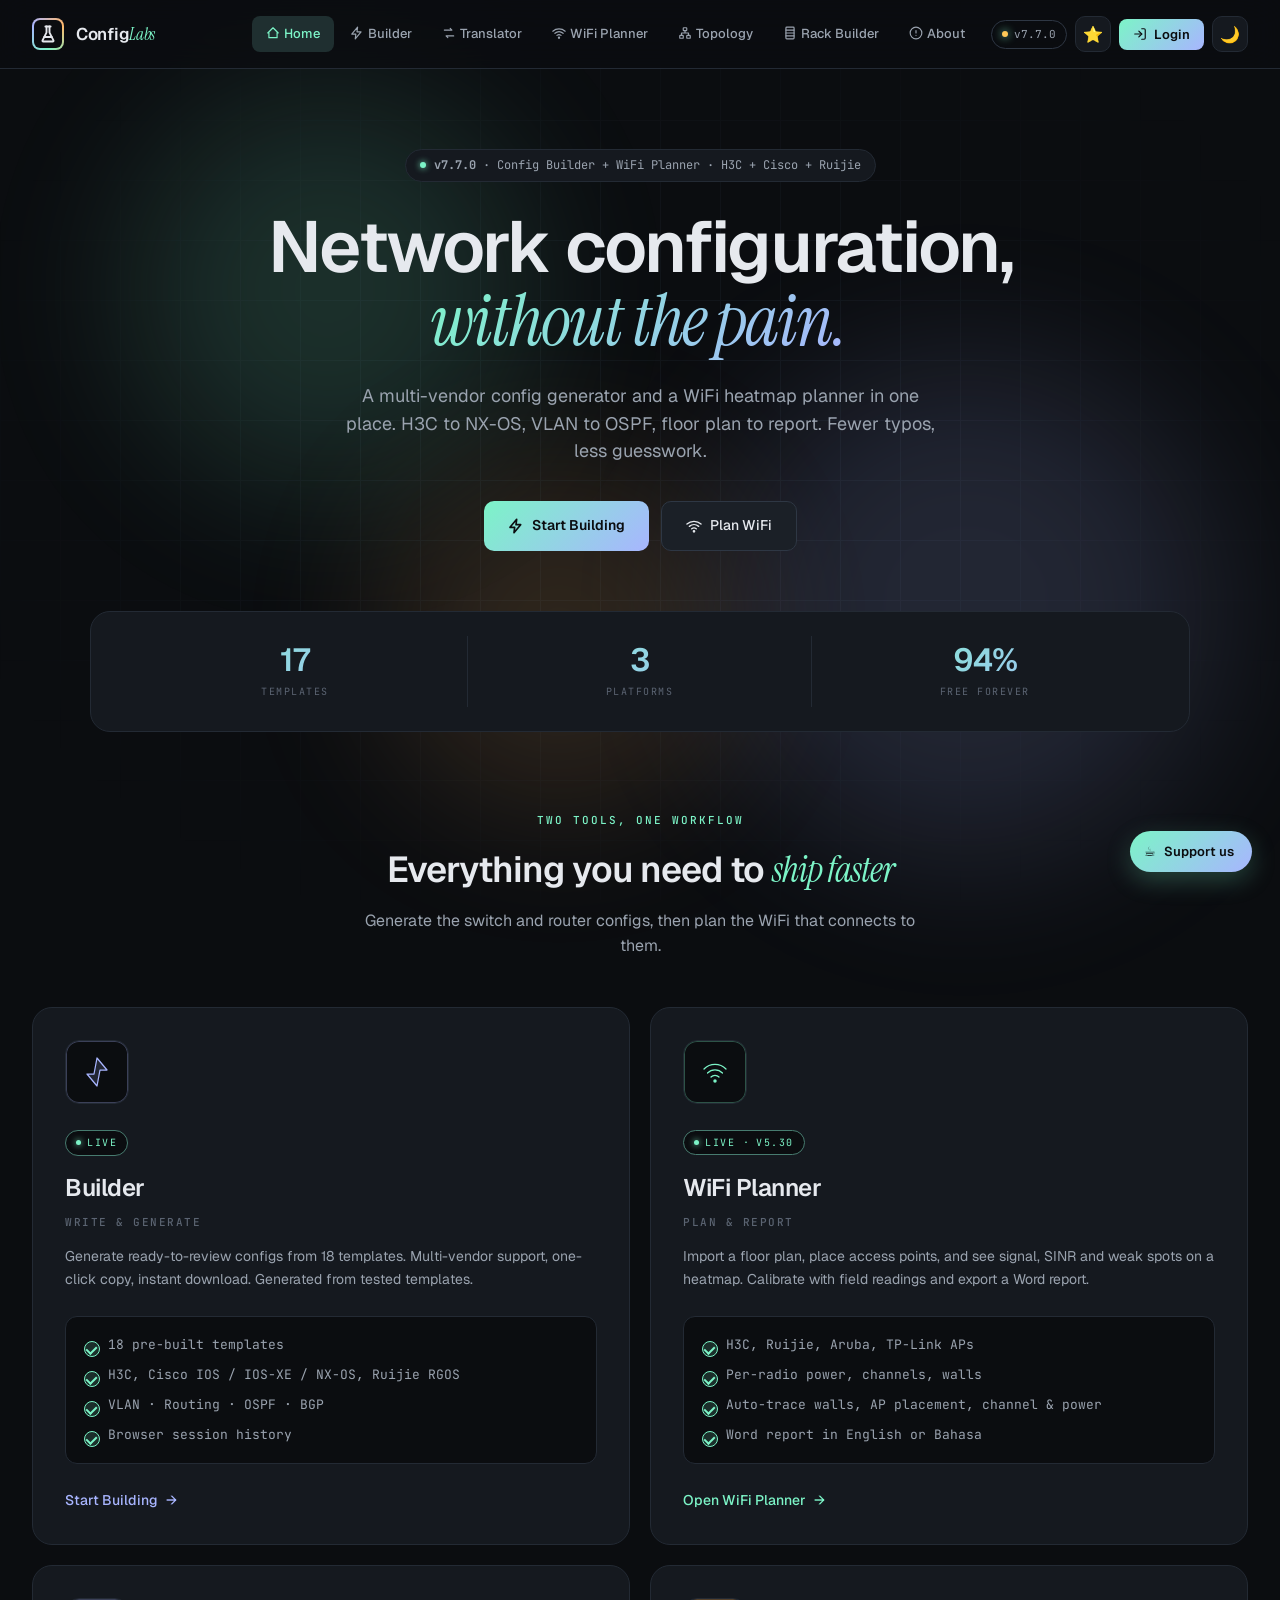
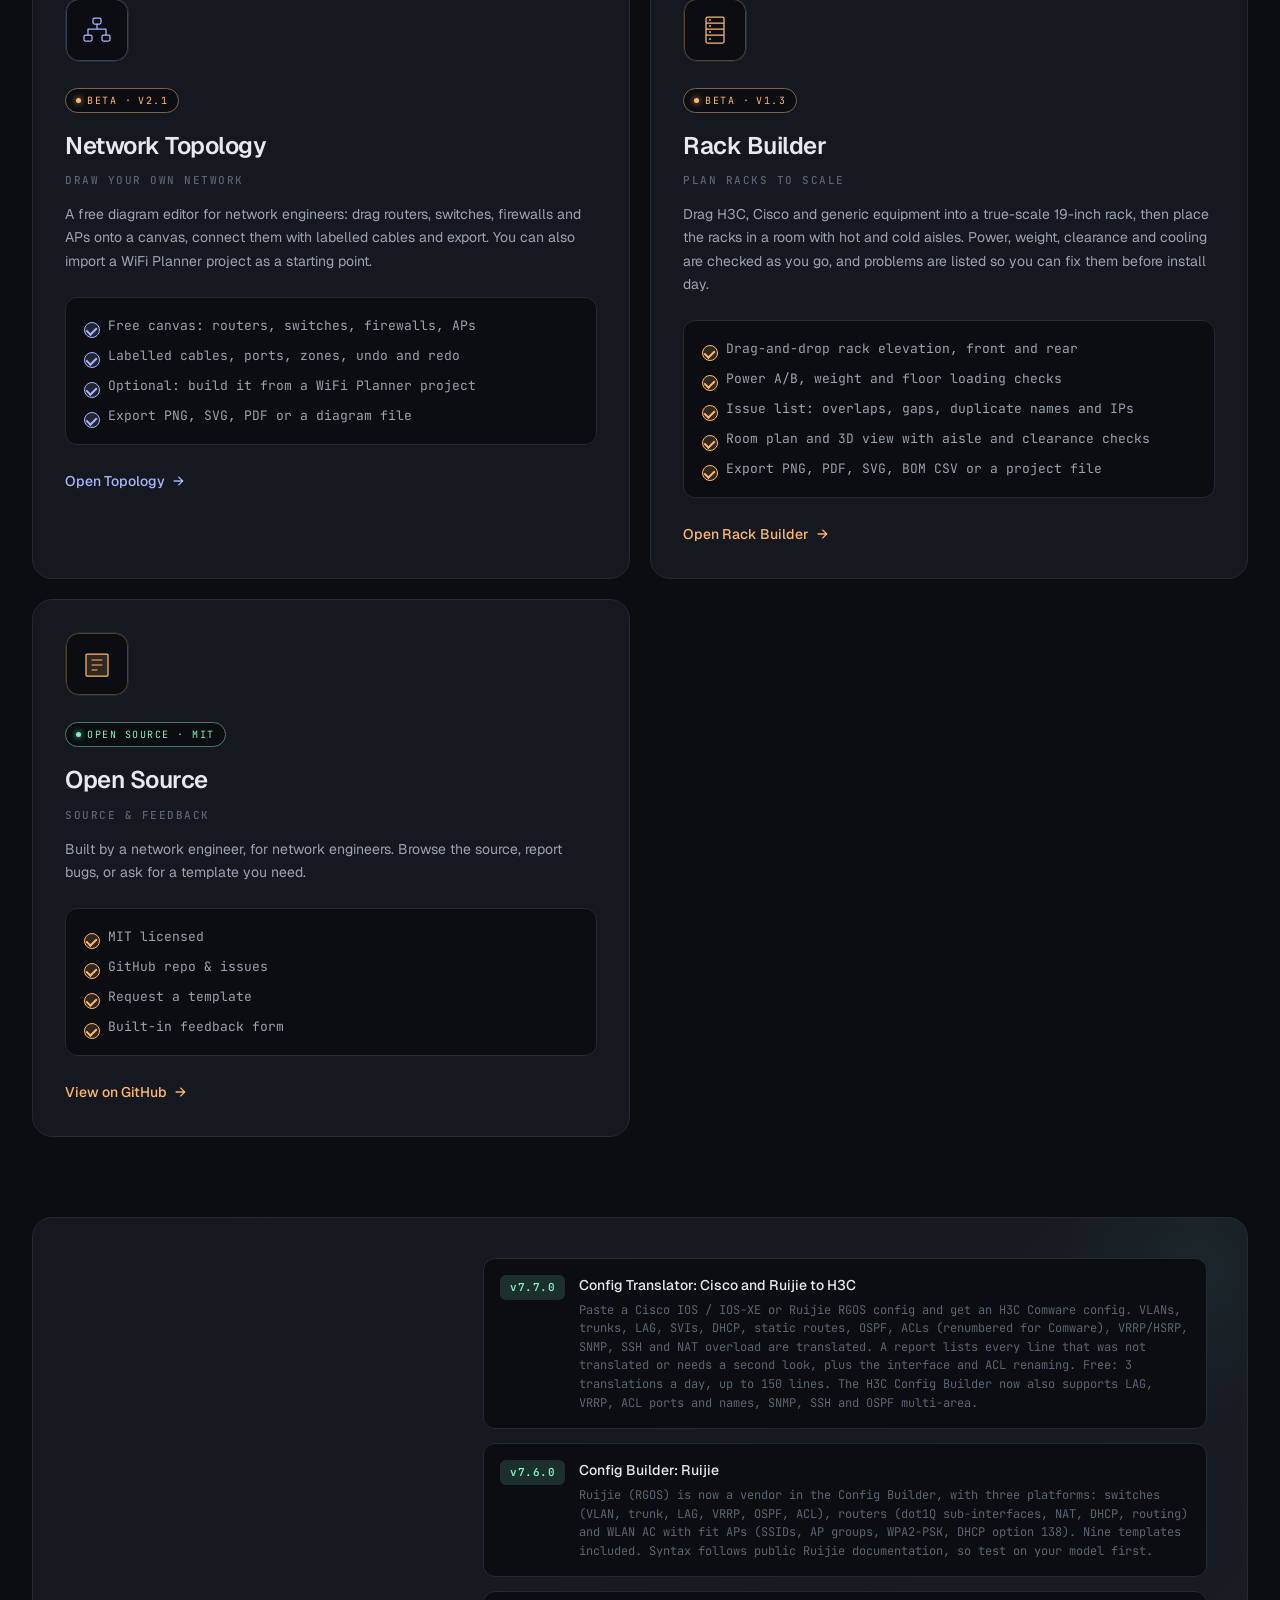
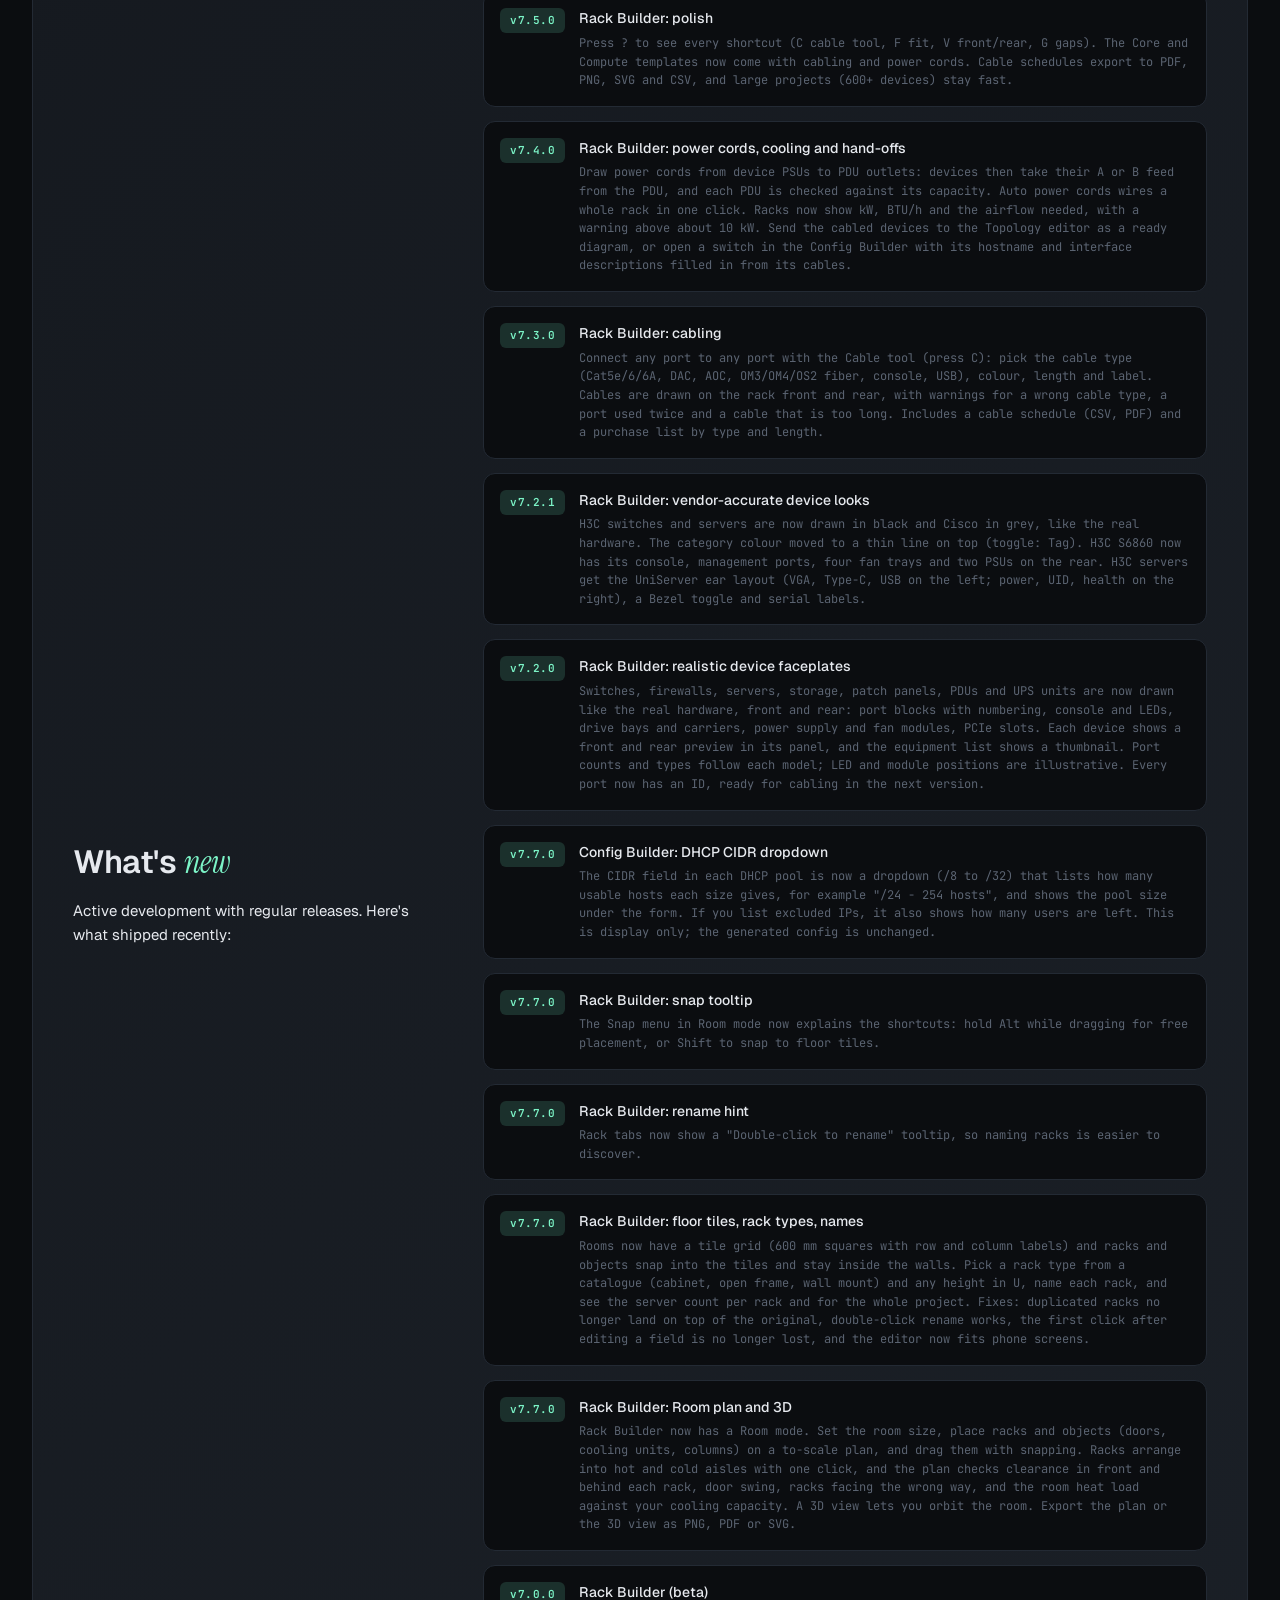
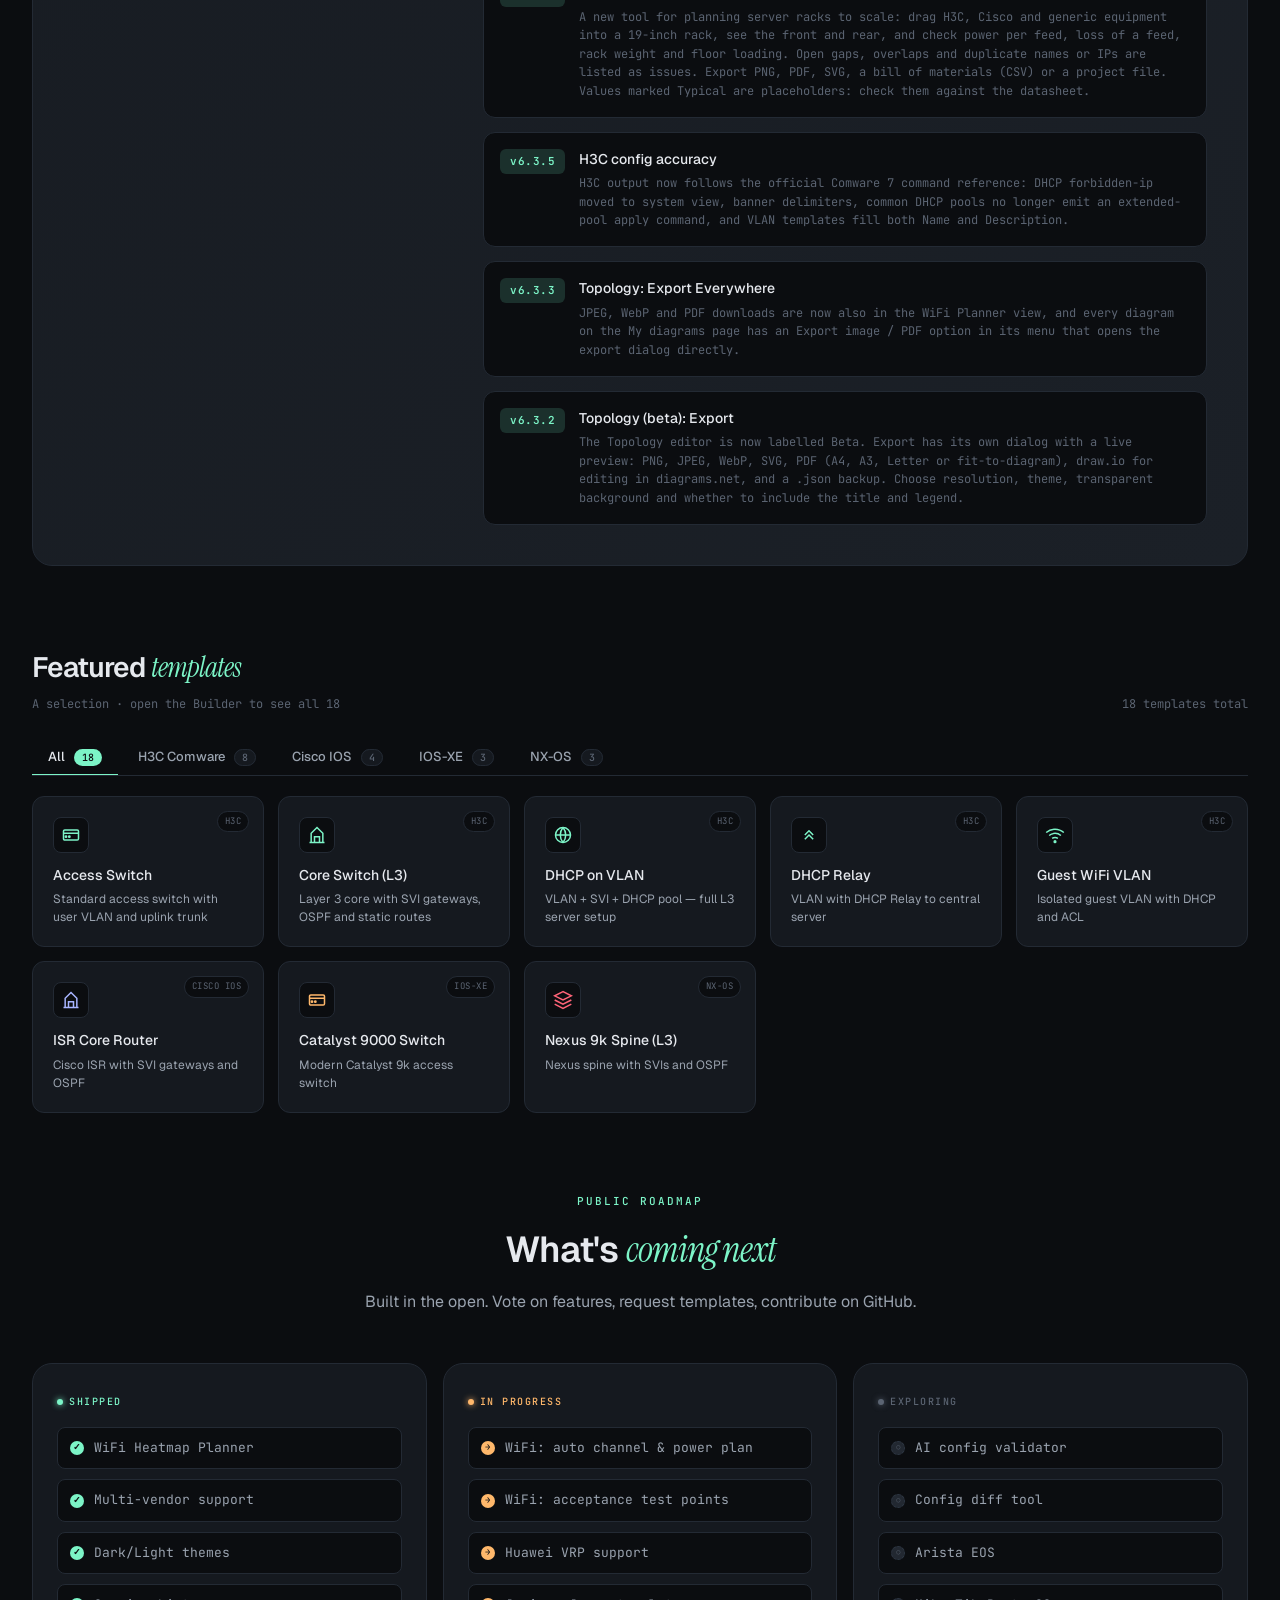
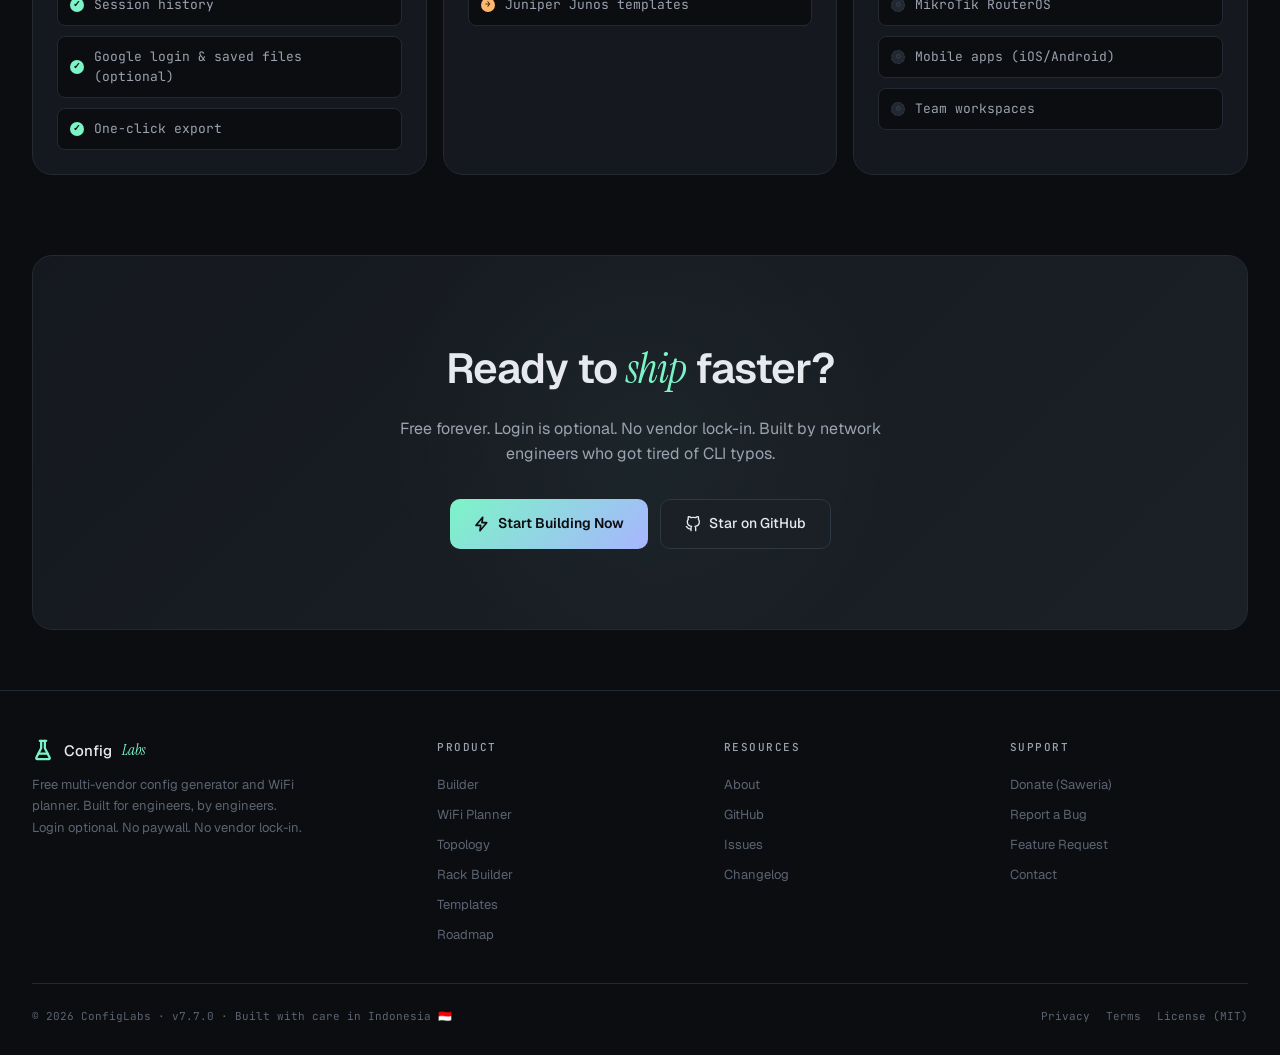
==== index.html @ 2a178cf5 "v7.7.0: Config Translator (Cisco/Ruijie to H3C), free limits, Pro waitlist Co-Authored-By: Claude Op" ====
<!DOCTYPE html>
<html lang="en" data-theme="dark">
<head>
<meta charset="UTF-8"/>
<meta name="viewport" content="width=device-width, initial-scale=1.0"/>
<title>ConfigLabs — Network Config Generator &amp; WiFi Planner</title>
<meta name="description" content="Free network config generator for H3C Comware, Cisco IOS, IOS-XE, NX-OS and Ruijie RGOS, plus a WiFi heatmap planner with Word reports. No login needed."/>
<meta name="keywords" content="H3C config generator, Cisco IOS config, NX-OS config, Comware CLI, VLAN generator, OSPF config, WiFi heatmap planner, WiFi site survey, H3C access point"/>
<meta name="author" content="ConfigLabs"/>
<meta property="og:title" content="ConfigLabs — Network Config Generator &amp; WiFi Planner"/>
<meta property="og:description" content="Generate H3C and Cisco configs in seconds, and plan WiFi coverage with heatmaps and ready-to-send reports. Free."/>
<meta property="og:type" content="website"/>
<link rel="canonical" href="https://configlabs.online/"/>
<meta property="og:url" content="https://configlabs.online/"/>
<meta name="theme-color" content="#0b0d10"/>
<link rel="icon" type="image/x-icon" href="/favicon.ico"/>
<link rel="icon" type="image/png" sizes="32x32" href="/favicon-32.png"/>
<link rel="icon" type="image/png" sizes="16x16" href="/favicon-16.png"/>
<link rel="apple-touch-icon" sizes="180x180" href="/apple-touch-icon.png"/>
<link rel="icon" type="image/png" sizes="192x192" href="/android-chrome-192x192.png"/>
<link rel="manifest" href="/site.webmanifest"/>
<meta property="og:image" content="https://configlabs.online/og-image.png"/>
<meta property="og:image:width" content="1200"/><meta property="og:image:height" content="630"/>
<meta name="twitter:card" content="summary_large_image"/>
<meta name="twitter:image" content="https://configlabs.online/og-image.png"/>
<script type="application/ld+json">{"@context":"https://schema.org","@type":"WebApplication","name":"ConfigLabs","url":"https://configlabs.online","logo":"https://configlabs.online/favicon-512.png","description":"Free network configuration generator (H3C, Cisco) and WiFi heatmap planner.","applicationCategory":"DeveloperApplication","operatingSystem":"Web","offers":{"@type":"Offer","price":"0","priceCurrency":"USD"},"license":"https://opensource.org/licenses/MIT"}</script>
<script src="/site.js" defer></script>
<link rel="preconnect" href="https://fonts.googleapis.com">
<link rel="preconnect" href="https://fonts.gstatic.com" crossorigin>
<link href="https://fonts.googleapis.com/css2?family=JetBrains+Mono:wght@400;500;700&family=Instrument+Serif:ital@0;1&family=Geist:wght@300;400;500;600;700&display=swap" rel="stylesheet">
<style>
:root{
  --bg:#0b0d10;--bg-2:#111418;--surface:#15191f;--surface-2:#1b2027;
  --surface-hover:#222831;--border:#232a34;--border-strong:#2e3744;
  --text:#e6e9ee;--text-dim:#9aa3af;--text-muted:#5b6472;
  --accent:#7cf4c7;--accent-2:#a8b5ff;--accent-3:#ffb86b;
  --accent-cisco:#a8b5ff;--accent-h3c:#7cf4c7;
  --danger:#ff6478;--success:#7cf4c7;--warning:#ffc857;
  --glow:0 0 40px rgba(124,244,199,.15);
  --sans:'Geist',system-ui,sans-serif;
  --serif:'Instrument Serif',Georgia,serif;
  --mono:'JetBrains Mono',monospace;
  --radius:12px;--radius-lg:20px;
  --ease:cubic-bezier(.22,1,.36,1)
}
[data-theme="light"]{
  --bg:#f8f6f1;--bg-2:#fff;--surface:#fff;--surface-2:#f1ede3;
  --surface-hover:#ebe6d8;--border:#e4dfd0;--border-strong:#d0c9b5;
  --text:#1a1a1a;--text-dim:#5a5a5a;--text-muted:#8a8a8a;
  --accent:#0f766e;--accent-2:#4f46e5;--accent-3:#ea580c;
  --accent-cisco:#4f46e5;--accent-h3c:#0f766e;
  --glow:0 4px 20px rgba(15,118,110,.08)
}

*{box-sizing:border-box;margin:0;padding:0}
html,body{background:var(--bg);color:var(--text);font-family:var(--sans);font-size:15px;line-height:1.55;-webkit-font-smoothing:antialiased;overflow-x:hidden;transition:background .3s var(--ease),color .3s var(--ease)}
body::before{content:'';position:fixed;inset:0;background-image:linear-gradient(var(--border) 1px,transparent 1px),linear-gradient(90deg,var(--border) 1px,transparent 1px);background-size:60px 60px;mask-image:radial-gradient(ellipse at center,black 30%,transparent 80%);opacity:.3;pointer-events:none;z-index:0}

/* Floating glow orbs */
.orb{position:fixed;border-radius:50%;filter:blur(80px);opacity:.15;pointer-events:none;z-index:0;animation:float 20s var(--ease) infinite}
.orb-1{top:10%;left:10%;width:400px;height:400px;background:var(--accent)}
.orb-2{top:40%;right:5%;width:500px;height:500px;background:var(--accent-2);animation-delay:-7s}
.orb-3{bottom:10%;left:30%;width:350px;height:350px;background:var(--accent-3);animation-delay:-14s}
@keyframes float{0%,100%{transform:translate(0,0) scale(1)}33%{transform:translate(30px,-30px) scale(1.1)}66%{transform:translate(-20px,20px) scale(.95)}}
[data-theme="light"] .orb{opacity:.08}

/* NAV — matches existing site exactly */
nav{position:sticky;top:0;z-index:50;padding:16px 32px;background:color-mix(in srgb,var(--bg) 75%,transparent);backdrop-filter:blur(20px);border-bottom:1px solid var(--border);display:flex;align-items:center;justify-content:space-between}
.brand{display:flex;align-items:center;gap:12px;font-weight:600;font-size:17px;letter-spacing:-.3px;text-decoration:none;color:var(--text)}
.brand-logo{width:32px;height:32px;border-radius:8px;background:conic-gradient(from 180deg,var(--accent),var(--accent-2),var(--accent-3),var(--accent));display:grid;place-items:center;position:relative}
.brand-logo::after{content:'';position:absolute;inset:2px;border-radius:6px;background:var(--bg)}
.brand-logo svg{position:relative;z-index:1;width:18px;height:18px;color:var(--text)}
.brand em{font-family:var(--serif);font-style:italic;color:var(--accent);font-weight:400}
.nav-actions{display:flex;gap:8px;align-items:center}
.nav-link{padding:8px 14px;color:var(--text-dim);text-decoration:none;font-size:13px;font-weight:500;border-radius:8px;transition:all .2s}
.nav-link:hover{color:var(--text);background:var(--surface)}
.nav-link.active{color:var(--accent);background:color-mix(in srgb,var(--accent) 10%,var(--surface))}
.chip{font-family:var(--mono);font-size:11px;padding:5px 10px;border-radius:999px;border:1px solid var(--border-strong);color:var(--text-dim);display:inline-flex;align-items:center;gap:6px}
.chip .dot{width:6px;height:6px;border-radius:50%;background:var(--success);box-shadow:0 0 8px var(--success);animation:pulse 2s infinite}
@keyframes pulse{0%,100%{opacity:1}50%{opacity:.4}}
.icon-btn{background:var(--surface);border:1px solid var(--border);color:var(--text-dim);width:36px;height:36px;border-radius:10px;cursor:pointer;display:grid;place-items:center;transition:all .2s var(--ease);font-size:16px}
.icon-btn:hover{background:var(--surface-hover);color:var(--text);border-color:var(--border-strong)}

/* HERO */
.hero{text-align:center;padding:80px 32px 60px;position:relative;z-index:1}
.hero-tag{display:inline-flex;align-items:center;gap:8px;padding:6px 14px;border-radius:999px;background:var(--surface);border:1px solid var(--border);font-size:12px;color:var(--text-dim);font-family:var(--mono);margin-bottom:28px;animation:fadeUp .6s var(--ease) both}
.hero-tag .live{width:6px;height:6px;border-radius:50%;background:var(--accent);box-shadow:0 0 6px var(--accent);animation:pulse 2s infinite}
.hero h1{font-size:clamp(40px,6vw,72px);line-height:1.02;letter-spacing:-2px;font-weight:600;margin-bottom:24px;animation:fadeUp .7s var(--ease) .1s both}
.hero h1 .serif{font-family:var(--serif);font-style:italic;font-weight:400;background:linear-gradient(135deg,var(--accent),var(--accent-2));-webkit-background-clip:text;background-clip:text;-webkit-text-fill-color:transparent;padding-right:4px}
.hero p{color:var(--text-dim);font-size:18px;max-width:600px;margin:0 auto 36px;animation:fadeUp .7s var(--ease) .2s both}
.hero-cta-row{display:flex;gap:12px;justify-content:center;flex-wrap:wrap;animation:fadeUp .7s var(--ease) .3s both}
.btn-primary{padding:13px 24px;background:linear-gradient(135deg,var(--accent),var(--accent-2));color:var(--bg);border:none;border-radius:10px;font-weight:600;font-size:14px;cursor:pointer;text-decoration:none;display:inline-flex;align-items:center;gap:8px;transition:transform .2s var(--ease),filter .2s;font-family:var(--sans)}
.btn-primary:hover{transform:translateY(-2px);filter:brightness(1.1)}
.btn-secondary{padding:13px 24px;background:var(--surface);color:var(--text);border:1px solid var(--border-strong);border-radius:10px;font-weight:500;font-size:14px;cursor:pointer;text-decoration:none;display:inline-flex;align-items:center;gap:8px;transition:all .2s var(--ease);font-family:var(--sans)}
.btn-secondary:hover{background:var(--surface-hover);border-color:var(--accent)}
@keyframes fadeUp{from{opacity:0;transform:translateY(16px)}to{opacity:1;transform:translateY(0)}}

/* STATS */
.stats-bar{max-width:1100px;margin:0 auto 80px;padding:24px 32px;background:var(--surface);border:1px solid var(--border);border-radius:var(--radius-lg);display:grid;grid-template-columns:repeat(3,1fr);gap:0;position:relative;z-index:1;animation:fadeUp .7s var(--ease) .4s both}
.stat-item{text-align:center;padding:8px 16px;border-right:1px solid var(--border)}
.stat-item:last-child{border-right:none}
.stat-num{font-size:32px;font-weight:600;letter-spacing:-1px;background:linear-gradient(135deg,var(--accent),var(--accent-2));-webkit-background-clip:text;background-clip:text;-webkit-text-fill-color:transparent;line-height:1}
.stat-label{font-family:var(--mono);font-size:10px;color:var(--text-muted);text-transform:uppercase;letter-spacing:1.5px;margin-top:8px}
@media(max-width:768px){.stats-bar{grid-template-columns:repeat(2,1fr);gap:16px}.stat-item{border-right:none;border-bottom:1px solid var(--border);padding-bottom:16px}.stat-item:nth-child(3),.stat-item:nth-child(4){border-bottom:none}}

/* FEATURES */
.container{position:relative;z-index:1;max-width:1280px;margin:0 auto;padding:0 32px}
.section-head-center{text-align:center;margin-bottom:48px}
.section-head-center .eyebrow{font-family:var(--mono);font-size:11px;color:var(--accent);text-transform:uppercase;letter-spacing:2px;margin-bottom:12px;font-weight:500}
.section-head-center h2{font-size:36px;font-weight:600;letter-spacing:-1px;margin-bottom:12px}
.section-head-center h2 em{font-family:var(--serif);font-style:italic;color:var(--accent);font-weight:400}
.section-head-center p{color:var(--text-dim);font-size:16px;max-width:560px;margin:0 auto}

.features-grid{display:grid;grid-template-columns:repeat(2,1fr);gap:20px;margin-bottom:80px}
@media(max-width:640px){.features-grid{grid-template-columns:1fr}}

.feature-card{background:var(--surface);border:1px solid var(--border);border-radius:var(--radius-lg);padding:32px;transition:all .4s var(--ease);position:relative;overflow:hidden;opacity:0;transform:translateY(20px);animation:fadeCard .8s var(--ease) forwards;text-decoration:none;color:inherit;display:block}
.feature-card:nth-child(1){animation-delay:.5s}
.feature-card:nth-child(2){animation-delay:.6s}
.feature-card:nth-child(3){animation-delay:.7s}
@keyframes fadeCard{to{opacity:1;transform:translateY(0)}}

.feature-card:hover{transform:translateY(-6px);background:var(--surface-2);box-shadow:0 20px 60px rgba(0,0,0,.4)}
.feature-card.builder:hover{border-color:var(--accent-2)}
.feature-card.wifi:hover{border-color:var(--accent)}
.feature-card.rack:hover{border-color:var(--accent-3)}
.feature-card.rack .feature-icon{box-shadow:inset 0 0 0 1px color-mix(in srgb,var(--accent-3) 30%,transparent)}
.feature-card.rack .feature-cta{color:var(--accent-3)}
.feature-card.rack .feature-benefits li::before{background:color-mix(in srgb,var(--accent-3) 15%,transparent);border-color:var(--accent-3)}
.feature-card.rack .feature-benefits li::after{border-color:var(--accent-3)}
.feature-card.topo:hover{border-color:var(--accent-2)}
.feature-card.topo .feature-icon{box-shadow:inset 0 0 0 1px color-mix(in srgb,var(--accent-2) 30%,transparent)}
.feature-card.topo .feature-cta{color:var(--accent-2)}
.feature-card.topo .feature-benefits li::before{background:color-mix(in srgb,var(--accent-2) 15%,transparent);border-color:var(--accent-2)}
.feature-card.topo .feature-benefits li::after{border-color:var(--accent-2)}
.feature-card.about:hover{border-color:var(--accent-3)}
.feature-card:hover .feature-icon{transform:scale(1.1) rotate(-5deg)}
.feature-card:hover .feature-cta::after{transform:translateX(4px)}

.feature-icon{width:64px;height:64px;border-radius:14px;background:var(--bg);border:1px solid var(--border);display:flex;align-items:center;justify-content:center;margin-bottom:24px;transition:transform .4s var(--ease);position:relative}
.feature-card.builder .feature-icon{box-shadow:inset 0 0 0 1px color-mix(in srgb,var(--accent-2) 30%,transparent)}
.feature-card.wifi .feature-icon{box-shadow:inset 0 0 0 1px color-mix(in srgb,var(--accent) 30%,transparent)}
.feature-card.about .feature-icon{box-shadow:inset 0 0 0 1px color-mix(in srgb,var(--accent-3) 30%,transparent)}
.feature-icon svg{width:32px;height:32px}

.feature-status{display:inline-flex;align-items:center;gap:6px;font-family:var(--mono);font-size:10px;text-transform:uppercase;letter-spacing:1.5px;padding:4px 10px;border-radius:99px;background:var(--bg);border:1px solid var(--border);margin-bottom:14px}
.feature-status.live{color:var(--accent);border-color:color-mix(in srgb,var(--accent) 40%,var(--border))}
.feature-status.beta{color:var(--accent-3);border-color:color-mix(in srgb,var(--accent-3) 40%,var(--border))}
.feature-status .dot{width:5px;height:5px;border-radius:50%;background:currentColor;box-shadow:0 0 6px currentColor}

.feature-card h2{font-size:24px;font-weight:600;letter-spacing:-.5px;margin-bottom:8px}
.feature-card .subtitle{color:var(--text-muted);font-size:11px;font-family:var(--mono);font-weight:500;margin-bottom:14px;text-transform:uppercase;letter-spacing:1.5px}
.feature-card>p{color:var(--text-dim);font-size:14px;margin-bottom:24px;line-height:1.65}

.feature-benefits{list-style:none;margin:0 0 24px;padding:18px;background:var(--bg);border:1px solid var(--border);border-radius:12px}
.feature-benefits li{font-size:13px;color:var(--text-dim);margin-bottom:10px;padding-left:24px;position:relative;font-family:var(--mono)}
.feature-benefits li:last-child{margin-bottom:0}
.feature-benefits li::before{content:'';position:absolute;left:0;top:6px;width:14px;height:14px;border-radius:50%;background:color-mix(in srgb,var(--accent) 15%,transparent);border:1px solid var(--accent)}
.feature-benefits li::after{content:'';position:absolute;left:4px;top:9px;width:5px;height:8px;border:solid var(--accent);border-width:0 2px 2px 0;transform:rotate(45deg)}
.feature-card.about .feature-benefits li::before{background:color-mix(in srgb,var(--accent-3) 15%,transparent);border-color:var(--accent-3)}
.feature-card.about .feature-benefits li::after{border-color:var(--accent-3)}

.feature-cta{display:inline-flex;align-items:center;gap:8px;color:var(--accent-2);font-weight:500;font-size:14px;text-decoration:none;transition:transform .3s var(--ease)}
.feature-card.wifi .feature-cta{color:var(--accent)}
.feature-card.about .feature-cta{color:var(--accent-3)}
.feature-cta::after{content:'→';transition:transform .3s var(--ease)}

/* WHAT'S NEW */
.whats-new{background:linear-gradient(135deg,var(--surface),var(--surface-2));border:1px solid var(--border);border-radius:var(--radius-lg);padding:40px;margin-bottom:80px;position:relative;overflow:hidden}
.whats-new::before{content:'';position:absolute;top:-100px;right:-100px;width:300px;height:300px;background:radial-gradient(circle,var(--accent) 0%,transparent 70%);opacity:.05}
.whats-new-grid{display:grid;grid-template-columns:1fr 2fr;gap:48px;align-items:center;position:relative;z-index:1}
@media(max-width:768px){.whats-new-grid{grid-template-columns:1fr;gap:24px}}
.whats-new h3{font-size:32px;font-weight:600;letter-spacing:-.5px;margin-bottom:12px}
.whats-new h3 em{font-family:var(--serif);font-style:italic;color:var(--accent);font-weight:400}
.whats-new>div>p{color:var(--text-dim);font-size:14px;line-height:1.7}
.changelog{display:flex;flex-direction:column;gap:14px}
.cl-item{display:flex;gap:14px;align-items:flex-start;padding:16px;background:var(--bg);border:1px solid var(--border);border-radius:12px;transition:all .2s var(--ease)}
.cl-item:hover{border-color:var(--border-strong);transform:translateX(4px)}
.cl-version{font-family:var(--mono);font-size:11px;font-weight:600;padding:4px 10px;border-radius:6px;background:color-mix(in srgb,var(--accent) 15%,transparent);color:var(--accent);flex-shrink:0;letter-spacing:.5px}
.cl-content h4{font-size:14px;font-weight:500;margin-bottom:4px}
.cl-content p{font-size:12px;color:var(--text-muted);font-family:var(--mono)}

/* TEMPLATES */
.templates-section{margin-bottom:80px}
.section-head{display:flex;align-items:flex-end;justify-content:space-between;margin-bottom:24px;flex-wrap:wrap;gap:16px}
.section-head h2{font-size:28px;font-weight:600;letter-spacing:-1px}
.section-head h2 em{font-family:var(--serif);font-style:italic;color:var(--accent);font-weight:400}
.section-head .meta{font-family:var(--mono);font-size:12px;color:var(--text-muted)}
.tpl-tabs{display:flex;gap:4px;margin-bottom:20px;border-bottom:1px solid var(--border);overflow-x:auto;scrollbar-width:none}
.tpl-tabs::-webkit-scrollbar{display:none}
.tpl-tab{padding:10px 16px;background:transparent;border:none;color:var(--text-dim);font-family:var(--sans);font-size:13px;font-weight:500;cursor:pointer;border-radius:8px 8px 0 0;transition:all .2s;white-space:nowrap;position:relative}
.tpl-tab:hover{color:var(--text)}
.tpl-tab.active{color:var(--text)}
.tpl-tab.active::after{content:'';position:absolute;bottom:-1px;left:0;right:0;height:2px;background:var(--accent)}
.tpl-tab .count{font-family:var(--mono);font-size:10px;padding:1px 7px;border-radius:99px;background:var(--surface);color:var(--text-muted);margin-left:6px;border:1px solid var(--border)}
.tpl-tab.active .count{background:var(--accent);color:var(--bg);border-color:transparent}

.templates-grid{display:grid;grid-template-columns:repeat(auto-fill,minmax(220px,1fr));gap:14px}
.tpl{background:var(--surface);border:1px solid var(--border);border-radius:var(--radius);padding:20px;cursor:pointer;transition:all .2s var(--ease);position:relative;overflow:hidden;text-decoration:none;color:inherit;display:block}
.tpl:hover{border-color:var(--accent);transform:translateY(-3px);background:var(--surface-2)}
.tpl-icon{width:36px;height:36px;border-radius:8px;background:var(--bg);border:1px solid var(--border);display:flex;align-items:center;justify-content:center;margin-bottom:12px}
.tpl-icon svg{width:20px;height:20px}
.tpl-name{font-weight:500;font-size:14px;margin-bottom:4px}
.tpl-desc{font-size:12px;color:var(--text-dim);line-height:1.5}
.tpl-vendor-tag{position:absolute;top:14px;right:14px;font-family:var(--mono);font-size:9px;padding:3px 7px;border-radius:99px;background:var(--bg);color:var(--text-muted);letter-spacing:.5px;text-transform:uppercase;border:1px solid var(--border)}

/* ROADMAP */
.roadmap{margin-bottom:80px}
.roadmap-grid{display:grid;grid-template-columns:repeat(3,1fr);gap:16px}
@media(max-width:768px){.roadmap-grid{grid-template-columns:1fr}}
.rm-col{background:var(--surface);border:1px solid var(--border);border-radius:var(--radius-lg);padding:24px}
.rm-status{display:inline-flex;align-items:center;gap:6px;font-family:var(--mono);font-size:10px;text-transform:uppercase;letter-spacing:1.5px;margin-bottom:18px;font-weight:500}
.rm-status.shipped{color:var(--accent)}
.rm-status.progress{color:var(--accent-3)}
.rm-status.exploring{color:var(--text-muted)}
.rm-status .dot{width:6px;height:6px;border-radius:50%;background:currentColor;box-shadow:0 0 6px currentColor}
.rm-list{display:flex;flex-direction:column;gap:10px}
.rm-item{font-size:13px;color:var(--text-dim);padding:10px 12px;background:var(--bg);border:1px solid var(--border);border-radius:8px;display:flex;align-items:center;gap:10px;font-family:var(--mono)}
.rm-item .check{width:14px;height:14px;border-radius:50%;flex-shrink:0;display:flex;align-items:center;justify-content:center;font-size:9px;font-weight:700}
.rm-col.shipped .rm-item .check{background:var(--accent);color:var(--bg)}
.rm-col.progress .rm-item .check{background:var(--accent-3);color:var(--bg)}
.rm-col.exploring .rm-item .check{background:var(--surface-hover);color:var(--text-muted);border:1px dashed var(--border-strong)}

/* FINAL CTA */
.final-cta{text-align:center;padding:80px 32px;background:linear-gradient(135deg,var(--surface),var(--surface-2));border:1px solid var(--border);border-radius:var(--radius-lg);margin-bottom:60px;position:relative;overflow:hidden}
.final-cta::before{content:'';position:absolute;top:50%;left:50%;transform:translate(-50%,-50%);width:600px;height:600px;background:radial-gradient(circle,var(--accent) 0%,transparent 60%);opacity:.04;pointer-events:none}
.final-cta h2{font-size:42px;font-weight:600;letter-spacing:-1px;margin-bottom:16px;position:relative}
.final-cta h2 em{font-family:var(--serif);font-style:italic;color:var(--accent);font-weight:400}
.final-cta p{color:var(--text-dim);font-size:16px;margin-bottom:32px;max-width:520px;margin-left:auto;margin-right:auto;position:relative}
.final-cta .hero-cta-row{position:relative}

/* FOOTER */
footer{padding:48px 32px 30px;border-top:1px solid var(--border);position:relative;z-index:1}
.footer-grid{max-width:1280px;margin:0 auto;display:grid;grid-template-columns:1.5fr 1fr 1fr 1fr;gap:48px;margin-bottom:32px}
@media(max-width:768px){.footer-grid{grid-template-columns:1fr 1fr}}
.footer-col h4{font-family:var(--mono);font-size:11px;color:var(--text-dim);text-transform:uppercase;letter-spacing:1.5px;margin-bottom:14px;font-weight:500}
.footer-col a{display:block;color:var(--text-muted);text-decoration:none;font-size:13px;padding:5px 0;transition:color .15s;cursor:pointer}
.footer-col a:hover{color:var(--accent)}
.footer-brand-block{font-size:15px;color:var(--text);margin-bottom:12px;font-weight:500;display:flex;align-items:center;gap:10px}
.footer-brand-block em{font-family:var(--serif);font-style:italic;color:var(--accent);font-weight:400}
.footer-tagline{color:var(--text-muted);font-size:13px;line-height:1.65;margin-bottom:14px;max-width:280px}
.legal{max-width:1280px;margin:0 auto;border-top:1px solid var(--border);padding-top:24px;display:flex;justify-content:space-between;align-items:center;flex-wrap:wrap;gap:16px;font-size:11px;color:var(--text-muted);font-family:var(--mono)}
.legal-links{display:flex;gap:16px}
.legal-links a{color:var(--text-muted);text-decoration:none;transition:color .15s}
.legal-links a:hover{color:var(--accent)}

/* MODAL */
.modal-overlay{position:fixed;inset:0;background:rgba(0,0,0,.55);backdrop-filter:blur(8px);z-index:150;opacity:0;pointer-events:none;transition:opacity .25s;display:grid;place-items:center;padding:20px}
.modal-overlay.show{opacity:1;pointer-events:auto}
.modal{background:var(--surface);border:1px solid var(--border-strong);border-radius:var(--radius-lg);padding:28px;max-width:500px;width:100%;transform:translateY(20px);transition:transform .25s var(--ease);max-height:90vh;overflow-y:auto}
.modal-overlay.show .modal{transform:translateY(0)}
.modal h2{font-size:24px;font-weight:600;letter-spacing:-.5px;margin-bottom:8px}
.modal h2 em{font-family:var(--serif);font-style:italic;color:var(--accent);font-weight:400}
.modal p{color:var(--text-dim);font-size:14px;line-height:1.6}
.modal-actions{display:flex;gap:10px;justify-content:flex-end;margin-top:20px;flex-wrap:wrap}
.btn{padding:10px 18px;border-radius:8px;font-size:13px;font-weight:500;cursor:pointer;border:none;font-family:var(--sans);text-decoration:none;display:inline-flex;align-items:center;gap:8px;transition:all .2s var(--ease)}
.btn-primary{background:linear-gradient(135deg,var(--accent),var(--accent-2));color:var(--bg)}
.btn-primary:hover{filter:brightness(1.1);transform:translateY(-1px)}
.btn-secondary{background:var(--surface-2);color:var(--text);border:1px solid var(--border-strong)}
.btn-secondary:hover{background:var(--surface-hover)}
.support-hero{font-size:56px;text-align:center;margin-bottom:12px;line-height:1}
.support-reasons{background:var(--bg);border:1px solid var(--border);border-radius:10px;padding:16px 18px;margin:16px 0 24px}
.support-reasons h4{font-family:var(--mono);font-size:11px;color:var(--text-dim);margin-bottom:12px;letter-spacing:1.5px;text-transform:uppercase;font-weight:500}
.support-reasons li{color:var(--text-dim);font-size:13px;padding:4px 0;list-style:none;display:flex;align-items:center;gap:10px}
.support-reasons li::before{content:'✓';color:var(--accent);font-weight:700;font-size:12px}
.btn-saweria{width:100%;padding:14px;background:linear-gradient(135deg,var(--accent),var(--accent-2));color:var(--bg);border:none;border-radius:12px;font-size:15px;font-weight:600;cursor:pointer;display:flex;align-items:center;justify-content:center;gap:10px;text-decoration:none;transition:filter .15s}
.btn-saweria:hover{filter:brightness(1.05)}
.saweria-pill{background:var(--bg);color:var(--accent);padding:2px 8px;border-radius:5px;font-size:10px;font-weight:800;font-family:var(--mono);letter-spacing:1px}

/* Support FAB */
.support-fab{position:fixed;bottom:28px;right:28px;z-index:90;padding:12px 18px 12px 14px;border-radius:999px;background:linear-gradient(135deg,var(--accent),var(--accent-2));color:var(--bg);font-family:var(--sans);font-size:13px;font-weight:600;border:none;cursor:pointer;display:inline-flex;align-items:center;gap:8px;box-shadow:0 8px 24px rgba(124,244,199,.25),0 2px 8px rgba(0,0,0,.3);transition:transform .2s var(--ease),box-shadow .2s;animation:fabIn .6s var(--ease) 1s both;text-decoration:none}
.support-fab:hover{transform:translateY(-2px) scale(1.03);box-shadow:0 12px 32px rgba(124,244,199,.4)}
@keyframes fabIn{from{opacity:0;transform:translateY(20px) scale(.8)}to{opacity:1;transform:translateY(0) scale(1)}}

::-webkit-scrollbar{width:8px;height:8px}
::-webkit-scrollbar-track{background:transparent}
::-webkit-scrollbar-thumb{background:var(--border-strong);border-radius:4px}
::-webkit-scrollbar-thumb:hover{background:var(--text-muted)}
/* ── AUTH NAV BUTTON ─────────────────────────────────────── */
.auth-login-btn{display:inline-flex;align-items:center;gap:7px;padding:7px 14px;background:linear-gradient(135deg,var(--accent),var(--accent-2));color:var(--bg);border:none;border-radius:8px;font-size:13px;font-weight:600;cursor:pointer;font-family:var(--sans);transition:all .15s var(--ease)}
.auth-login-btn:hover{filter:brightness(1.1);transform:translateY(-1px)}
.auth-user-wrap{position:relative;display:inline-flex;align-items:center}
.auth-avatar{width:34px;height:34px;border-radius:50%;border:2px solid var(--border);cursor:pointer;transition:border-color .15s;object-fit:cover;display:block;vertical-align:middle}
.auth-avatar:hover{border-color:var(--accent)}
.auth-dropdown{position:absolute;top:calc(100% + 10px);right:0;background:var(--surface);border:1px solid var(--border-strong);border-radius:12px;min-width:210px;box-shadow:0 16px 48px rgba(0,0,0,.4);z-index:9999;opacity:0;pointer-events:none;transform:translateY(-6px);transition:all .18s var(--ease)}
.auth-dropdown.open{opacity:1;pointer-events:auto;transform:translateY(0)}
.auth-dropdown-header{padding:14px 16px;border-bottom:1px solid var(--border)}
.auth-dropdown-name{font-weight:600;color:var(--text);font-size:14px;margin-bottom:2px}
.auth-dropdown-email{font-size:11px;color:var(--text-dim)}
.auth-dropdown-provider{font-size:10px;font-family:var(--mono);color:var(--text-muted);margin-top:3px;text-transform:uppercase;letter-spacing:.5px}
.auth-dropdown-item{display:flex;align-items:center;gap:10px;width:100%;padding:10px 16px;background:none;border:none;color:var(--text);text-decoration:none;font-size:13px;font-family:var(--sans);cursor:pointer;transition:background .1s}
.auth-dropdown-item:hover{background:var(--surface-hover);color:var(--accent)}
.auth-dropdown-item.danger{color:var(--danger)}
.auth-dropdown-item.danger:hover{background:rgba(255,100,120,.08)}
.auth-dropdown-sep{height:1px;background:var(--border);margin:4px 0}
/* ── LOGIN MODAL ─────────────────────────────────────────── */
.auth-modal-overlay{position:fixed;inset:0;background:rgba(0,0,0,.6);backdrop-filter:blur(8px);z-index:200;display:none;place-items:center;padding:20px}
.auth-modal-overlay.open{display:grid}
.auth-modal{background:var(--surface);border:1px solid var(--border-strong);border-radius:20px;padding:32px;max-width:400px;width:100%;position:relative}
.auth-modal-title{font-size:26px;font-weight:600;letter-spacing:-.5px;margin-bottom:4px}
.auth-modal-title em{font-family:var(--serif);color:var(--accent);font-style:italic;font-weight:400}
.auth-modal-sub{font-size:13px;color:var(--text-dim);margin-bottom:24px}
.auth-modal-close{position:absolute;top:20px;right:20px;background:var(--surface-2);border:1px solid var(--border);border-radius:8px;width:32px;height:32px;display:flex;align-items:center;justify-content:center;cursor:pointer;color:var(--text-dim);font-size:14px;transition:all .15s}
.auth-modal-close:hover{background:var(--surface-hover);color:var(--text)}
.oauth-btn{display:flex;align-items:center;justify-content:center;gap:10px;width:100%;padding:13px;background:var(--surface-2);border:1px solid var(--border-strong);color:var(--text);border-radius:12px;font-size:14px;font-weight:500;cursor:pointer;font-family:var(--sans);transition:all .15s var(--ease);margin-bottom:10px}
.oauth-btn:hover{background:var(--surface-hover);transform:translateY(-1px);box-shadow:0 4px 16px rgba(0,0,0,.15)}
.oauth-btn.google:hover{border-color:#4285f4;color:#4285f4}
.auth-terms{text-align:center;font-size:11px;color:var(--text-muted);margin-top:20px;line-height:1.6}
.auth-terms a{color:var(--accent);text-decoration:none}

/* ---- v6 nav & mobile ---- */
.nav-links{display:flex;gap:2px;margin-left:auto;margin-right:12px}
.nav-link{white-space:nowrap}
@media(max-width:900px){
  nav{flex-wrap:wrap;padding:10px 16px!important;row-gap:8px}
  nav .brand{order:1}
  nav .nav-actions{order:2;margin-left:auto}
  .nav-links{order:3;flex:0 0 100%;margin:0;overflow-x:auto;scrollbar-width:none}
  .nav-links::-webkit-scrollbar{display:none}
  .nav-link{padding:7px 12px}
  nav .chip{display:none}
}
@media(max-width:640px){
  .support-fab{bottom:14px!important;right:14px!important;padding:12px!important}
  .support-fab span{display:none}
}
@media(max-width:640px){
  .nav-link svg{display:none}
  .nav-link{padding:7px 10px;font-size:13px}
  .hero-tag{border-radius:14px;text-align:center;line-height:1.5}
}
.desk-only{display:none;margin-top:8px;font-family:var(--mono);font-size:11px;color:var(--text-muted)}
@media(max-width:767px){.desk-only{display:block}}
</style>
</head>
<body data-theme="dark">

<!-- Background orbs -->
<div class="orb orb-1"></div>
<div class="orb orb-2"></div>
<div class="orb orb-3"></div>

<!-- ============================================================
     NAV — matches existing site (real beaker logo, real links)
     ============================================================ -->
<nav>
  <a href="/" class="brand">
    <div class="brand-logo">
      <svg viewBox="0 0 24 24" fill="none" stroke="currentColor" stroke-width="2.5" stroke-linecap="round" stroke-linejoin="round">
        <path d="M10 2v7.527a2 2 0 0 1-.211.896L4.72 20.55a1 1 0 0 0 .9 1.45h12.76a1 1 0 0 0 .9-1.45l-5.069-10.127A2 2 0 0 1 14 9.527V2"/>
        <path d="M8.5 2h7"/><path d="M7 16h10"/>
      </svg>
    </div>
    <div>Config<em>Labs</em></div>
  </a>
  <div class="nav-links">
    <a href="/" class="nav-link active"><svg width="14" height="14" viewBox="0 0 24 24" fill="none" stroke="currentColor" stroke-width="2" stroke-linecap="round" stroke-linejoin="round" style="vertical-align:-2px;margin-right:4px"><path d="M3 12L12 3l9 9M5 10v10h14V10"/></svg>Home</a>
    <a href="/builder.html" class="nav-link"><svg width="14" height="14" viewBox="0 0 24 24" fill="none" stroke="currentColor" stroke-width="2" stroke-linecap="round" stroke-linejoin="round" style="vertical-align:-2px;margin-right:4px"><path d="M13 2L3 14h7l-1 8 10-12h-7l1-8z"/></svg>Builder</a>
    <a href="/translate.html" class="nav-link"><svg width="14" height="14" viewBox="0 0 24 24" fill="none" stroke="currentColor" stroke-width="2" stroke-linecap="round" stroke-linejoin="round" style="vertical-align:-2px;margin-right:4px"><path d="M4 7h13l-3-3M20 17H7l3 3"/></svg>Translator</a>
    <a href="/wifi.html" class="nav-link"><svg width="14" height="14" viewBox="0 0 24 24" fill="none" stroke="currentColor" stroke-width="2" stroke-linecap="round" stroke-linejoin="round" style="vertical-align:-2px;margin-right:4px"><path d="M5 12.55a11 11 0 0 1 14.08 0"/><path d="M1.42 9a16 16 0 0 1 21.16 0"/><path d="M8.53 16.11a6 6 0 0 1 6.95 0"/><circle cx="12" cy="20" r="1"/></svg>WiFi Planner </a>
    <a href="/topology.html" class="nav-link"><svg width="14" height="14" viewBox="0 0 24 24" fill="none" stroke="currentColor" stroke-width="2" stroke-linecap="round" stroke-linejoin="round" style="vertical-align:-2px;margin-right:4px"><rect x="9" y="3" width="6" height="5" rx="1"/><rect x="3" y="16" width="6" height="5" rx="1"/><rect x="15" y="16" width="6" height="5" rx="1"/><path d="M12 8v4M6 16v-4h12v4"/></svg>Topology</a>
    <a href="/rack.html" class="nav-link"><svg width="14" height="14" viewBox="0 0 24 24" fill="none" stroke="currentColor" stroke-width="2" stroke-linecap="round" stroke-linejoin="round" style="vertical-align:-2px;margin-right:4px"><rect x="5" y="2" width="14" height="20" rx="1.5"/><path d="M5 7h14M5 12h14M5 17h14"/></svg>Rack Builder</a>
    <a href="/about.html" class="nav-link"><svg width="14" height="14" viewBox="0 0 24 24" fill="none" stroke="currentColor" stroke-width="2" stroke-linecap="round" stroke-linejoin="round" style="vertical-align:-2px;margin-right:4px"><circle cx="12" cy="12" r="10"/><line x1="12" y1="8" x2="12" y2="12"/><line x1="12" y1="16" x2="12.01" y2="16"/></svg>About</a>
  </div>
  <div class="nav-actions">
    <div class="chip"><span class="dot"></span><span id="backend-status" data-cl-version>v6.0.0</span></div>
    <button class="icon-btn" onclick="window.open('https://github.com/NaufalBudiman/ConfigLabs','_blank')" title="GitHub">⭐</button>
    <!-- AUTH SECTION -->
    <div id="auth-nav" style="display:flex;align-items:center"></div>
    <button class="icon-btn" onclick="toggleTheme()" title="Theme" id="theme-btn">🌙</button>
  </div>
</nav>

<!-- ============================================================
     LOGIN MODAL
     ============================================================ -->
<div class="auth-modal-overlay" id="auth-modal" onclick="if(event.target===this)authCloseModal()">
  <div class="auth-modal">
    <button class="auth-modal-close" onclick="authCloseModal()">✕</button>
    <h2 class="auth-modal-title">Sign in to <em>ConfigLabs</em></h2>
    <p class="auth-modal-sub">Save your configs · It's free</p>

    <!-- Google OAuth Button -->
    <button class="oauth-btn google" onclick="window.location.href='/auth/google'">
      <svg width="18" height="18" viewBox="0 0 24 24" fill="none" xmlns="http://www.w3.org/2000/svg">
        <path d="M22.56 12.25c0-.78-.07-1.53-.2-2.25H12v4.26h5.92c-.26 1.37-1.04 2.53-2.21 3.31v2.77h3.57c2.08-1.92 3.28-4.74 3.28-8.09z" fill="#4285F4"/>
        <path d="M12 23c2.97 0 5.46-.98 7.28-2.66l-3.57-2.77c-.98.66-2.23 1.06-3.71 1.06-2.86 0-5.29-1.93-6.16-4.53H2.18v2.84C3.99 20.53 7.7 23 12 23z" fill="#34A853"/>
        <path d="M5.84 14.09c-.22-.66-.35-1.36-.35-2.09s.13-1.43.35-2.09V7.07H2.18C1.43 8.55 1 10.22 1 12s.43 3.45 1.18 4.93l2.85-2.22.81-.62z" fill="#FBBC05"/>
        <path d="M12 5.38c1.62 0 3.06.56 4.21 1.64l3.15-3.15C17.45 2.09 14.97 1 12 1 7.7 1 3.99 3.47 2.18 7.07l3.66 2.84c.87-2.6 3.3-4.53 6.16-4.53z" fill="#EA4335"/>
      </svg>
      Continue with Google
    </button>

    <p class="auth-terms">
      By signing in you agree to our <a href="/about.html#terms">Terms</a>.<br>
      We never share your data. No spam, ever.
    </p>
  </div>
</div>

<!-- ============================================================
     HERO
     ============================================================ -->
<section class="hero">
  <div class="hero-tag">
    <span class="live"></span>
    <span><b data-cl-version>v6.0.0</b> · Config Builder + WiFi Planner · H3C + Cisco + Ruijie</span>
  </div>
  <h1>Network configuration,<br><span class="serif">without the pain.</span></h1>
  <p>A multi-vendor config generator and a WiFi heatmap planner in one place. H3C to NX-OS, VLAN to OSPF, floor plan to report. Fewer typos, less guesswork.</p>
  <div class="hero-cta-row">
    <a href="/builder.html" class="btn-primary">
      <svg width="16" height="16" viewBox="0 0 24 24" fill="none" stroke="currentColor" stroke-width="2.5" stroke-linecap="round" stroke-linejoin="round"><path d="M13 2L3 14h7l-1 8 10-12h-7l1-8z"/></svg>
      Start Building
    </a>
    <a href="/wifi.html" class="btn-secondary">
      <svg width="16" height="16" viewBox="0 0 24 24" fill="none" stroke="currentColor" stroke-width="2" stroke-linecap="round" stroke-linejoin="round"><path d="M5 12.55a11 11 0 0 1 14.08 0"/><path d="M1.42 9a16 16 0 0 1 21.16 0"/><path d="M8.53 16.11a6 6 0 0 1 6.95 0"/><circle cx="12" cy="20" r="1"/></svg>
      Plan WiFi
    </a>
  </div>
</section>

<!-- STATS -->
<div class="stats-bar">
  <div class="stat-item"><div class="stat-num">18</div><div class="stat-label">Templates</div></div>
  <div class="stat-item"><div class="stat-num">4</div><div class="stat-label">Platforms</div></div>
  <div class="stat-item"><div class="stat-num">100%</div><div class="stat-label">Free Forever</div></div>
</div>

<div class="container">

  <div class="section-head-center">
    <div class="eyebrow">Two tools, one workflow</div>
    <h2>Everything you need to <em>ship faster</em></h2>
    <p>Generate the switch and router configs, then plan the WiFi that connects to them.</p>
  </div>

  <div class="features-grid">

    <!-- BUILDER -->
    <a href="/builder.html" class="feature-card builder">
      <div class="feature-icon">
        <svg viewBox="0 0 64 64" fill="none">
          <path d="M32 4L52 28H38L32 60L12 36H26L32 4Z" stroke="#a8b5ff" stroke-width="2.5" stroke-linejoin="round" stroke-linecap="round"/>
          <path d="M32 4L52 28H38L32 60L12 36H26L32 4Z" fill="#a8b5ff" opacity="0.15"/>
        </svg>
      </div>
      <div class="feature-status live"><span class="dot"></span>Live</div>
      <h2>Builder</h2>
      <div class="subtitle">Write & Generate</div>
      <p>Generate ready-to-review configs from 18 templates. Multi-vendor support, one-click copy, instant download. Generated from tested templates.</p>
      <ul class="feature-benefits">
        <li>18 pre-built templates</li>
        <li>H3C, Cisco IOS / IOS-XE / NX-OS, Ruijie RGOS</li>
        <li>VLAN · Routing · OSPF · BGP</li>
        <li>Browser session history</li>
      </ul>
      <span class="feature-cta">Start Building</span>
    </a>

    <!-- WIFI -->
    <a href="/wifi.html" class="feature-card wifi">
      <div class="feature-icon">
        <svg viewBox="0 0 64 64" fill="none">
          <path d="M10 26a31 31 0 0 1 44 0" stroke="#7cf4c7" stroke-width="2.5" stroke-linecap="round"/>
          <path d="M17 34a21 21 0 0 1 30 0" stroke="#7cf4c7" stroke-width="2.5" stroke-linecap="round"/>
          <path d="M24 42a11 11 0 0 1 16 0" stroke="#7cf4c7" stroke-width="2.5" stroke-linecap="round"/>
          <circle cx="32" cy="50" r="3.5" fill="#7cf4c7"/>
        </svg>
      </div>
      <div class="feature-status live"><span class="dot"></span>Live · <span data-cl-wifi>v5.17</span></div>
      <h2>WiFi Planner</h2>
      <div class="subtitle">Plan & Report</div>
      <p>Import a floor plan, place access points, and see signal, SINR and weak spots on a heatmap. Calibrate with field readings and export a Word report.</p>
      <ul class="feature-benefits">
        <li>H3C, Ruijie, Aruba, TP-Link APs</li>
        <li>Per-radio power, channels, walls</li>
        <li>Auto-trace walls, AP placement, channel &amp; power</li>
        <li>Word report in English or Bahasa</li>
      </ul>
      <span class="feature-cta">Open WiFi Planner</span>
      <span class="desk-only">Laptop / tablet only</span>
    </a>

    <!-- TOPOLOGY -->
    <a href="/topology.html" class="feature-card topo">
      <div class="feature-icon">
        <svg viewBox="0 0 64 64" fill="none">
          <rect x="24" y="8" width="16" height="12" rx="3" stroke="#a8b5ff" stroke-width="2.5"/>
          <rect x="6" y="42" width="16" height="12" rx="3" stroke="#a8b5ff" stroke-width="2.5"/>
          <rect x="42" y="42" width="16" height="12" rx="3" stroke="#a8b5ff" stroke-width="2.5"/>
          <path d="M32 20v10M14 42V30h36v12" stroke="#a8b5ff" stroke-width="2.5" stroke-linecap="round" stroke-linejoin="round"/>
        </svg>
      </div>
      <div class="feature-status beta"><span class="dot"></span>Beta · <span data-cl-topo>v2.1</span></div>
      <h2>Network Topology</h2>
      <div class="subtitle">Draw your own network</div>
      <p>A free diagram editor for network engineers: drag routers, switches, firewalls and APs onto a canvas, connect them with labelled cables and export. You can also import a WiFi Planner project as a starting point.</p>
      <ul class="feature-benefits">
        <li>Free canvas: routers, switches, firewalls, APs</li>
        <li>Labelled cables, ports, zones, undo and redo</li>
        <li>Optional: build it from a WiFi Planner project</li>
        <li>Export PNG, SVG, PDF or a diagram file</li>
      </ul>
      <span class="feature-cta">Open Topology</span>
      <span class="desk-only">Laptop / tablet only</span>
    </a>

    <!-- RACK BUILDER -->
    <a href="/rack.html" class="feature-card rack">
      <div class="feature-icon">
        <svg viewBox="0 0 64 64" fill="none">
          <rect x="14" y="6" width="36" height="52" rx="3" stroke="#ffb86b" stroke-width="2.5"/>
          <path d="M14 18h36M14 30h36M14 42h36" stroke="#ffb86b" stroke-width="2.5"/>
          <circle cx="22" cy="12" r="1.8" fill="#ffb86b"/><circle cx="22" cy="24" r="1.8" fill="#ffb86b"/><circle cx="22" cy="36" r="1.8" fill="#ffb86b"/><circle cx="22" cy="50" r="1.8" fill="#ffb86b"/>
        </svg>
      </div>
      <div class="feature-status beta"><span class="dot"></span>Beta · <span data-cl-rack>v1.1</span></div>
      <h2>Rack Builder</h2>
      <div class="subtitle">Plan racks to scale</div>
      <p>Drag H3C, Cisco and generic equipment into a true-scale 19-inch rack, then place the racks in a room with hot and cold aisles. Power, weight, clearance and cooling are checked as you go, and problems are listed so you can fix them before install day.</p>
      <ul class="feature-benefits">
        <li>Drag-and-drop rack elevation, front and rear</li>
        <li>Power A/B, weight and floor loading checks</li>
        <li>Issue list: overlaps, gaps, duplicate names and IPs</li>
        <li>Room plan and 3D view with aisle and clearance checks</li>
        <li>Export PNG, PDF, SVG, BOM CSV or a project file</li>
      </ul>
      <span class="feature-cta">Open Rack Builder</span>
      <span class="desk-only">Laptop / tablet only</span>
    </a>

    <!-- ABOUT - Opens GitHub -->
    <a href="https://github.com/NaufalBudiman/ConfigLabs" target="_blank" rel="noopener noreferrer" class="feature-card about">
      <div class="feature-icon">
        <svg viewBox="0 0 64 64" fill="none">
          <path d="M12 12C10.9 12 10 12.9 10 14V54C10 55.1 10.9 56 12 56H52C53.1 56 54 55.1 54 54V14C54 12.9 53.1 12 52 12H12Z" stroke="#ffb86b" stroke-width="2.5" stroke-linejoin="round"/>
          <path d="M12 12C10.9 12 10 12.9 10 14V54C10 55.1 10.9 56 12 56H52C53.1 56 54 55.1 54 54V14C54 12.9 53.1 12 52 12H12Z" fill="#ffb86b" opacity="0.15"/>
          <line x1="22" y1="24" x2="42" y2="24" stroke="#ffb86b" stroke-width="2" stroke-linecap="round"/>
          <line x1="22" y1="34" x2="42" y2="34" stroke="#ffb86b" stroke-width="2" stroke-linecap="round"/>
          <line x1="22" y1="44" x2="32" y2="44" stroke="#ffb86b" stroke-width="2" stroke-linecap="round"/>
        </svg>
      </div>
      <div class="feature-status live"><span class="dot"></span>Open Source · MIT</div>
      <h2>Open Source</h2>
      <div class="subtitle">Source & Feedback</div>
      <p>Built by a network engineer, for network engineers. Browse the source, report bugs, or ask for a template you need.</p>
      <ul class="feature-benefits">
        <li>MIT licensed</li>
        <li>GitHub repo &amp; issues</li>
        <li>Request a template</li>
        <li>Built-in feedback form</li>
      </ul>
      <span class="feature-cta">View on GitHub</span>
    </a>

  </div>

  <!-- WHAT'S NEW -->
  <section class="whats-new">
    <div class="whats-new-grid">
      <div>
        <h3>What's <em>new</em></h3>
        <p>Active development with regular releases. Here's what shipped recently:</p>
      </div>
      <div class="changelog">
        <div class="cl-item"><span class="cl-version"><span data-cl-version>v7.7.0</span></span><div class="cl-content"><h4>Config Translator: Cisco and Ruijie to H3C</h4><p>Paste a Cisco IOS / IOS-XE or Ruijie RGOS config and get an H3C Comware config. VLANs, trunks, LAG, SVIs, DHCP, static routes, OSPF, ACLs (renumbered for Comware), VRRP/HSRP, SNMP, SSH and NAT overload are translated. A report lists every line that was not translated or needs a second look, plus the interface and ACL renaming. Free: 3 translations a day, up to 150 lines. The H3C Config Builder now also supports LAG, VRRP, ACL ports and names, SNMP, SSH and OSPF multi-area.</p></div></div>
        <div class="cl-item"><span class="cl-version">v7.6.0</span><div class="cl-content"><h4>Config Builder: Ruijie</h4><p>Ruijie (RGOS) is now a vendor in the Config Builder, with three platforms: switches (VLAN, trunk, LAG, VRRP, OSPF, ACL), routers (dot1Q sub-interfaces, NAT, DHCP, routing) and WLAN AC with fit APs (SSIDs, AP groups, WPA2-PSK, DHCP option 138). Nine templates included. Syntax follows public Ruijie documentation, so test on your model first.</p></div></div>
        <div class="cl-item"><span class="cl-version">v7.5.0</span><div class="cl-content"><h4>Rack Builder: polish</h4><p>Press ? to see every shortcut (C cable tool, F fit, V front/rear, G gaps). The Core and Compute templates now come with cabling and power cords. Cable schedules export to PDF, PNG, SVG and CSV, and large projects (600+ devices) stay fast.</p></div></div>
        <div class="cl-item"><span class="cl-version"><span>v7.4.0</span></span><div class="cl-content"><h4>Rack Builder: power cords, cooling and hand-offs</h4><p>Draw power cords from device PSUs to PDU outlets: devices then take their A or B feed from the PDU, and each PDU is checked against its capacity. Auto power cords wires a whole rack in one click. Racks now show kW, BTU/h and the airflow needed, with a warning above about 10 kW. Send the cabled devices to the Topology editor as a ready diagram, or open a switch in the Config Builder with its hostname and interface descriptions filled in from its cables.</p></div></div>
        <div class="cl-item"><span class="cl-version"><span>v7.3.0</span></span><div class="cl-content"><h4>Rack Builder: cabling</h4><p>Connect any port to any port with the Cable tool (press C): pick the cable type (Cat5e/6/6A, DAC, AOC, OM3/OM4/OS2 fiber, console, USB), colour, length and label. Cables are drawn on the rack front and rear, with warnings for a wrong cable type, a port used twice and a cable that is too long. Includes a cable schedule (CSV, PDF) and a purchase list by type and length.</p></div></div>
        <div class="cl-item"><span class="cl-version"><span>v7.2.1</span></span><div class="cl-content"><h4>Rack Builder: vendor-accurate device looks</h4><p>H3C switches and servers are now drawn in black and Cisco in grey, like the real hardware. The category colour moved to a thin line on top (toggle: Tag). H3C S6860 now has its console, management ports, four fan trays and two PSUs on the rear. H3C servers get the UniServer ear layout (VGA, Type-C, USB on the left; power, UID, health on the right), a Bezel toggle and serial labels.</p></div></div>
        <div class="cl-item"><span class="cl-version"><span>v7.2.0</span></span><div class="cl-content"><h4>Rack Builder: realistic device faceplates</h4><p>Switches, firewalls, servers, storage, patch panels, PDUs and UPS units are now drawn like the real hardware, front and rear: port blocks with numbering, console and LEDs, drive bays and carriers, power supply and fan modules, PCIe slots. Each device shows a front and rear preview in its panel, and the equipment list shows a thumbnail. Port counts and types follow each model; LED and module positions are illustrative. Every port now has an ID, ready for cabling in the next version.</p></div></div>
        <div class="cl-item"><span class="cl-version"><span data-cl-version>v7.1.5</span></span><div class="cl-content"><h4>Config Builder: DHCP CIDR dropdown</h4><p>The CIDR field in each DHCP pool is now a dropdown (/8 to /32) that lists how many usable hosts each size gives, for example "/24 - 254 hosts", and shows the pool size under the form. If you list excluded IPs, it also shows how many users are left. This is display only; the generated config is unchanged.</p></div></div>
        <div class="cl-item"><span class="cl-version"><span data-cl-version>v7.1.3</span></span><div class="cl-content"><h4>Rack Builder: snap tooltip</h4><p>The Snap menu in Room mode now explains the shortcuts: hold Alt while dragging for free placement, or Shift to snap to floor tiles.</p></div></div>
        <div class="cl-item"><span class="cl-version"><span data-cl-version>v7.1.2</span></span><div class="cl-content"><h4>Rack Builder: rename hint</h4><p>Rack tabs now show a "Double-click to rename" tooltip, so naming racks is easier to discover.</p></div></div>
        <div class="cl-item"><span class="cl-version"><span data-cl-version>v7.1.1</span></span><div class="cl-content"><h4>Rack Builder: floor tiles, rack types, names</h4><p>Rooms now have a tile grid (600 mm squares with row and column labels) and racks and objects snap into the tiles and stay inside the walls. Pick a rack type from a catalogue (cabinet, open frame, wall mount) and any height in U, name each rack, and see the server count per rack and for the whole project. Fixes: duplicated racks no longer land on top of the original, double-click rename works, the first click after editing a field is no longer lost, and the editor now fits phone screens.</p></div></div>
        <div class="cl-item"><span class="cl-version"><span data-cl-version>v7.1.0</span></span><div class="cl-content"><h4>Rack Builder: Room plan and 3D</h4><p>Rack Builder now has a Room mode. Set the room size, place racks and objects (doors, cooling units, columns) on a to-scale plan, and drag them with snapping. Racks arrange into hot and cold aisles with one click, and the plan checks clearance in front and behind each rack, door swing, racks facing the wrong way, and the room heat load against your cooling capacity. A 3D view lets you orbit the room. Export the plan or the 3D view as PNG, PDF or SVG.</p></div></div>
        <div class="cl-item"><span class="cl-version">v7.0.0</span><div class="cl-content"><h4>Rack Builder (beta)</h4><p>A new tool for planning server racks to scale: drag H3C, Cisco and generic equipment into a 19-inch rack, see the front and rear, and check power per feed, loss of a feed, rack weight and floor loading. Open gaps, overlaps and duplicate names or IPs are listed as issues. Export PNG, PDF, SVG, a bill of materials (CSV) or a project file. Values marked Typical are placeholders: check them against the datasheet.</p></div></div>
        <div class="cl-item"><span class="cl-version">v6.3.5</span><div class="cl-content"><h4>H3C config accuracy</h4><p>H3C output now follows the official Comware 7 command reference: DHCP forbidden-ip moved to system view, banner delimiters, common DHCP pools no longer emit an extended-pool apply command, and VLAN templates fill both Name and Description.</p></div></div>
        <div class="cl-item"><span class="cl-version">v6.3.3</span><div class="cl-content"><h4>Topology: Export Everywhere</h4><p>JPEG, WebP and PDF downloads are now also in the WiFi Planner view, and every diagram on the My diagrams page has an Export image / PDF option in its menu that opens the export dialog directly.</p></div></div>
        <div class="cl-item"><span class="cl-version">v6.3.2</span><div class="cl-content"><h4>Topology (beta): Export</h4><p>The Topology editor is now labelled Beta. Export has its own dialog with a live preview: PNG, JPEG, WebP, SVG, PDF (A4, A3, Letter or fit-to-diagram), draw.io for editing in diagrams.net, and a .json backup. Choose resolution, theme, transparent background and whether to include the title and legend.</p></div></div>
      </div>
    </div>
  </section>

  <!-- TEMPLATES -->
  <section class="templates-section">
    <div class="section-head">
      <div>
        <h2>Featured <em>templates</em></h2>
        <div class="meta" style="margin-top:6px">A selection · open the Builder to see all 18</div>
      </div>
      <span class="meta">18 templates total</span>
    </div>

    <div class="tpl-tabs">
      <button class="tpl-tab active" data-f="all">All <span class="count">18</span></button>
      <button class="tpl-tab" data-f="h3c">H3C Comware <span class="count">8</span></button>
      <button class="tpl-tab" data-f="ios">Cisco IOS <span class="count">4</span></button>
      <button class="tpl-tab" data-f="iosxe">IOS-XE <span class="count">3</span></button>
      <button class="tpl-tab" data-f="nxos">NX-OS <span class="count">3</span></button>
    </div>

    <div class="templates-grid">
      <a href="/builder.html" class="tpl" data-os="h3c"><span class="tpl-vendor-tag">H3C</span><div class="tpl-icon"><svg viewBox="0 0 24 24" fill="none" stroke="#7cf4c7" stroke-width="1.8"><rect x="3" y="6" width="18" height="12" rx="1.5"/><line x1="3" y1="10" x2="21" y2="10"/><circle cx="6" cy="14" r="0.8" fill="currentColor"/><circle cx="10" cy="14" r="0.8" fill="currentColor"/></svg></div><div class="tpl-name">Access Switch</div><div class="tpl-desc">Standard access switch with user VLAN and uplink trunk</div></a>
      <a href="/builder.html" class="tpl" data-os="h3c"><span class="tpl-vendor-tag">H3C</span><div class="tpl-icon"><svg viewBox="0 0 24 24" fill="none" stroke="#7cf4c7" stroke-width="1.8"><path d="M3 21h18M5 21V10l7-7 7 7v11M9 21V14h6v7"/></svg></div><div class="tpl-name">Core Switch (L3)</div><div class="tpl-desc">Layer 3 core with SVI gateways, OSPF and static routes</div></a>
      <a href="/builder.html" class="tpl" data-os="h3c"><span class="tpl-vendor-tag">H3C</span><div class="tpl-icon"><svg viewBox="0 0 24 24" fill="none" stroke="#7cf4c7" stroke-width="1.8"><circle cx="12" cy="12" r="9"/><path d="M3 12h18M12 3a14 14 0 010 18M12 3a14 14 0 000 18"/></svg></div><div class="tpl-name">DHCP on VLAN</div><div class="tpl-desc">VLAN + SVI + DHCP pool — full L3 server setup</div></a>
      <a href="/builder.html" class="tpl" data-os="h3c"><span class="tpl-vendor-tag">H3C</span><div class="tpl-icon"><svg viewBox="0 0 24 24" fill="none" stroke="#7cf4c7" stroke-width="1.8"><path d="M7 17l5-5 5 5M7 12l5-5 5 5"/></svg></div><div class="tpl-name">DHCP Relay</div><div class="tpl-desc">VLAN with DHCP Relay to central server</div></a>
      <a href="/builder.html" class="tpl" data-os="h3c"><span class="tpl-vendor-tag">H3C</span><div class="tpl-icon"><svg viewBox="0 0 24 24" fill="none" stroke="#7cf4c7" stroke-width="1.8"><path d="M5 12.55a11 11 0 0114.08 0M1.42 9a16 16 0 0121.16 0M8.53 16.11a6 6 0 016.95 0"/><circle cx="12" cy="20" r="1"/></svg></div><div class="tpl-name">Guest WiFi VLAN</div><div class="tpl-desc">Isolated guest VLAN with DHCP and ACL</div></a>
      <a href="/builder.html" class="tpl" data-os="ios"><span class="tpl-vendor-tag">CISCO IOS</span><div class="tpl-icon"><svg viewBox="0 0 24 24" fill="none" stroke="#a8b5ff" stroke-width="1.8"><path d="M3 21h18M5 21V10l7-7 7 7v11M9 21V14h6v7"/></svg></div><div class="tpl-name">ISR Core Router</div><div class="tpl-desc">Cisco ISR with SVI gateways and OSPF</div></a>
      <a href="/builder.html" class="tpl" data-os="iosxe"><span class="tpl-vendor-tag">IOS-XE</span><div class="tpl-icon"><svg viewBox="0 0 24 24" fill="none" stroke="#ffb86b" stroke-width="1.8"><rect x="3" y="6" width="18" height="12" rx="1.5"/><line x1="3" y1="10" x2="21" y2="10"/><circle cx="6" cy="14" r="0.8" fill="currentColor"/><circle cx="10" cy="14" r="0.8" fill="currentColor"/></svg></div><div class="tpl-name">Catalyst 9000 Switch</div><div class="tpl-desc">Modern Catalyst 9k access switch</div></a>
      <a href="/builder.html" class="tpl" data-os="nxos"><span class="tpl-vendor-tag">NX-OS</span><div class="tpl-icon"><svg viewBox="0 0 24 24" fill="none" stroke="#ff6478" stroke-width="1.8"><path d="M12 2L2 7l10 5 10-5-10-5zM2 17l10 5 10-5M2 12l10 5 10-5"/></svg></div><div class="tpl-name">Nexus 9k Spine (L3)</div><div class="tpl-desc">Nexus spine with SVIs and OSPF</div></a>
    </div>
  </section>

  <!-- ROADMAP -->
  <section class="roadmap" id="roadmap">
    <div class="section-head-center">
      <div class="eyebrow">Public roadmap</div>
      <h2>What's <em>coming next</em></h2>
      <p>Built in the open. Vote on features, request templates, contribute on GitHub.</p>
    </div>

    <div class="roadmap-grid">
      <div class="rm-col shipped">
        <div class="rm-status shipped"><span class="dot"></span>Shipped</div>
        <div class="rm-list">
          <div class="rm-item"><span class="check">✓</span>WiFi Heatmap Planner</div>
          <div class="rm-item"><span class="check">✓</span>Multi-vendor support</div>
          <div class="rm-item"><span class="check">✓</span>Dark/Light themes</div>
          <div class="rm-item"><span class="check">✓</span>Session history</div>
          <div class="rm-item"><span class="check">✓</span>Google login &amp; saved files (optional)</div>
          <div class="rm-item"><span class="check">✓</span>One-click export</div>
        </div>
      </div>
      <div class="rm-col progress">
        <div class="rm-status progress"><span class="dot"></span>In Progress</div>
        <div class="rm-list">
          <div class="rm-item"><span class="check">→</span>WiFi: auto channel &amp; power plan</div>
          <div class="rm-item"><span class="check">→</span>WiFi: acceptance test points</div>
          <div class="rm-item"><span class="check">→</span>Huawei VRP support</div>
          <div class="rm-item"><span class="check">→</span>Juniper Junos templates</div>
        </div>
      </div>
      <div class="rm-col exploring">
        <div class="rm-status exploring"><span class="dot"></span>Exploring</div>
        <div class="rm-list">
          <div class="rm-item"><span class="check">○</span>AI config validator</div>
          <div class="rm-item"><span class="check">○</span>Config diff tool</div>
          <div class="rm-item"><span class="check">○</span>Arista EOS</div>
          <div class="rm-item"><span class="check">○</span>MikroTik RouterOS</div>
          <div class="rm-item"><span class="check">○</span>Mobile apps (iOS/Android)</div>
          <div class="rm-item"><span class="check">○</span>Team workspaces</div>
        </div>
      </div>
    </div>
  </section>

  <!-- FINAL CTA -->
  <section class="final-cta">
    <h2>Ready to <em>ship</em> faster?</h2>
    <p>Free forever. Login is optional. No vendor lock-in. Built by network engineers who got tired of CLI typos.</p>
    <div class="hero-cta-row">
      <a href="/builder.html" class="btn-primary">
        <svg width="16" height="16" viewBox="0 0 24 24" fill="none" stroke="currentColor" stroke-width="2.5" stroke-linecap="round" stroke-linejoin="round"><path d="M13 2L3 14h7l-1 8 10-12h-7l1-8z"/></svg>
        Start Building Now
      </a>
      <a href="https://github.com/NaufalBudiman/ConfigLabs" target="_blank" rel="noopener noreferrer" class="btn-secondary">
        <svg width="16" height="16" viewBox="0 0 24 24" fill="none" stroke="currentColor" stroke-width="2" stroke-linecap="round" stroke-linejoin="round"><path d="M9 19c-5 1.5-5-2.5-7-3m14 6v-3.87a3.37 3.37 0 0 0-.94-2.61c3.14-.35 6.44-1.54 6.44-7A5.44 5.44 0 0 0 20 4.77 5.07 5.07 0 0 0 19.91 1S18.73.65 16 2.48a13.38 13.38 0 0 0-7 0C6.27.65 5.09 1 5.09 1A5.07 5.07 0 0 0 5 4.77a5.44 5.44 0 0 0-1.5 3.78c0 5.42 3.3 6.61 6.44 7A3.37 3.37 0 0 0 9 18.13V22"/></svg>
        Star on GitHub
      </a>
    </div>
  </section>

</div>

<!-- FOOTER -->
<footer>
  <div class="footer-grid">
    <div>
      <div class="footer-brand-block">
        <svg width="22" height="22" viewBox="0 0 24 24" fill="none" stroke="currentColor" stroke-width="2.5" stroke-linecap="round" stroke-linejoin="round" style="color:var(--accent);flex-shrink:0"><path d="M10 2v7.527a2 2 0 0 1-.211.896L4.72 20.55a1 1 0 0 0 .9 1.45h12.76a1 1 0 0 0 .9-1.45l-5.069-10.127A2 2 0 0 1 14 9.527V2"/><path d="M8.5 2h7"/><path d="M7 16h10"/></svg>
        Config<em>Labs</em>
      </div>
      <p class="footer-tagline">Free multi-vendor config generator and WiFi planner. Built for engineers, by engineers. Login optional. No paywall. No vendor lock-in.</p>
    </div>
    <div class="footer-col">
      <h4>Product</h4>
      <a href="/builder.html">Builder</a>
      <a href="/wifi.html">WiFi Planner</a>
      <a href="/topology.html">Topology</a>
      <a href="/rack.html">Rack Builder</a>
      <a href="/builder.html">Templates</a>
      <a href="#roadmap">Roadmap</a>
    </div>
    <div class="footer-col">
      <h4>Resources</h4>
      <a href="/about.html">About</a>
      <a href="https://github.com/NaufalBudiman/ConfigLabs" target="_blank" rel="noopener noreferrer">GitHub</a>
      <a href="https://github.com/NaufalBudiman/ConfigLabs/issues" target="_blank" rel="noopener noreferrer">Issues</a>
      <a href="https://github.com/NaufalBudiman/ConfigLabs/releases" target="_blank" rel="noopener noreferrer">Changelog</a>
    </div>
    <div class="footer-col">
      <h4>Support</h4>
      <a href="https://saweria.co/configlabs" target="_blank" rel="noopener noreferrer">Donate (Saweria)</a>
      <a href="https://github.com/NaufalBudiman/ConfigLabs/issues/new" target="_blank" rel="noopener noreferrer">Report a Bug</a>
      <a href="https://github.com/NaufalBudiman/ConfigLabs/issues/new" target="_blank" rel="noopener noreferrer">Feature Request</a>
      <a href="/about.html#contact">Contact</a>
    </div>
  </div>
  <div class="legal">
    <span>© 2026 ConfigLabs · <span data-cl-version>v6.0.0</span> · Built with care in Indonesia 🇮🇩</span>
    <div class="legal-links">
      <a href="/about.html#privacy">Privacy</a>
      <a href="/about.html#terms">Terms</a>
      <a href="https://github.com/NaufalBudiman/ConfigLabs/blob/main/LICENSE" target="_blank" rel="noopener noreferrer">License (MIT)</a>
    </div>
  </div>
</footer>

<!-- Support FAB -->
<button class="support-fab" onclick="openSupport()" title="Support ConfigLabs">
  ☕ <span>Support us</span>
</button>

<!-- Support Modal -->
<div class="modal-overlay" id="support-modal" onclick="if(event.target===this)closeSupport()">
  <div class="modal">
    <div class="support-hero">☕</div>
    <h2 style="text-align:center">Support <em>ConfigLabs</em></h2>
    <p style="text-align:center;margin:8px 0 0">ConfigLabs is free and will stay free. No ads, no tracking.</p>
    <div class="support-reasons">
      <h4>Your support helps:</h4>
      <ul>
        <li>Cover server &amp; database hosting</li>
        <li>Keep the domain alive</li>
        <li>Stay completely ad-free</li>
        <li>Add more vendors &amp; features</li>
      </ul>
    </div>
    <a href="https://saweria.co/configlabs" target="_blank" rel="noopener noreferrer" class="btn-saweria">💚 Support via <span class="saweria-pill">SAWERIA</span></a>
    <p style="text-align:center;font-family:var(--mono);font-size:12px;color:var(--text-muted);margin-top:14px">Terima kasih banyak! 🙏</p>
    <div class="modal-actions" style="justify-content:center"><button class="btn btn-secondary" onclick="closeSupport()">Maybe later</button></div>
  </div>
</div>

<script>
// Theme toggle (matches existing site)
function toggleTheme(){
  const html = document.documentElement;
  const body = document.body;
  const cur = body.dataset.theme || 'dark';
  const next = cur === 'dark' ? 'light' : 'dark';
  body.dataset.theme = next;
  html.dataset.theme = next;
  document.getElementById('theme-btn').textContent = next === 'dark' ? '🌙' : '☀️';
  try{ localStorage.setItem('configlabs-theme', next); }catch(e){}
}

// Support modal
function openSupport()  { document.getElementById('support-modal').classList.add('show'); }
function closeSupport() { document.getElementById('support-modal').classList.remove('show'); }
// ESC key closes modals
document.addEventListener('keydown', e => {
  if (e.key === 'Escape') {
    document.querySelectorAll('.modal-overlay.show').forEach(m => m.classList.remove('show'));
  }
});
// Restore theme from localStorage
try{
  const saved = localStorage.getItem('configlabs-theme');
  if(saved){
    document.body.dataset.theme = saved;
    document.documentElement.dataset.theme = saved;
    document.getElementById('theme-btn').textContent = saved === 'dark' ? '🌙' : '☀️';
  }
}catch(e){}

// Animate stats on scroll
const stats = document.querySelectorAll('.stat-num');
const observer = new IntersectionObserver(entries => {
  entries.forEach(entry => {
    if (entry.isIntersecting) {
      const el = entry.target;
      const target = el.textContent;
      const isPercent = target.includes('%');
      const isPlus = target.includes('+');
      const num = parseInt(target);
      if (isNaN(num)) return;
      let current = 0;
      const duration = 1500;
      const step = num / (duration / 16);
      const animate = () => {
        current += step;
        if (current >= num) {
          el.textContent = num + (isPlus ? '+' : '') + (isPercent ? '%' : '');
          return;
        }
        el.textContent = Math.floor(current) + (isPlus ? '+' : '') + (isPercent ? '%' : '');
        requestAnimationFrame(animate);
      };
      animate();
      observer.unobserve(el);
    }
  });
}, { threshold: 0.5 });
stats.forEach(s => observer.observe(s));

// Tab switching for templates
document.querySelectorAll('.tpl-tab').forEach(tab => {
  tab.addEventListener('click', () => {
    document.querySelectorAll('.tpl-tab').forEach(t => t.classList.remove('active'));
    tab.classList.add('active');
    const f=tab.dataset.f;
    document.querySelectorAll('.templates-grid .tpl').forEach(c=>{c.style.display=(f==='all'||c.dataset.os===f)?'':'none'});
  });
});

// Backend status check (matches existing pattern)
const statusEl = document.getElementById('backend-status');
if(statusEl){
  fetch('/api/health').then(r=>{ if(!r.ok){ const d=document.querySelector('.chip .dot'); if(d) d.style.background='var(--warning)'; } }).catch(()=>{ const d=document.querySelector('.chip .dot'); if(d) d.style.background='var(--warning)'; });
}
</script>

<!-- ============================================================
     AUTH MANAGER
     ============================================================ -->
<script>
(function() {
  // ── State ────────────────────────────────────────────────
  let _user  = null;
  let _token = localStorage.getItem('clab_token') || '';

  // ── Open / Close Modal ───────────────────────────────────
  window.authOpenModal  = () => document.getElementById('auth-modal').classList.add('open');
  window.authCloseModal = () => document.getElementById('auth-modal').classList.remove('open');
  document.addEventListener('keydown', e => { if (e.key === 'Escape') authCloseModal(); });

  // ── Toggle dropdown ──────────────────────────────────────
  window.authToggleDropdown = () => {
    const dd = document.getElementById('auth-dd');
    if (dd) dd.classList.toggle('open');
  };
  document.addEventListener('click', e => {
    const wrap = document.getElementById('auth-nav');
    if (wrap && !wrap.contains(e.target)) {
      const dd = document.getElementById('auth-dd');
      if (dd) dd.classList.remove('open');
    }
  });

  // ── Logout ───────────────────────────────────────────────
  window.authLogout = () => {
    localStorage.removeItem('clab_token');
    _user  = null;
    _token = '';
    renderAuthNav();
    if (typeof toast === 'function') toast('Logged out');
  };

  // ── Render nav UI ────────────────────────────────────────
  function renderAuthNav() {
    const el = document.getElementById('auth-nav');
    if (!el) return;

    if (_user) {
      const _X=v=>String(v==null?"":v).replace(/&/g,"&amp;").replace(/</g,"&lt;").replace(/>/g,"&gt;").replace(/"/g,"&quot;").replace(/'/g,"&#39;");
      const avatar = _user.avatar_url
        ? `<img class="auth-avatar" src="${/^https:\/\//.test(_user.avatar_url)?_X(_user.avatar_url):''}" alt="avatar" onclick="authToggleDropdown()">`
        : `<button class="auth-avatar" onclick="authToggleDropdown()" style="background:var(--accent);color:var(--bg);font-weight:700;font-size:14px;display:flex;align-items:center;justify-content:center">${_X((_user.name||"?")[0].toUpperCase())}</button>`;

      el.innerHTML = `
        <div class="auth-user-wrap">
          ${avatar}
          <div class="auth-dropdown" id="auth-dd">
            <div class="auth-dropdown-header">
              <div class="auth-dropdown-name">${_X(_user.name)}</div>
              <div class="auth-dropdown-email">${_X(_user.email)}</div>
              <div class="auth-dropdown-provider">via ${_X(_user.provider)}</div>
            </div>
            <button class="auth-dropdown-item danger" onclick="authLogout()">
              <svg width="14" height="14" viewBox="0 0 24 24" fill="none" stroke="currentColor" stroke-width="2" stroke-linecap="round" stroke-linejoin="round"><path d="M9 21H5a2 2 0 01-2-2V5a2 2 0 012-2h4"/><polyline points="16 17 21 12 16 7"/><line x1="21" y1="12" x2="9" y2="12"/></svg>
              Logout
            </button>
          </div>
        </div>`;
    } else {
      el.innerHTML = `<button class="auth-login-btn" onclick="authOpenModal()">
        <svg width="14" height="14" viewBox="0 0 24 24" fill="none" stroke="currentColor" stroke-width="2" stroke-linecap="round" stroke-linejoin="round"><path d="M15 3h4a2 2 0 012 2v14a2 2 0 01-2 2h-4"/><polyline points="10 17 15 12 10 7"/><line x1="15" y1="12" x2="3" y2="12"/></svg>
        Login
      </button>`;
    }
  }

  // ── Fetch current user from API ──────────────────────────
  async function fetchMe() {
    if (!_token) { renderAuthNav(); return; }
    try {
      const res = await fetch('/api/me', {
        headers: { 'Authorization': `Bearer ${_token}` }
      });
      if (res.ok) {
        _user = await res.json();
      } else {
        localStorage.removeItem('clab_token');
        _token = '';
        _user  = null;
      }
    } catch (_) {
      _user = null;
    }
    renderAuthNav();
  }

  // ── Handle OAuth callback (?auth_token=...) ──────────────
  const params = new URLSearchParams(window.location.search);
  const incoming = params.get('auth_token');
  const authErr  = params.get('auth_error');

  if (incoming && !/^[\w-]+\.[\w-]+\.[\w-]+$/.test(incoming)) { window.history.replaceState({}, '', window.location.pathname); }
  else if (incoming) {
    localStorage.setItem('clab_token', incoming);
    _token = incoming;
    try { const nx = localStorage.getItem('cl_next'); if (nx && /^\/[a-z]+\.html$/.test(nx)) { localStorage.removeItem('cl_next'); window.location.replace(nx); } } catch (e) {}
    window.history.replaceState({}, '', window.location.pathname);
  }
  if (authErr) {
    window.history.replaceState({}, '', window.location.pathname);
    alert('Login failed — please try again.');
  }

  // ── Init ─────────────────────────────────────────────────
  fetchMe();
})();
</script>
</body>
</html>
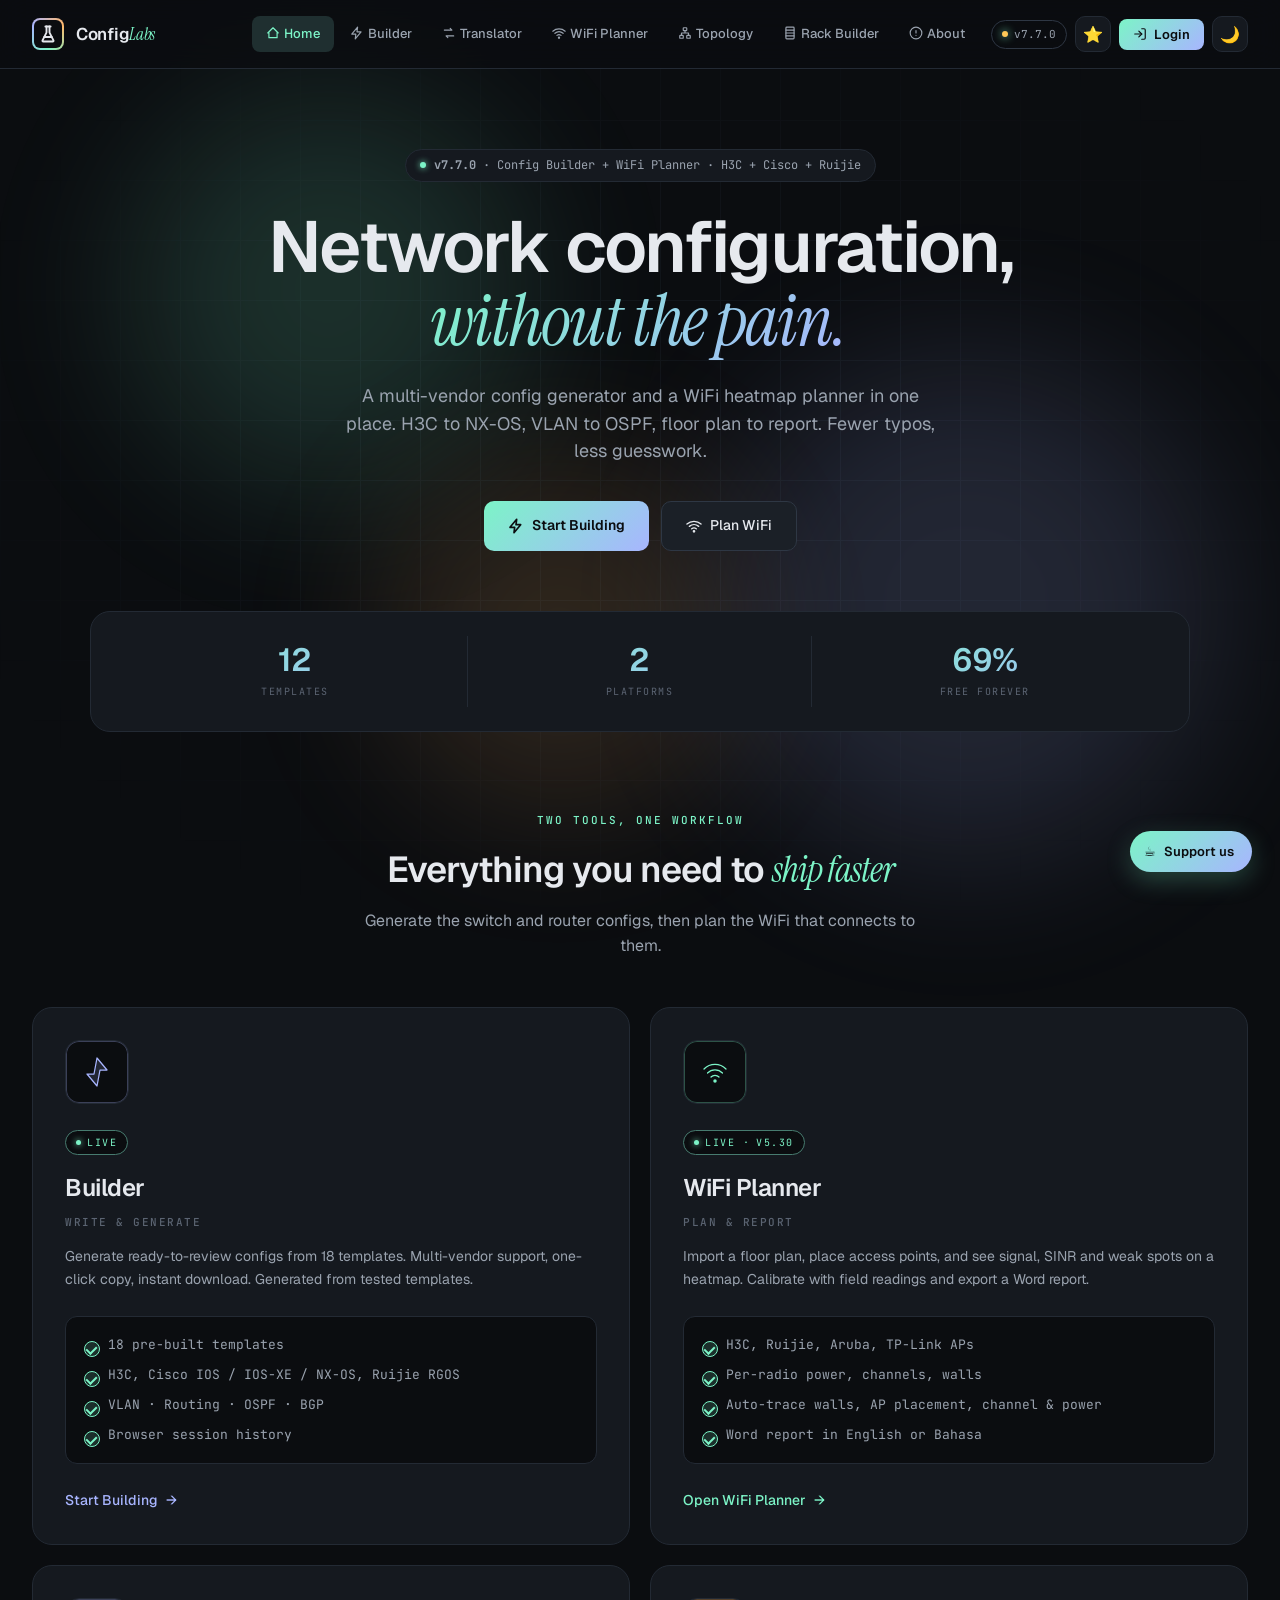
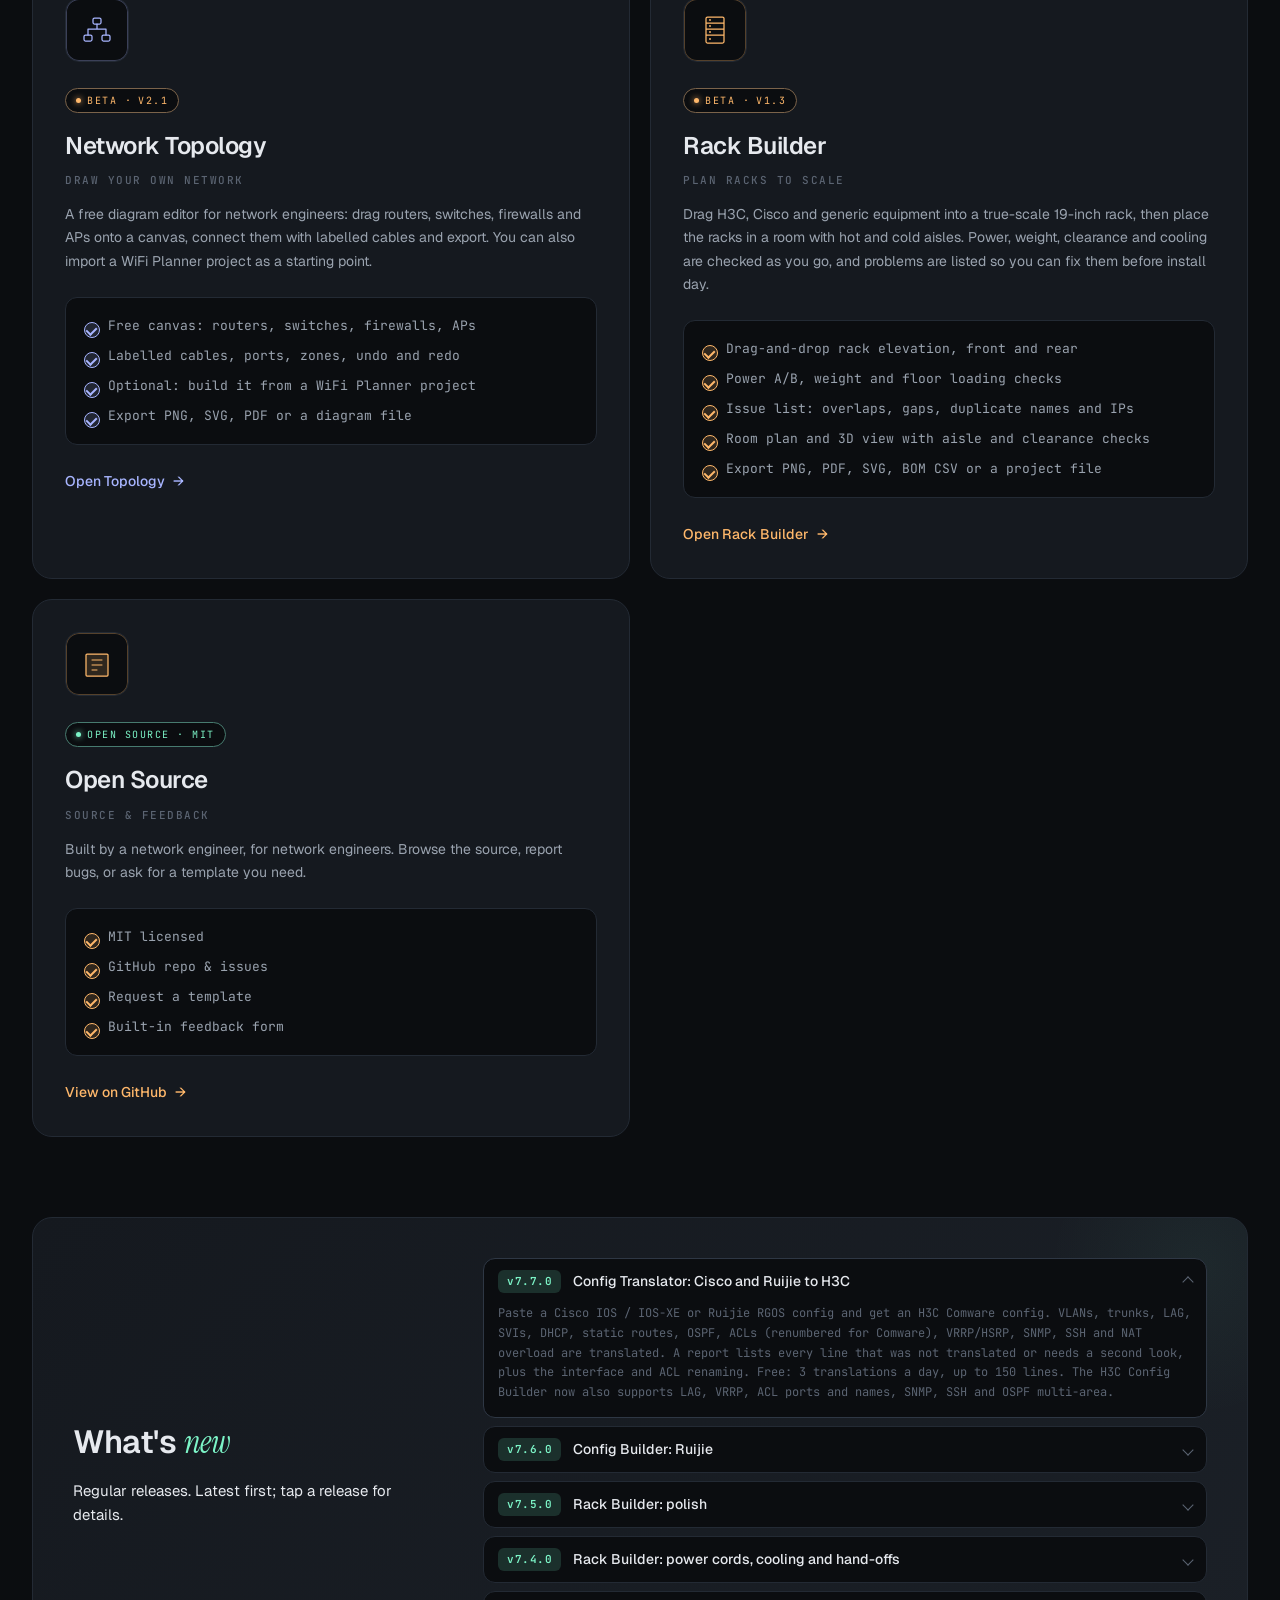
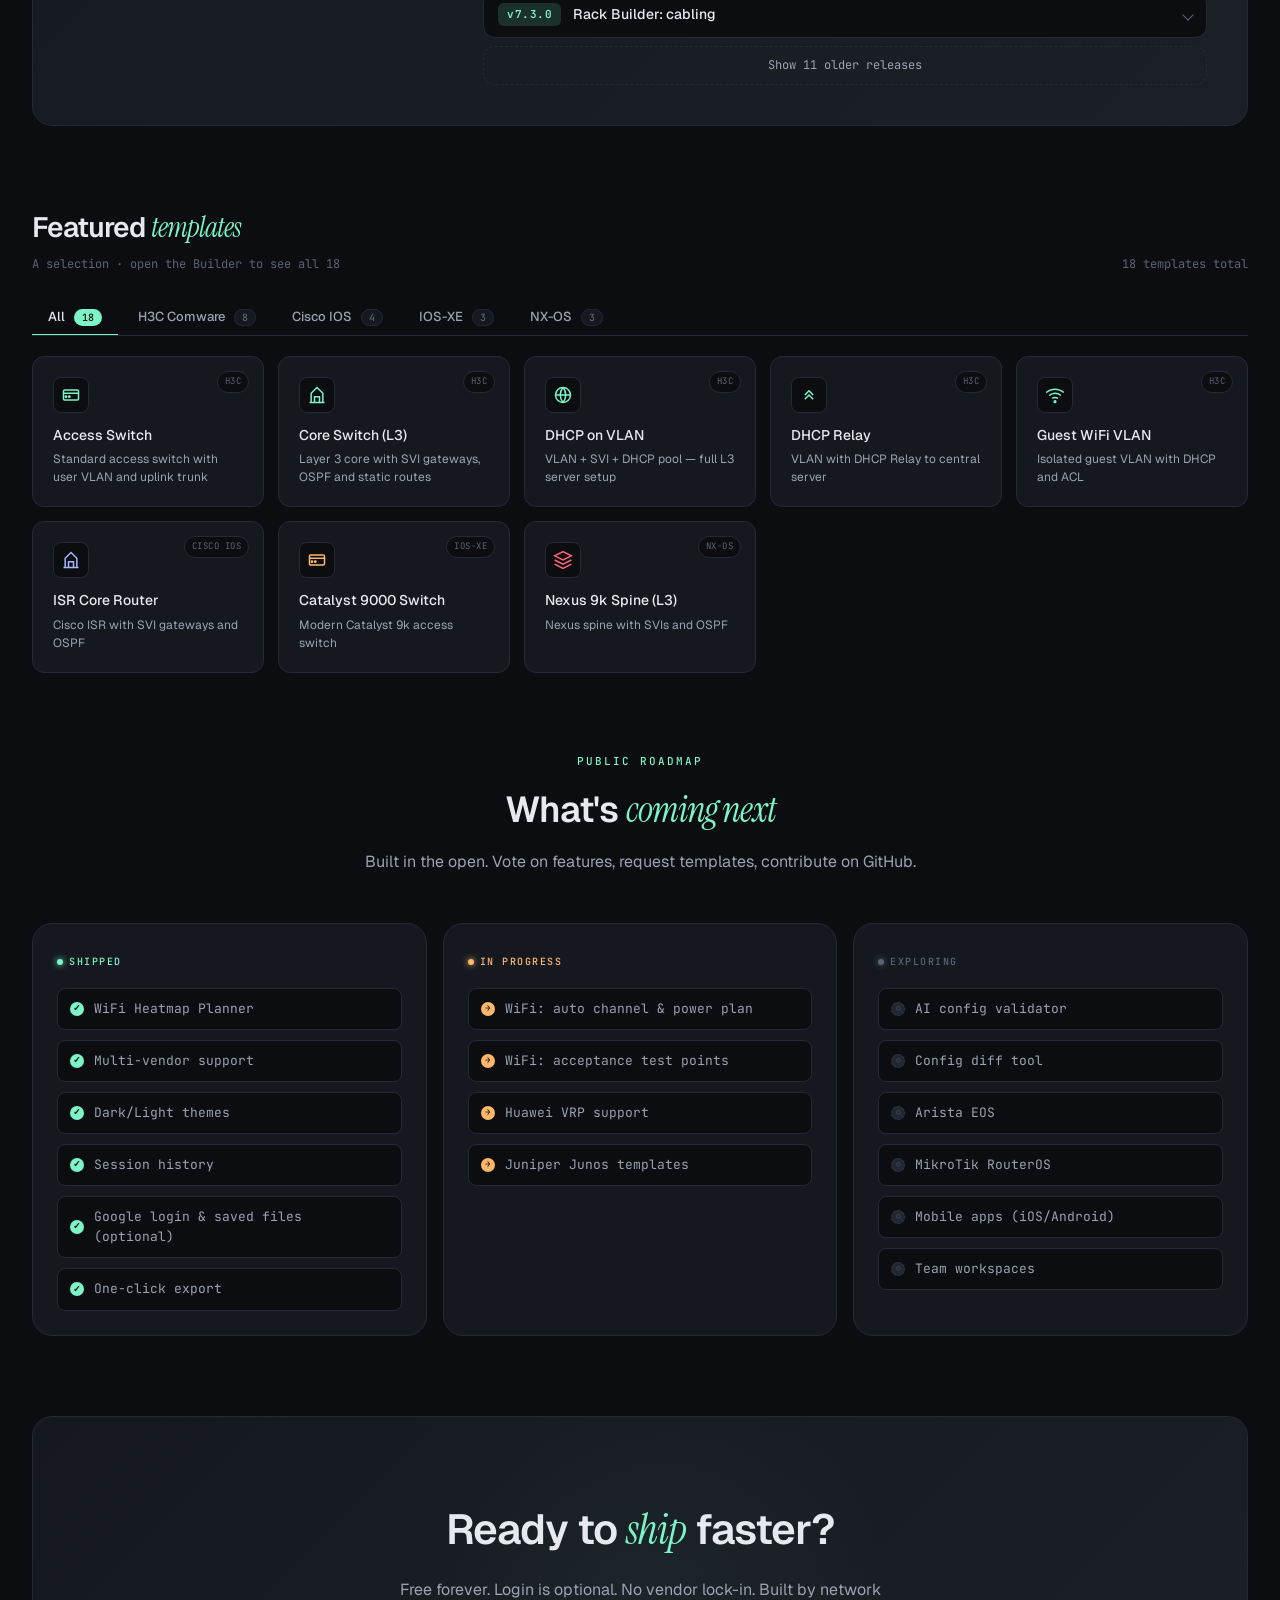
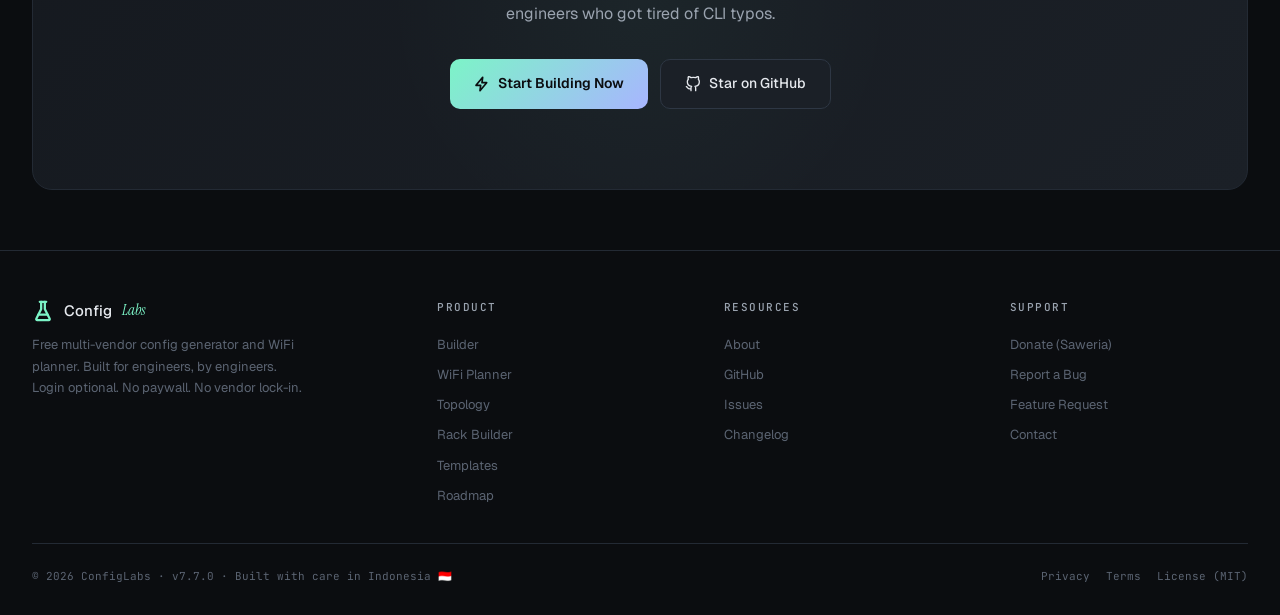
==== commit b06705ab: "Home: compact What's new (collapsible releases, 5 shown) Releases are now one-line <details> rows wi" ====
--- a/index.html
+++ b/index.html
@@ -173,12 +173,22 @@
 .whats-new h3{font-size:32px;font-weight:600;letter-spacing:-.5px;margin-bottom:12px}
 .whats-new h3 em{font-family:var(--serif);font-style:italic;color:var(--accent);font-weight:400}
 .whats-new>div>p{color:var(--text-dim);font-size:14px;line-height:1.7}
-.changelog{display:flex;flex-direction:column;gap:14px}
-.cl-item{display:flex;gap:14px;align-items:flex-start;padding:16px;background:var(--bg);border:1px solid var(--border);border-radius:12px;transition:all .2s var(--ease)}
-.cl-item:hover{border-color:var(--border-strong);transform:translateX(4px)}
-.cl-version{font-family:var(--mono);font-size:11px;font-weight:600;padding:4px 10px;border-radius:6px;background:color-mix(in srgb,var(--accent) 15%,transparent);color:var(--accent);flex-shrink:0;letter-spacing:.5px}
-.cl-content h4{font-size:14px;font-weight:500;margin-bottom:4px}
-.cl-content p{font-size:12px;color:var(--text-muted);font-family:var(--mono)}
+.changelog{display:flex;flex-direction:column;gap:8px}
+.cl-item{background:var(--bg);border:1px solid var(--border);border-radius:12px;transition:border-color .2s var(--ease)}
+.cl-item:hover,.cl-item[open]{border-color:var(--border-strong)}
+.cl-item summary{display:flex;align-items:center;gap:12px;padding:11px 14px;cursor:pointer;list-style:none}
+.cl-item summary::-webkit-details-marker,.cl-more summary::-webkit-details-marker{display:none}
+.cl-item summary::after{content:'';margin-left:auto;width:7px;height:7px;border-right:1.5px solid var(--text-muted);border-bottom:1.5px solid var(--text-muted);transform:rotate(45deg);transition:transform .2s var(--ease);flex-shrink:0}
+.cl-item[open] summary::after{transform:rotate(-135deg)}
+.cl-version{font-family:var(--mono);font-size:11px;font-weight:600;padding:3px 9px;border-radius:6px;background:color-mix(in srgb,var(--accent) 15%,transparent);color:var(--accent);flex-shrink:0;letter-spacing:.5px}
+.cl-item h4{font-size:14px;font-weight:500;margin:0;min-width:0}
+.cl-item p{font-size:12px;line-height:1.65;color:var(--text-muted);font-family:var(--mono);padding:0 14px 14px}
+.cl-more summary{display:block;text-align:center;padding:9px;border:1px dashed var(--border);border-radius:12px;cursor:pointer;list-style:none;font-family:var(--mono);font-size:12px;color:var(--text-dim);transition:all .2s var(--ease)}
+.cl-more summary:hover{border-color:var(--accent);color:var(--accent)}
+.cl-more .cl-more-close,.cl-more[open] .cl-more-open{display:none}
+.cl-more[open] .cl-more-close{display:inline}
+.cl-older{display:flex;flex-direction:column;gap:8px;margin-top:8px}
+@media(max-width:640px){.whats-new{padding:22px 14px;margin-bottom:56px}.whats-new h3{font-size:26px}.cl-item summary{padding:10px 12px;gap:8px}.cl-item h4{font-size:13px;line-height:1.35}.cl-version{font-size:10px;padding:3px 7px}.cl-item p{padding:0 12px 12px}}
 
 /* TEMPLATES */
 .templates-section{margin-bottom:80px}
@@ -561,28 +571,33 @@
     <div class="whats-new-grid">
       <div>
         <h3>What's <em>new</em></h3>
-        <p>Active development with regular releases. Here's what shipped recently:</p>
+        <p>Regular releases. Latest first; tap a release for details.</p>
       </div>
       <div class="changelog">
-        <div class="cl-item"><span class="cl-version"><span data-cl-version>v7.7.0</span></span><div class="cl-content"><h4>Config Translator: Cisco and Ruijie to H3C</h4><p>Paste a Cisco IOS / IOS-XE or Ruijie RGOS config and get an H3C Comware config. VLANs, trunks, LAG, SVIs, DHCP, static routes, OSPF, ACLs (renumbered for Comware), VRRP/HSRP, SNMP, SSH and NAT overload are translated. A report lists every line that was not translated or needs a second look, plus the interface and ACL renaming. Free: 3 translations a day, up to 150 lines. The H3C Config Builder now also supports LAG, VRRP, ACL ports and names, SNMP, SSH and OSPF multi-area.</p></div></div>
-        <div class="cl-item"><span class="cl-version">v7.6.0</span><div class="cl-content"><h4>Config Builder: Ruijie</h4><p>Ruijie (RGOS) is now a vendor in the Config Builder, with three platforms: switches (VLAN, trunk, LAG, VRRP, OSPF, ACL), routers (dot1Q sub-interfaces, NAT, DHCP, routing) and WLAN AC with fit APs (SSIDs, AP groups, WPA2-PSK, DHCP option 138). Nine templates included. Syntax follows public Ruijie documentation, so test on your model first.</p></div></div>
-        <div class="cl-item"><span class="cl-version">v7.5.0</span><div class="cl-content"><h4>Rack Builder: polish</h4><p>Press ? to see every shortcut (C cable tool, F fit, V front/rear, G gaps). The Core and Compute templates now come with cabling and power cords. Cable schedules export to PDF, PNG, SVG and CSV, and large projects (600+ devices) stay fast.</p></div></div>
-        <div class="cl-item"><span class="cl-version"><span>v7.4.0</span></span><div class="cl-content"><h4>Rack Builder: power cords, cooling and hand-offs</h4><p>Draw power cords from device PSUs to PDU outlets: devices then take their A or B feed from the PDU, and each PDU is checked against its capacity. Auto power cords wires a whole rack in one click. Racks now show kW, BTU/h and the airflow needed, with a warning above about 10 kW. Send the cabled devices to the Topology editor as a ready diagram, or open a switch in the Config Builder with its hostname and interface descriptions filled in from its cables.</p></div></div>
-        <div class="cl-item"><span class="cl-version"><span>v7.3.0</span></span><div class="cl-content"><h4>Rack Builder: cabling</h4><p>Connect any port to any port with the Cable tool (press C): pick the cable type (Cat5e/6/6A, DAC, AOC, OM3/OM4/OS2 fiber, console, USB), colour, length and label. Cables are drawn on the rack front and rear, with warnings for a wrong cable type, a port used twice and a cable that is too long. Includes a cable schedule (CSV, PDF) and a purchase list by type and length.</p></div></div>
-        <div class="cl-item"><span class="cl-version"><span>v7.2.1</span></span><div class="cl-content"><h4>Rack Builder: vendor-accurate device looks</h4><p>H3C switches and servers are now drawn in black and Cisco in grey, like the real hardware. The category colour moved to a thin line on top (toggle: Tag). H3C S6860 now has its console, management ports, four fan trays and two PSUs on the rear. H3C servers get the UniServer ear layout (VGA, Type-C, USB on the left; power, UID, health on the right), a Bezel toggle and serial labels.</p></div></div>
-        <div class="cl-item"><span class="cl-version"><span>v7.2.0</span></span><div class="cl-content"><h4>Rack Builder: realistic device faceplates</h4><p>Switches, firewalls, servers, storage, patch panels, PDUs and UPS units are now drawn like the real hardware, front and rear: port blocks with numbering, console and LEDs, drive bays and carriers, power supply and fan modules, PCIe slots. Each device shows a front and rear preview in its panel, and the equipment list shows a thumbnail. Port counts and types follow each model; LED and module positions are illustrative. Every port now has an ID, ready for cabling in the next version.</p></div></div>
-        <div class="cl-item"><span class="cl-version"><span data-cl-version>v7.1.5</span></span><div class="cl-content"><h4>Config Builder: DHCP CIDR dropdown</h4><p>The CIDR field in each DHCP pool is now a dropdown (/8 to /32) that lists how many usable hosts each size gives, for example "/24 - 254 hosts", and shows the pool size under the form. If you list excluded IPs, it also shows how many users are left. This is display only; the generated config is unchanged.</p></div></div>
-        <div class="cl-item"><span class="cl-version"><span data-cl-version>v7.1.3</span></span><div class="cl-content"><h4>Rack Builder: snap tooltip</h4><p>The Snap menu in Room mode now explains the shortcuts: hold Alt while dragging for free placement, or Shift to snap to floor tiles.</p></div></div>
-        <div class="cl-item"><span class="cl-version"><span data-cl-version>v7.1.2</span></span><div class="cl-content"><h4>Rack Builder: rename hint</h4><p>Rack tabs now show a "Double-click to rename" tooltip, so naming racks is easier to discover.</p></div></div>
-        <div class="cl-item"><span class="cl-version"><span data-cl-version>v7.1.1</span></span><div class="cl-content"><h4>Rack Builder: floor tiles, rack types, names</h4><p>Rooms now have a tile grid (600 mm squares with row and column labels) and racks and objects snap into the tiles and stay inside the walls. Pick a rack type from a catalogue (cabinet, open frame, wall mount) and any height in U, name each rack, and see the server count per rack and for the whole project. Fixes: duplicated racks no longer land on top of the original, double-click rename works, the first click after editing a field is no longer lost, and the editor now fits phone screens.</p></div></div>
-        <div class="cl-item"><span class="cl-version"><span data-cl-version>v7.1.0</span></span><div class="cl-content"><h4>Rack Builder: Room plan and 3D</h4><p>Rack Builder now has a Room mode. Set the room size, place racks and objects (doors, cooling units, columns) on a to-scale plan, and drag them with snapping. Racks arrange into hot and cold aisles with one click, and the plan checks clearance in front and behind each rack, door swing, racks facing the wrong way, and the room heat load against your cooling capacity. A 3D view lets you orbit the room. Export the plan or the 3D view as PNG, PDF or SVG.</p></div></div>
-        <div class="cl-item"><span class="cl-version">v7.0.0</span><div class="cl-content"><h4>Rack Builder (beta)</h4><p>A new tool for planning server racks to scale: drag H3C, Cisco and generic equipment into a 19-inch rack, see the front and rear, and check power per feed, loss of a feed, rack weight and floor loading. Open gaps, overlaps and duplicate names or IPs are listed as issues. Export PNG, PDF, SVG, a bill of materials (CSV) or a project file. Values marked Typical are placeholders: check them against the datasheet.</p></div></div>
-        <div class="cl-item"><span class="cl-version">v6.3.5</span><div class="cl-content"><h4>H3C config accuracy</h4><p>H3C output now follows the official Comware 7 command reference: DHCP forbidden-ip moved to system view, banner delimiters, common DHCP pools no longer emit an extended-pool apply command, and VLAN templates fill both Name and Description.</p></div></div>
-        <div class="cl-item"><span class="cl-version">v6.3.3</span><div class="cl-content"><h4>Topology: Export Everywhere</h4><p>JPEG, WebP and PDF downloads are now also in the WiFi Planner view, and every diagram on the My diagrams page has an Export image / PDF option in its menu that opens the export dialog directly.</p></div></div>
-        <div class="cl-item"><span class="cl-version">v6.3.2</span><div class="cl-content"><h4>Topology (beta): Export</h4><p>The Topology editor is now labelled Beta. Export has its own dialog with a live preview: PNG, JPEG, WebP, SVG, PDF (A4, A3, Letter or fit-to-diagram), draw.io for editing in diagrams.net, and a .json backup. Choose resolution, theme, transparent background and whether to include the title and legend.</p></div></div>
+        <details class="cl-item" open><summary><span class="cl-version"><span data-cl-version>v7.7.0</span></span><h4>Config Translator: Cisco and Ruijie to H3C</h4></summary><p>Paste a Cisco IOS / IOS-XE or Ruijie RGOS config and get an H3C Comware config. VLANs, trunks, LAG, SVIs, DHCP, static routes, OSPF, ACLs (renumbered for Comware), VRRP/HSRP, SNMP, SSH and NAT overload are translated. A report lists every line that was not translated or needs a second look, plus the interface and ACL renaming. Free: 3 translations a day, up to 150 lines. The H3C Config Builder now also supports LAG, VRRP, ACL ports and names, SNMP, SSH and OSPF multi-area.</p></details>
+        <details class="cl-item"><summary><span class="cl-version">v7.6.0</span><h4>Config Builder: Ruijie</h4></summary><p>Ruijie (RGOS) is now a vendor in the Config Builder, with three platforms: switches (VLAN, trunk, LAG, VRRP, OSPF, ACL), routers (dot1Q sub-interfaces, NAT, DHCP, routing) and WLAN AC with fit APs (SSIDs, AP groups, WPA2-PSK, DHCP option 138). Nine templates included. Syntax follows public Ruijie documentation, so test on your model first.</p></details>
+        <details class="cl-item"><summary><span class="cl-version">v7.5.0</span><h4>Rack Builder: polish</h4></summary><p>Press ? to see every shortcut (C cable tool, F fit, V front/rear, G gaps). The Core and Compute templates now come with cabling and power cords. Cable schedules export to PDF, PNG, SVG and CSV, and large projects (600+ devices) stay fast.</p></details>
+        <details class="cl-item"><summary><span class="cl-version">v7.4.0</span><h4>Rack Builder: power cords, cooling and hand-offs</h4></summary><p>Draw power cords from device PSUs to PDU outlets: devices then take their A or B feed from the PDU, and each PDU is checked against its capacity. Auto power cords wires a whole rack in one click. Racks now show kW, BTU/h and the airflow needed, with a warning above about 10 kW. Send the cabled devices to the Topology editor as a ready diagram, or open a switch in the Config Builder with its hostname and interface descriptions filled in from its cables.</p></details>
+        <details class="cl-item"><summary><span class="cl-version">v7.3.0</span><h4>Rack Builder: cabling</h4></summary><p>Connect any port to any port with the Cable tool (press C): pick the cable type (Cat5e/6/6A, DAC, AOC, OM3/OM4/OS2 fiber, console, USB), colour, length and label. Cables are drawn on the rack front and rear, with warnings for a wrong cable type, a port used twice and a cable that is too long. Includes a cable schedule (CSV, PDF) and a purchase list by type and length.</p></details>
+        <details class="cl-more"><summary><span class="cl-more-open">Show 11 older releases</span><span class="cl-more-close">Hide older releases</span></summary>
+          <div class="cl-older">
+          <details class="cl-item"><summary><span class="cl-version">v7.2.1</span><h4>Rack Builder: vendor-accurate device looks</h4></summary><p>H3C switches and servers are now drawn in black and Cisco in grey, like the real hardware. The category colour moved to a thin line on top (toggle: Tag). H3C S6860 now has its console, management ports, four fan trays and two PSUs on the rear. H3C servers get the UniServer ear layout (VGA, Type-C, USB on the left; power, UID, health on the right), a Bezel toggle and serial labels.</p></details>
+          <details class="cl-item"><summary><span class="cl-version">v7.2.0</span><h4>Rack Builder: realistic device faceplates</h4></summary><p>Switches, firewalls, servers, storage, patch panels, PDUs and UPS units are now drawn like the real hardware, front and rear: port blocks with numbering, console and LEDs, drive bays and carriers, power supply and fan modules, PCIe slots. Each device shows a front and rear preview in its panel, and the equipment list shows a thumbnail. Port counts and types follow each model; LED and module positions are illustrative. Every port now has an ID, ready for cabling in the next version.</p></details>
+          <details class="cl-item"><summary><span class="cl-version">v7.1.5</span><h4>Config Builder: DHCP CIDR dropdown</h4></summary><p>The CIDR field in each DHCP pool is now a dropdown (/8 to /32) that lists how many usable hosts each size gives, for example "/24 - 254 hosts", and shows the pool size under the form. If you list excluded IPs, it also shows how many users are left. This is display only; the generated config is unchanged.</p></details>
+          <details class="cl-item"><summary><span class="cl-version">v7.1.3</span><h4>Rack Builder: snap tooltip</h4></summary><p>The Snap menu in Room mode now explains the shortcuts: hold Alt while dragging for free placement, or Shift to snap to floor tiles.</p></details>
+          <details class="cl-item"><summary><span class="cl-version">v7.1.2</span><h4>Rack Builder: rename hint</h4></summary><p>Rack tabs now show a "Double-click to rename" tooltip, so naming racks is easier to discover.</p></details>
+          <details class="cl-item"><summary><span class="cl-version">v7.1.1</span><h4>Rack Builder: floor tiles, rack types, names</h4></summary><p>Rooms now have a tile grid (600 mm squares with row and column labels) and racks and objects snap into the tiles and stay inside the walls. Pick a rack type from a catalogue (cabinet, open frame, wall mount) and any height in U, name each rack, and see the server count per rack and for the whole project. Fixes: duplicated racks no longer land on top of the original, double-click rename works, the first click after editing a field is no longer lost, and the editor now fits phone screens.</p></details>
+          <details class="cl-item"><summary><span class="cl-version">v7.1.0</span><h4>Rack Builder: Room plan and 3D</h4></summary><p>Rack Builder now has a Room mode. Set the room size, place racks and objects (doors, cooling units, columns) on a to-scale plan, and drag them with snapping. Racks arrange into hot and cold aisles with one click, and the plan checks clearance in front and behind each rack, door swing, racks facing the wrong way, and the room heat load against your cooling capacity. A 3D view lets you orbit the room. Export the plan or the 3D view as PNG, PDF or SVG.</p></details>
+          <details class="cl-item"><summary><span class="cl-version">v7.0.0</span><h4>Rack Builder (beta)</h4></summary><p>A new tool for planning server racks to scale: drag H3C, Cisco and generic equipment into a 19-inch rack, see the front and rear, and check power per feed, loss of a feed, rack weight and floor loading. Open gaps, overlaps and duplicate names or IPs are listed as issues. Export PNG, PDF, SVG, a bill of materials (CSV) or a project file. Values marked Typical are placeholders: check them against the datasheet.</p></details>
+          <details class="cl-item"><summary><span class="cl-version">v6.3.5</span><h4>H3C config accuracy</h4></summary><p>H3C output now follows the official Comware 7 command reference: DHCP forbidden-ip moved to system view, banner delimiters, common DHCP pools no longer emit an extended-pool apply command, and VLAN templates fill both Name and Description.</p></details>
+          <details class="cl-item"><summary><span class="cl-version">v6.3.3</span><h4>Topology: Export Everywhere</h4></summary><p>JPEG, WebP and PDF downloads are now also in the WiFi Planner view, and every diagram on the My diagrams page has an Export image / PDF option in its menu that opens the export dialog directly.</p></details>
+          <details class="cl-item"><summary><span class="cl-version">v6.3.2</span><h4>Topology (beta): Export</h4></summary><p>The Topology editor is now labelled Beta. Export has its own dialog with a live preview: PNG, JPEG, WebP, SVG, PDF (A4, A3, Letter or fit-to-diagram), draw.io for editing in diagrams.net, and a .json backup. Choose resolution, theme, transparent background and whether to include the title and legend.</p></details>
+          </div>
+        </details>
       </div>
     </div>
   </section>
+  <script>if(window.innerWidth<640){var f=document.querySelector('.changelog .cl-item[open]');if(f)f.removeAttribute('open')}</script>
 
   <!-- TEMPLATES -->
   <section class="templates-section">
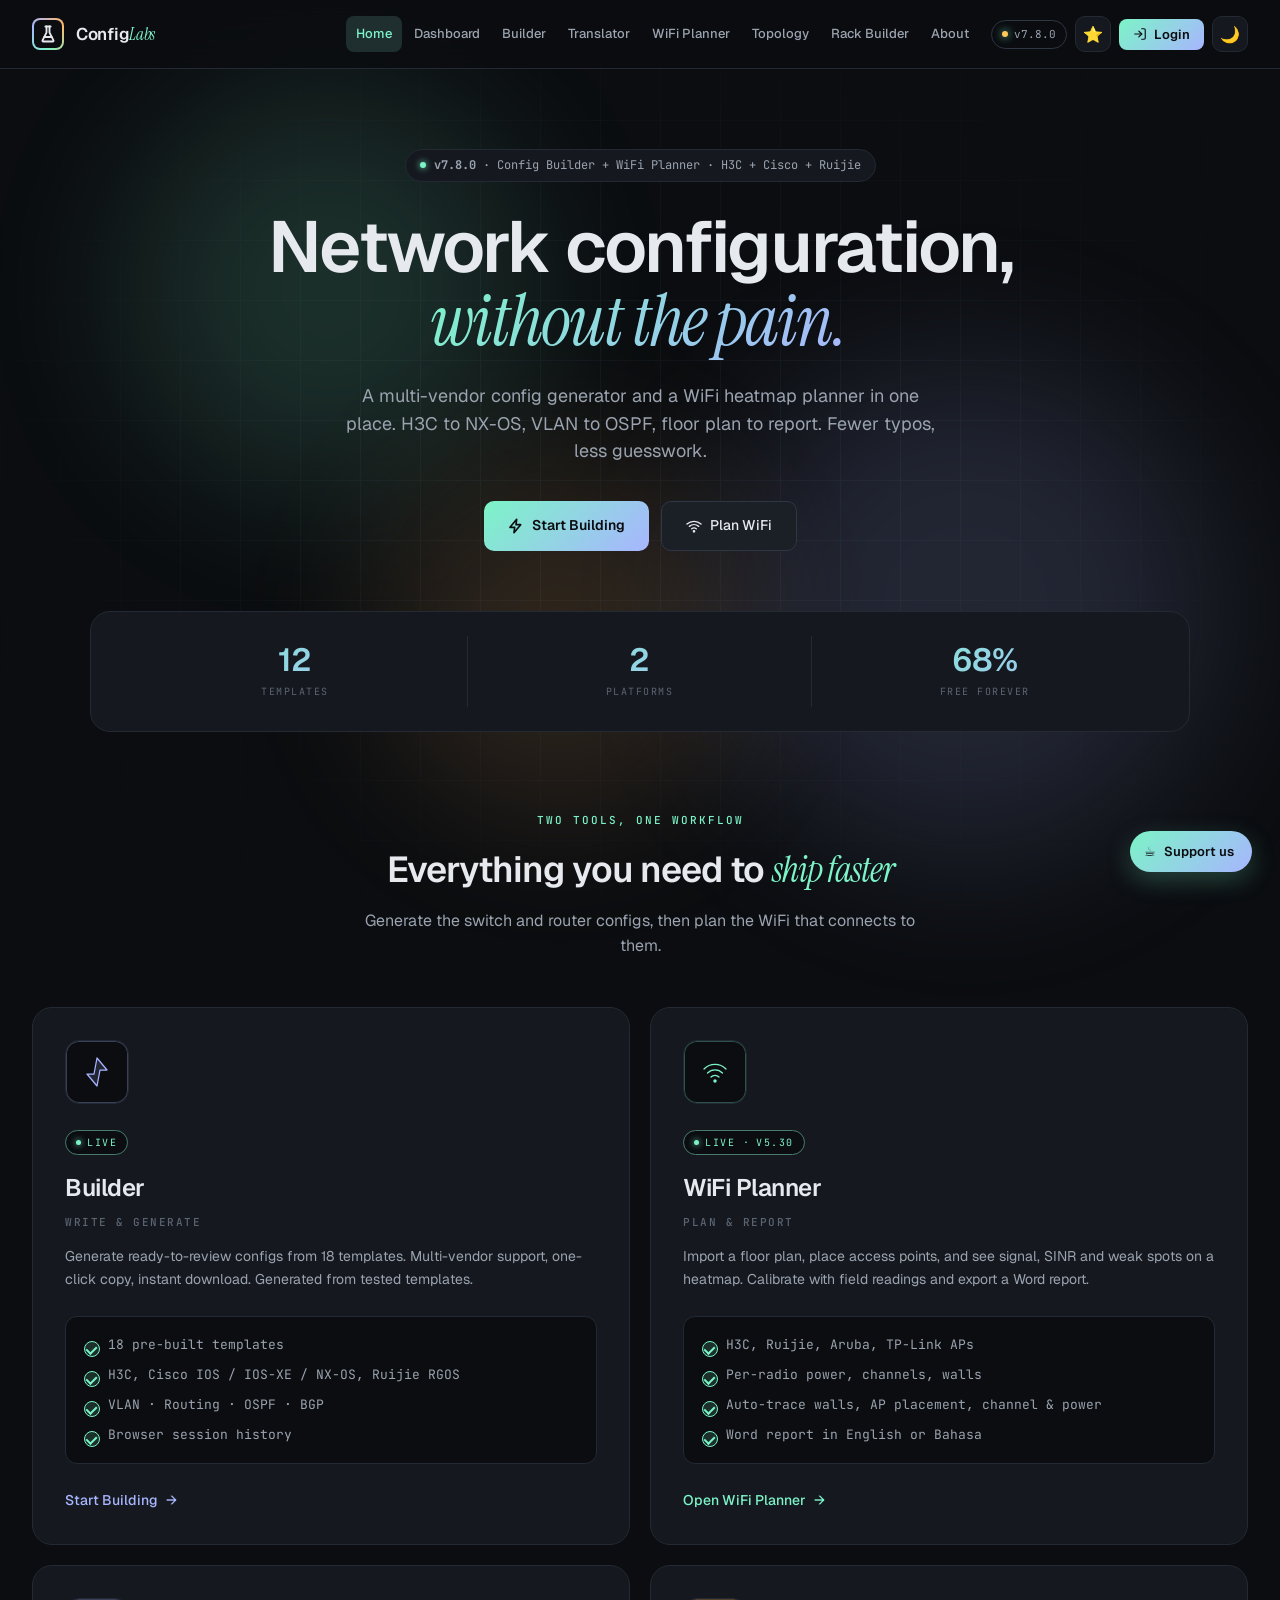
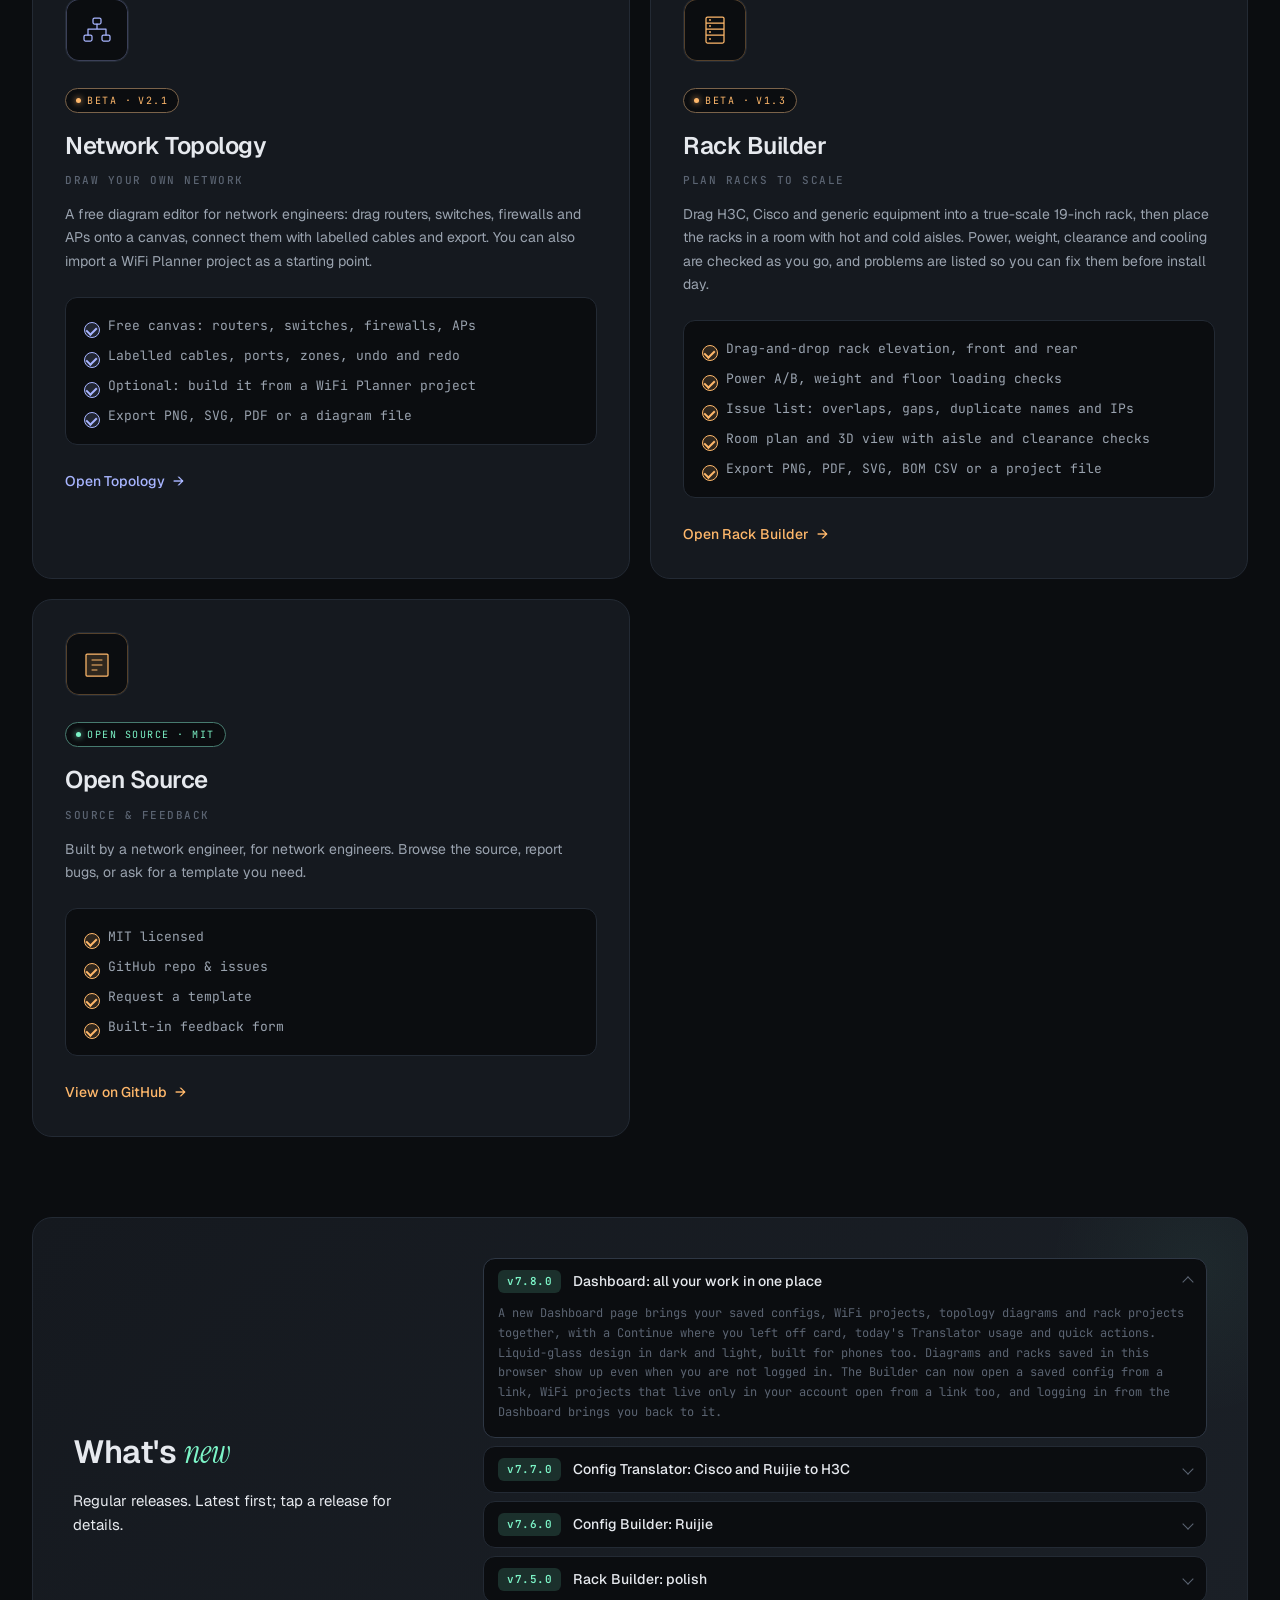
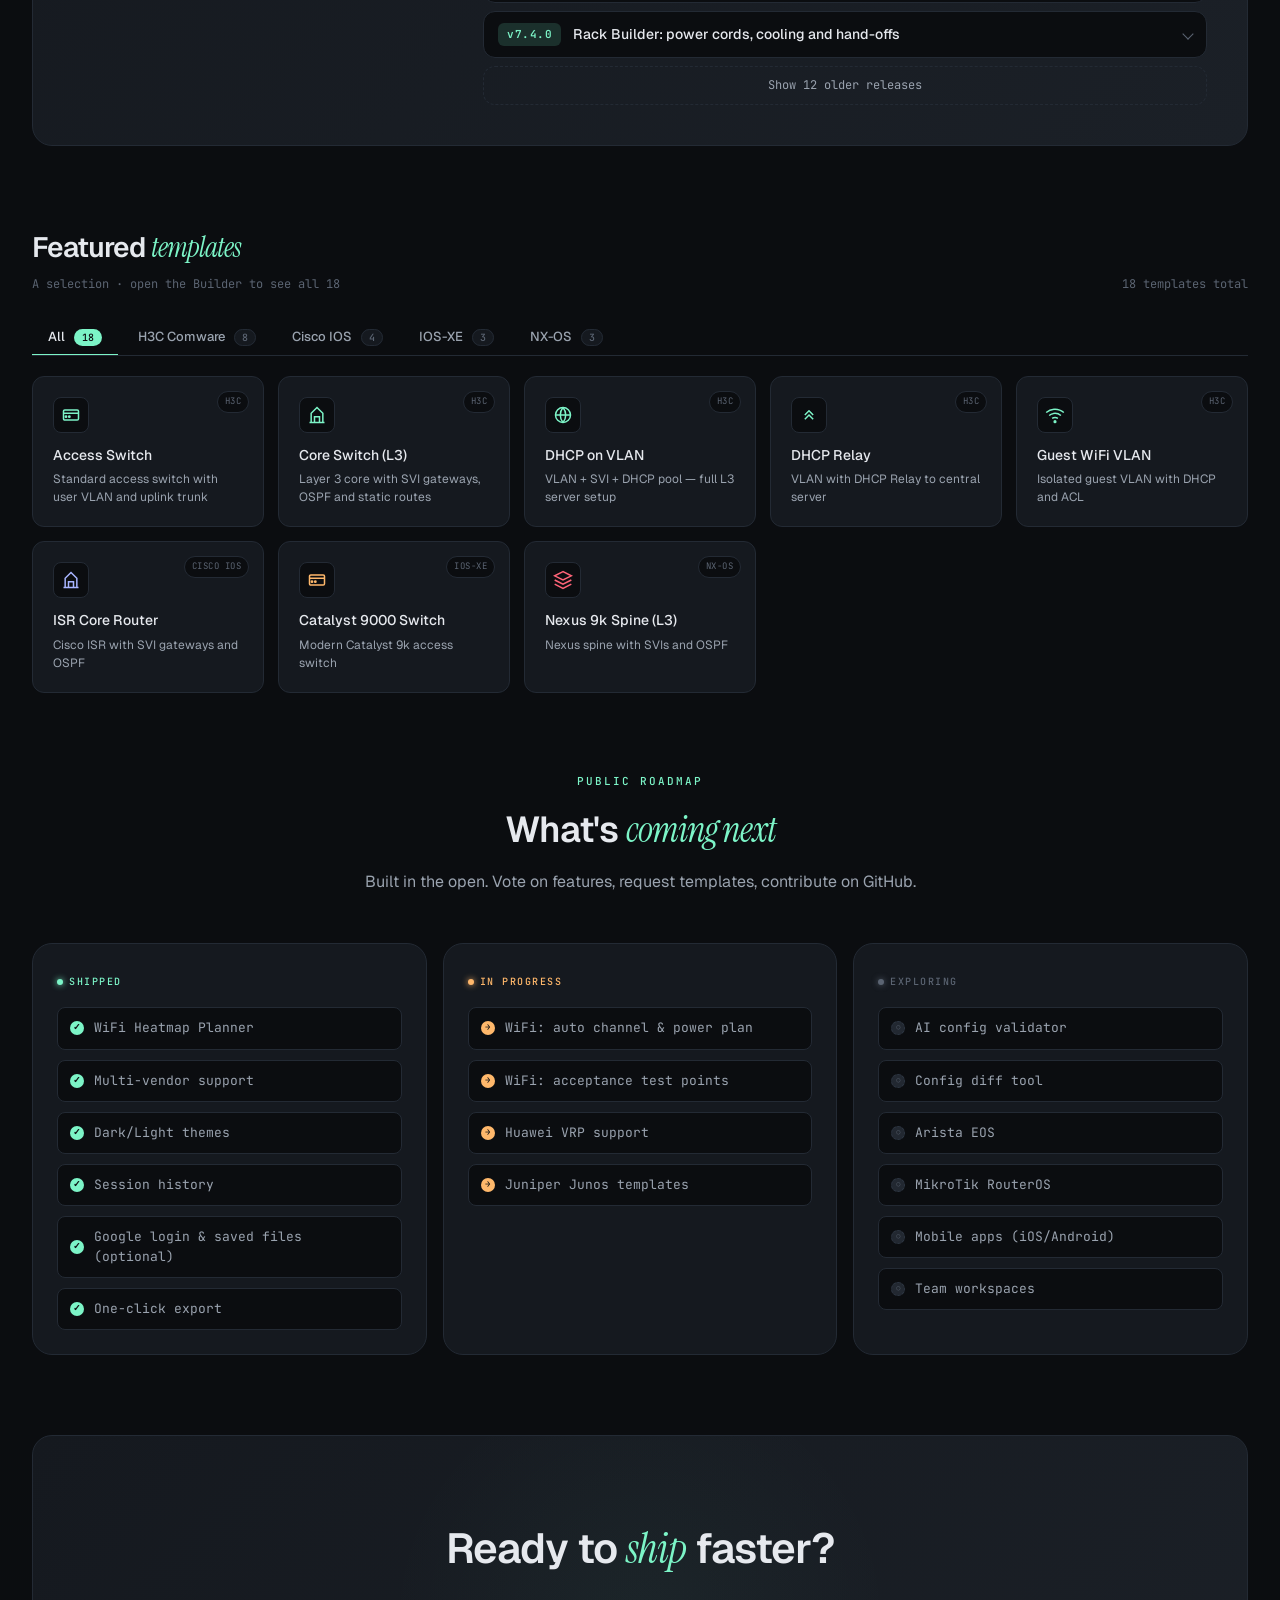
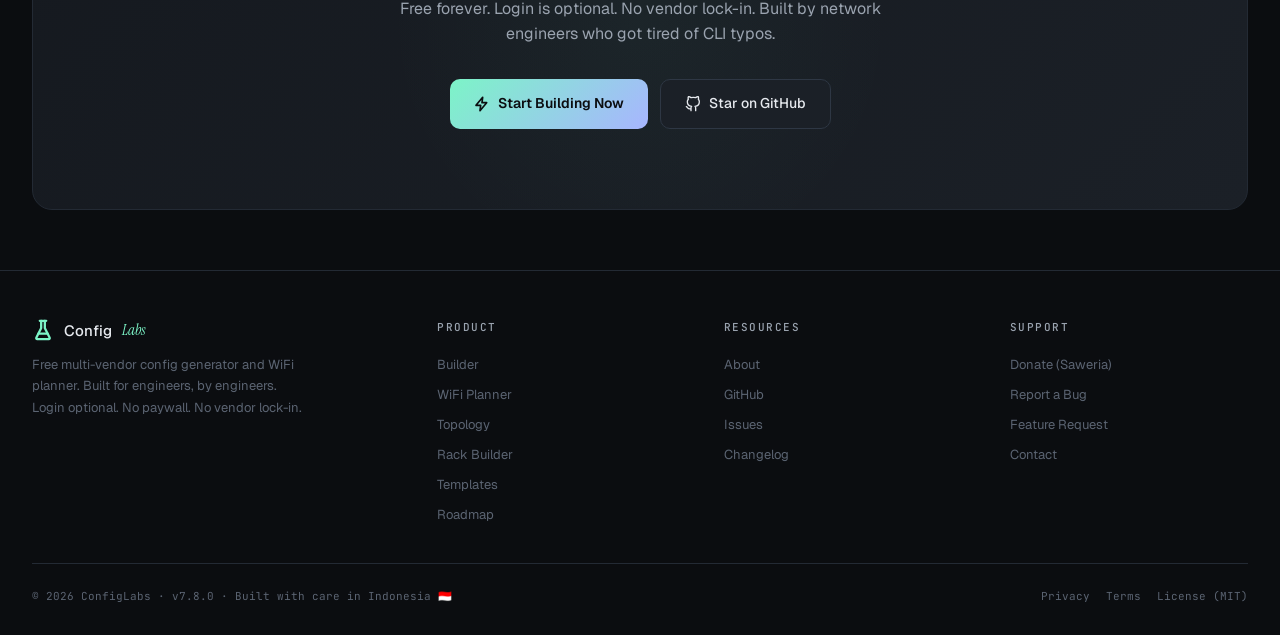
==== commit d07f4d62: "v7.8.0: Dashboard (liquid glass), deep links, login return path - New /dashboard.html: saved configs" ====
--- a/index.html
+++ b/index.html
@@ -177,14 +177,14 @@
 .cl-item{background:var(--bg);border:1px solid var(--border);border-radius:12px;transition:border-color .2s var(--ease)}
 .cl-item:hover,.cl-item[open]{border-color:var(--border-strong)}
 .cl-item summary{display:flex;align-items:center;gap:12px;padding:11px 14px;cursor:pointer;list-style:none}
-.cl-item summary::-webkit-details-marker,.cl-more summary::-webkit-details-marker{display:none}
+.cl-item summary::-webkit-details-marker,.cl-more>summary::-webkit-details-marker{display:none}
 .cl-item summary::after{content:'';margin-left:auto;width:7px;height:7px;border-right:1.5px solid var(--text-muted);border-bottom:1.5px solid var(--text-muted);transform:rotate(45deg);transition:transform .2s var(--ease);flex-shrink:0}
 .cl-item[open] summary::after{transform:rotate(-135deg)}
 .cl-version{font-family:var(--mono);font-size:11px;font-weight:600;padding:3px 9px;border-radius:6px;background:color-mix(in srgb,var(--accent) 15%,transparent);color:var(--accent);flex-shrink:0;letter-spacing:.5px}
 .cl-item h4{font-size:14px;font-weight:500;margin:0;min-width:0}
 .cl-item p{font-size:12px;line-height:1.65;color:var(--text-muted);font-family:var(--mono);padding:0 14px 14px}
-.cl-more summary{display:block;text-align:center;padding:9px;border:1px dashed var(--border);border-radius:12px;cursor:pointer;list-style:none;font-family:var(--mono);font-size:12px;color:var(--text-dim);transition:all .2s var(--ease)}
-.cl-more summary:hover{border-color:var(--accent);color:var(--accent)}
+.cl-more>summary{display:block;text-align:center;padding:9px;border:1px dashed var(--border);border-radius:12px;cursor:pointer;list-style:none;font-family:var(--mono);font-size:12px;color:var(--text-dim);transition:all .2s var(--ease)}
+.cl-more>summary:hover{border-color:var(--accent);color:var(--accent)}
 .cl-more .cl-more-close,.cl-more[open] .cl-more-open{display:none}
 .cl-more[open] .cl-more-close{display:inline}
 .cl-older{display:flex;flex-direction:column;gap:8px;margin-top:8px}
@@ -321,13 +321,15 @@
 /* ---- v6 nav & mobile ---- */
 .nav-links{display:flex;gap:2px;margin-left:auto;margin-right:12px}
 .nav-link{white-space:nowrap}
-@media(max-width:900px){
+@media(max-width:1317px){.nav-link svg{display:none}.nav-link{padding:8px 10px}}
+@media(max-width:1109px){
   nav{flex-wrap:wrap;padding:10px 16px!important;row-gap:8px}
   nav .brand{order:1}
   nav .nav-actions{order:2;margin-left:auto}
   .nav-links{order:3;flex:0 0 100%;margin:0;overflow-x:auto;scrollbar-width:none}
   .nav-links::-webkit-scrollbar{display:none}
   .nav-link{padding:7px 12px}
+  .nav-link svg{display:inline}
   nav .chip{display:none}
 }
 @media(max-width:640px){
@@ -365,6 +367,7 @@
   </a>
   <div class="nav-links">
     <a href="/" class="nav-link active"><svg width="14" height="14" viewBox="0 0 24 24" fill="none" stroke="currentColor" stroke-width="2" stroke-linecap="round" stroke-linejoin="round" style="vertical-align:-2px;margin-right:4px"><path d="M3 12L12 3l9 9M5 10v10h14V10"/></svg>Home</a>
+    <a href="/dashboard.html" class="nav-link"><svg width="14" height="14" viewBox="0 0 24 24" fill="none" stroke="currentColor" stroke-width="2" stroke-linecap="round" stroke-linejoin="round" style="vertical-align:-2px;margin-right:4px"><rect x="3" y="3" width="7" height="9" rx="1"/><rect x="14" y="3" width="7" height="5" rx="1"/><rect x="14" y="12" width="7" height="9" rx="1"/><rect x="3" y="16" width="7" height="5" rx="1"/></svg>Dashboard</a>
     <a href="/builder.html" class="nav-link"><svg width="14" height="14" viewBox="0 0 24 24" fill="none" stroke="currentColor" stroke-width="2" stroke-linecap="round" stroke-linejoin="round" style="vertical-align:-2px;margin-right:4px"><path d="M13 2L3 14h7l-1 8 10-12h-7l1-8z"/></svg>Builder</a>
     <a href="/translate.html" class="nav-link"><svg width="14" height="14" viewBox="0 0 24 24" fill="none" stroke="currentColor" stroke-width="2" stroke-linecap="round" stroke-linejoin="round" style="vertical-align:-2px;margin-right:4px"><path d="M4 7h13l-3-3M20 17H7l3 3"/></svg>Translator</a>
     <a href="/wifi.html" class="nav-link"><svg width="14" height="14" viewBox="0 0 24 24" fill="none" stroke="currentColor" stroke-width="2" stroke-linecap="round" stroke-linejoin="round" style="vertical-align:-2px;margin-right:4px"><path d="M5 12.55a11 11 0 0 1 14.08 0"/><path d="M1.42 9a16 16 0 0 1 21.16 0"/><path d="M8.53 16.11a6 6 0 0 1 6.95 0"/><circle cx="12" cy="20" r="1"/></svg>WiFi Planner </a>
@@ -574,13 +577,14 @@
         <p>Regular releases. Latest first; tap a release for details.</p>
       </div>
       <div class="changelog">
-        <details class="cl-item" open><summary><span class="cl-version"><span data-cl-version>v7.7.0</span></span><h4>Config Translator: Cisco and Ruijie to H3C</h4></summary><p>Paste a Cisco IOS / IOS-XE or Ruijie RGOS config and get an H3C Comware config. VLANs, trunks, LAG, SVIs, DHCP, static routes, OSPF, ACLs (renumbered for Comware), VRRP/HSRP, SNMP, SSH and NAT overload are translated. A report lists every line that was not translated or needs a second look, plus the interface and ACL renaming. Free: 3 translations a day, up to 150 lines. The H3C Config Builder now also supports LAG, VRRP, ACL ports and names, SNMP, SSH and OSPF multi-area.</p></details>
+        <details class="cl-item" open><summary><span class="cl-version"><span data-cl-version>v7.8.0</span></span><h4>Dashboard: all your work in one place</h4></summary><p>A new Dashboard page brings your saved configs, WiFi projects, topology diagrams and rack projects together, with a Continue where you left off card, today's Translator usage and quick actions. Liquid-glass design in dark and light, built for phones too. Diagrams and racks saved in this browser show up even when you are not logged in. The Builder can now open a saved config from a link, WiFi projects that live only in your account open from a link too, and logging in from the Dashboard brings you back to it.</p></details>
+        <details class="cl-item"><summary><span class="cl-version">v7.7.0</span><h4>Config Translator: Cisco and Ruijie to H3C</h4></summary><p>Paste a Cisco IOS / IOS-XE or Ruijie RGOS config and get an H3C Comware config. VLANs, trunks, LAG, SVIs, DHCP, static routes, OSPF, ACLs (renumbered for Comware), VRRP/HSRP, SNMP, SSH and NAT overload are translated. A report lists every line that was not translated or needs a second look, plus the interface and ACL renaming. Free: 3 translations a day, up to 150 lines. The H3C Config Builder now also supports LAG, VRRP, ACL ports and names, SNMP, SSH and OSPF multi-area.</p></details>
         <details class="cl-item"><summary><span class="cl-version">v7.6.0</span><h4>Config Builder: Ruijie</h4></summary><p>Ruijie (RGOS) is now a vendor in the Config Builder, with three platforms: switches (VLAN, trunk, LAG, VRRP, OSPF, ACL), routers (dot1Q sub-interfaces, NAT, DHCP, routing) and WLAN AC with fit APs (SSIDs, AP groups, WPA2-PSK, DHCP option 138). Nine templates included. Syntax follows public Ruijie documentation, so test on your model first.</p></details>
         <details class="cl-item"><summary><span class="cl-version">v7.5.0</span><h4>Rack Builder: polish</h4></summary><p>Press ? to see every shortcut (C cable tool, F fit, V front/rear, G gaps). The Core and Compute templates now come with cabling and power cords. Cable schedules export to PDF, PNG, SVG and CSV, and large projects (600+ devices) stay fast.</p></details>
         <details class="cl-item"><summary><span class="cl-version">v7.4.0</span><h4>Rack Builder: power cords, cooling and hand-offs</h4></summary><p>Draw power cords from device PSUs to PDU outlets: devices then take their A or B feed from the PDU, and each PDU is checked against its capacity. Auto power cords wires a whole rack in one click. Racks now show kW, BTU/h and the airflow needed, with a warning above about 10 kW. Send the cabled devices to the Topology editor as a ready diagram, or open a switch in the Config Builder with its hostname and interface descriptions filled in from its cables.</p></details>
-        <details class="cl-item"><summary><span class="cl-version">v7.3.0</span><h4>Rack Builder: cabling</h4></summary><p>Connect any port to any port with the Cable tool (press C): pick the cable type (Cat5e/6/6A, DAC, AOC, OM3/OM4/OS2 fiber, console, USB), colour, length and label. Cables are drawn on the rack front and rear, with warnings for a wrong cable type, a port used twice and a cable that is too long. Includes a cable schedule (CSV, PDF) and a purchase list by type and length.</p></details>
-        <details class="cl-more"><summary><span class="cl-more-open">Show 11 older releases</span><span class="cl-more-close">Hide older releases</span></summary>
+        <details class="cl-more"><summary><span class="cl-more-open">Show 12 older releases</span><span class="cl-more-close">Hide older releases</span></summary>
           <div class="cl-older">
+          <details class="cl-item"><summary><span class="cl-version">v7.3.0</span><h4>Rack Builder: cabling</h4></summary><p>Connect any port to any port with the Cable tool (press C): pick the cable type (Cat5e/6/6A, DAC, AOC, OM3/OM4/OS2 fiber, console, USB), colour, length and label. Cables are drawn on the rack front and rear, with warnings for a wrong cable type, a port used twice and a cable that is too long. Includes a cable schedule (CSV, PDF) and a purchase list by type and length.</p></details>
           <details class="cl-item"><summary><span class="cl-version">v7.2.1</span><h4>Rack Builder: vendor-accurate device looks</h4></summary><p>H3C switches and servers are now drawn in black and Cisco in grey, like the real hardware. The category colour moved to a thin line on top (toggle: Tag). H3C S6860 now has its console, management ports, four fan trays and two PSUs on the rear. H3C servers get the UniServer ear layout (VGA, Type-C, USB on the left; power, UID, health on the right), a Bezel toggle and serial labels.</p></details>
           <details class="cl-item"><summary><span class="cl-version">v7.2.0</span><h4>Rack Builder: realistic device faceplates</h4></summary><p>Switches, firewalls, servers, storage, patch panels, PDUs and UPS units are now drawn like the real hardware, front and rear: port blocks with numbering, console and LEDs, drive bays and carriers, power supply and fan modules, PCIe slots. Each device shows a front and rear preview in its panel, and the equipment list shows a thumbnail. Port counts and types follow each model; LED and module positions are illustrative. Every port now has an ID, ready for cabling in the next version.</p></details>
           <details class="cl-item"><summary><span class="cl-version">v7.1.5</span><h4>Config Builder: DHCP CIDR dropdown</h4></summary><p>The CIDR field in each DHCP pool is now a dropdown (/8 to /32) that lists how many usable hosts each size gives, for example "/24 - 254 hosts", and shows the pool size under the form. If you list excluded IPs, it also shows how many users are left. This is display only; the generated config is unchanged.</p></details>
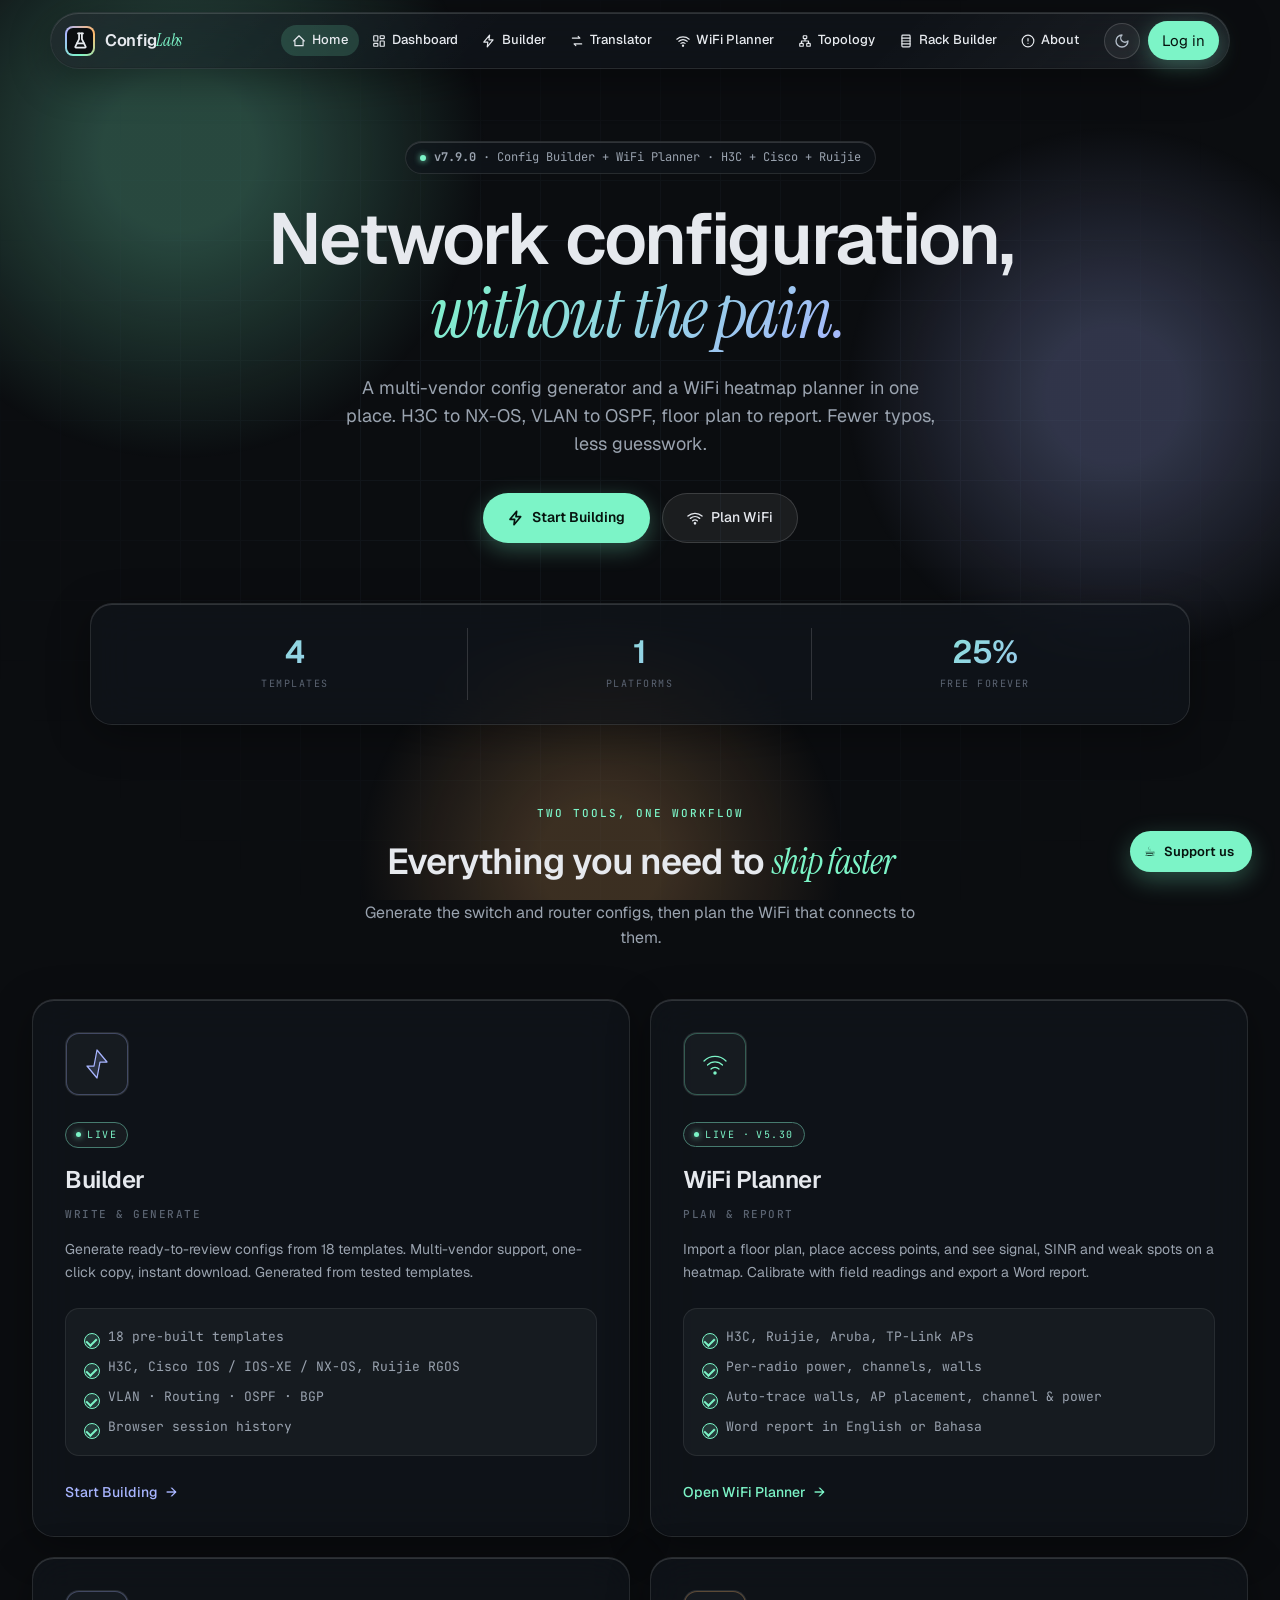
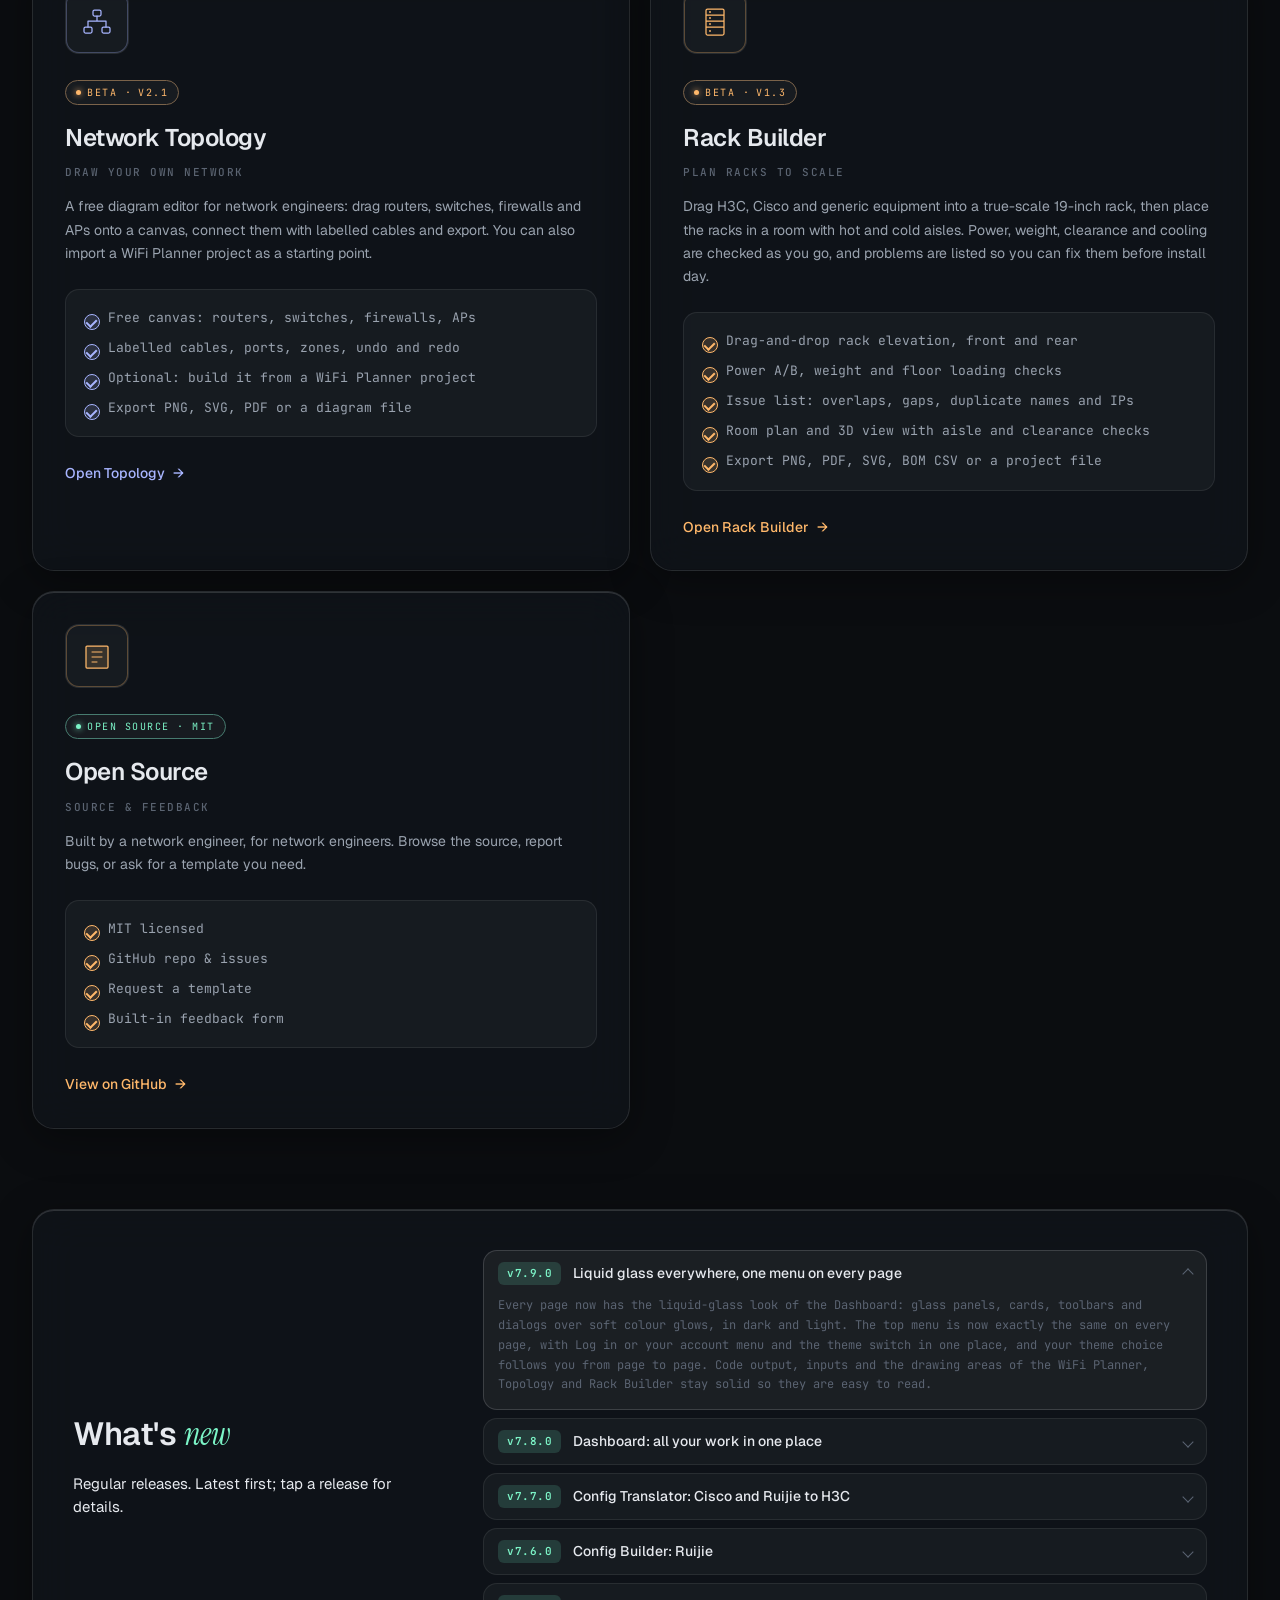
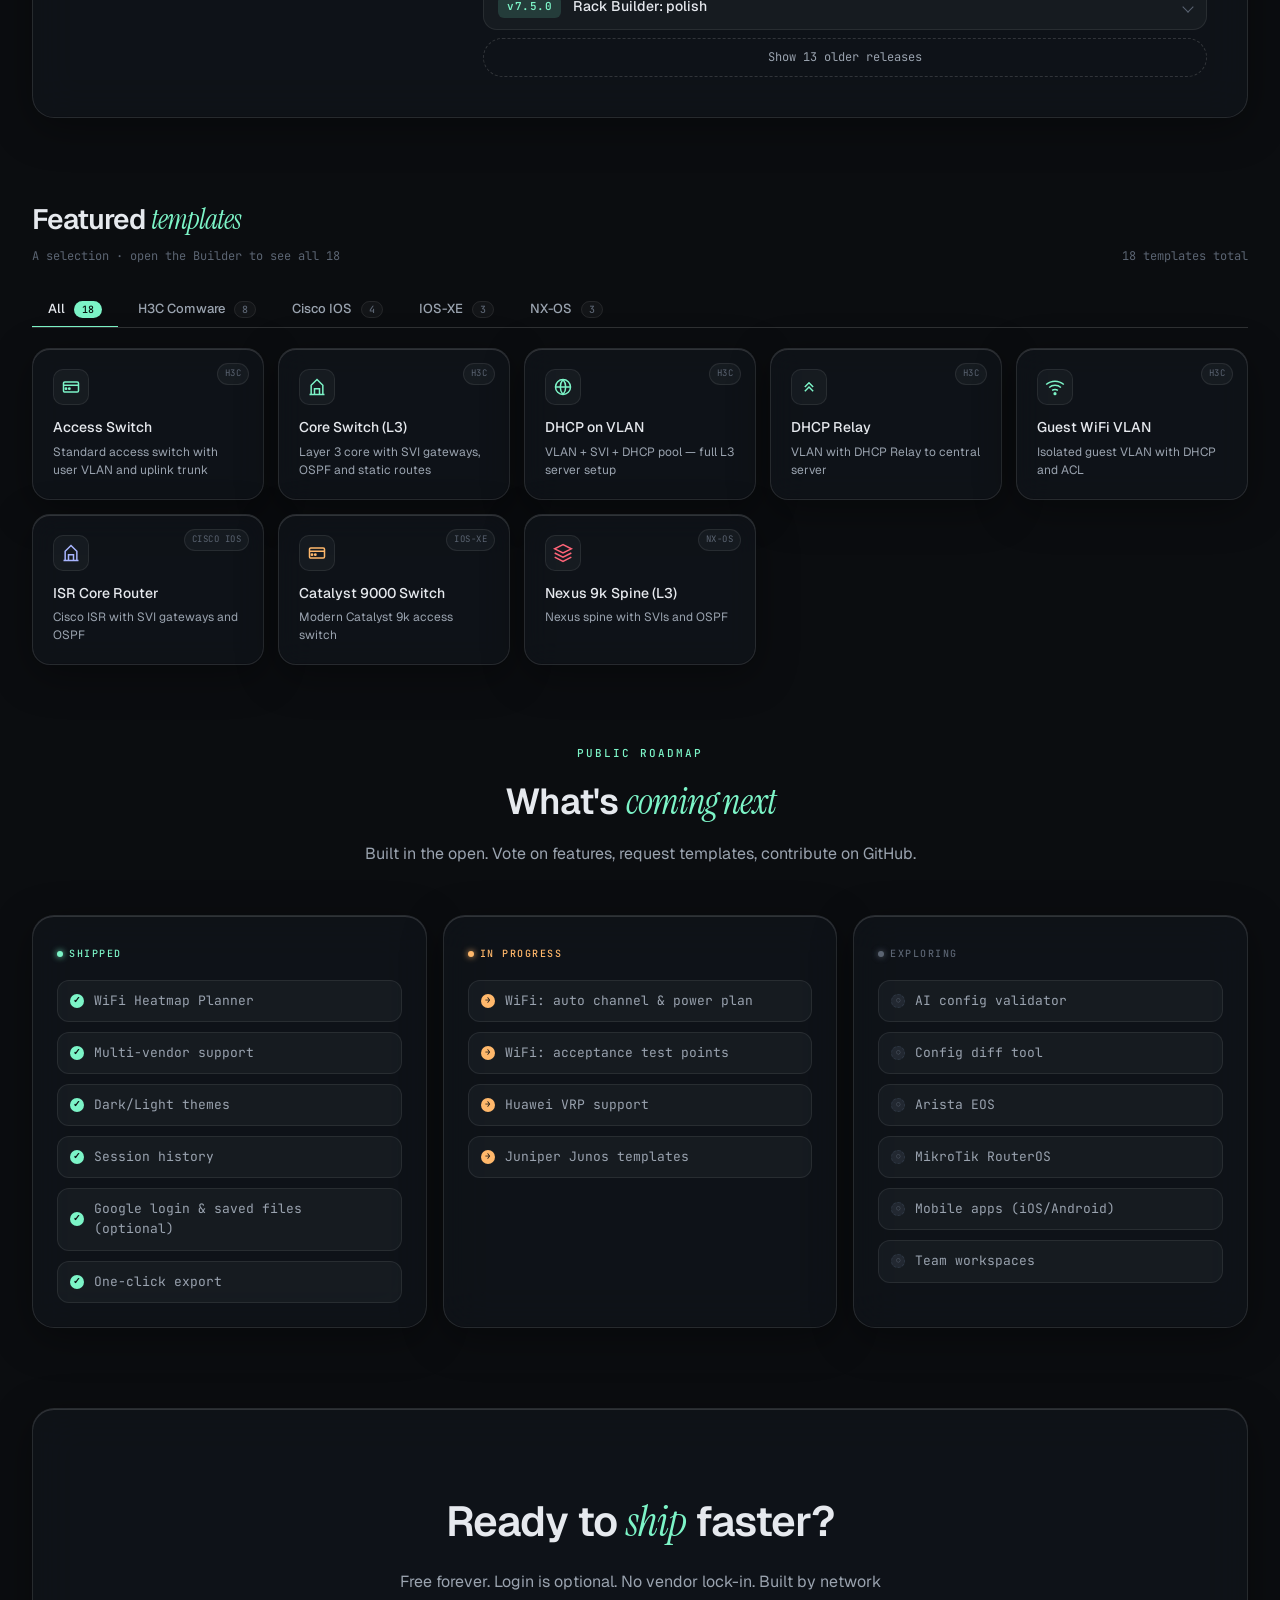
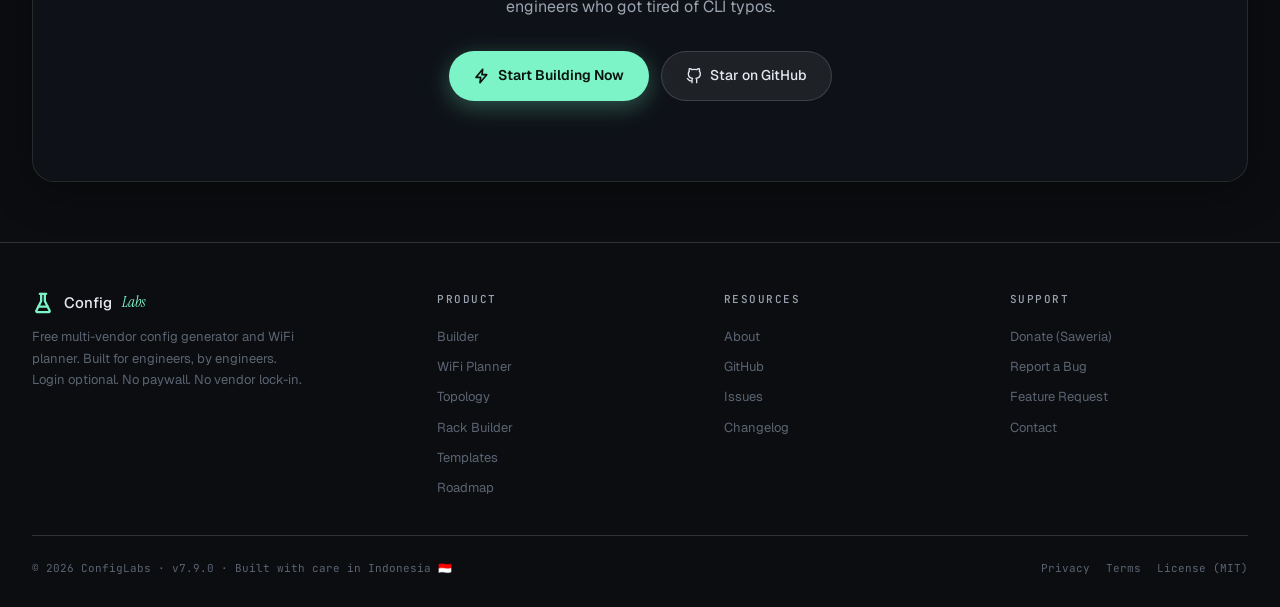
==== commit 87a7da66: "v7.9.0: liquid glass on every page, one shared top menu - New site.css: shared glass tokens (dark + " ====
--- a/index.html
+++ b/index.html
@@ -24,6 +24,7 @@
 <meta name="twitter:card" content="summary_large_image"/>
 <meta name="twitter:image" content="https://configlabs.online/og-image.png"/>
 <script type="application/ld+json">{"@context":"https://schema.org","@type":"WebApplication","name":"ConfigLabs","url":"https://configlabs.online","logo":"https://configlabs.online/favicon-512.png","description":"Free network configuration generator (H3C, Cisco) and WiFi heatmap planner.","applicationCategory":"DeveloperApplication","operatingSystem":"Web","offers":{"@type":"Offer","price":"0","priceCurrency":"USD"},"license":"https://opensource.org/licenses/MIT"}</script>
+<link rel="stylesheet" href="/site.css"/>
 <script src="/site.js" defer></script>
 <link rel="preconnect" href="https://fonts.googleapis.com">
 <link rel="preconnect" href="https://fonts.gstatic.com" crossorigin>
@@ -56,52 +57,35 @@
 html,body{background:var(--bg);color:var(--text);font-family:var(--sans);font-size:15px;line-height:1.55;-webkit-font-smoothing:antialiased;overflow-x:hidden;transition:background .3s var(--ease),color .3s var(--ease)}
 body::before{content:'';position:fixed;inset:0;background-image:linear-gradient(var(--border) 1px,transparent 1px),linear-gradient(90deg,var(--border) 1px,transparent 1px);background-size:60px 60px;mask-image:radial-gradient(ellipse at center,black 30%,transparent 80%);opacity:.3;pointer-events:none;z-index:0}
 
-/* Floating glow orbs */
-.orb{position:fixed;border-radius:50%;filter:blur(80px);opacity:.15;pointer-events:none;z-index:0;animation:float 20s var(--ease) infinite}
-.orb-1{top:10%;left:10%;width:400px;height:400px;background:var(--accent)}
-.orb-2{top:40%;right:5%;width:500px;height:500px;background:var(--accent-2);animation-delay:-7s}
-.orb-3{bottom:10%;left:30%;width:350px;height:350px;background:var(--accent-3);animation-delay:-14s}
-@keyframes float{0%,100%{transform:translate(0,0) scale(1)}33%{transform:translate(30px,-30px) scale(1.1)}66%{transform:translate(-20px,20px) scale(.95)}}
-[data-theme="light"] .orb{opacity:.08}
-
-/* NAV — matches existing site exactly */
-nav{position:sticky;top:0;z-index:50;padding:16px 32px;background:color-mix(in srgb,var(--bg) 75%,transparent);backdrop-filter:blur(20px);border-bottom:1px solid var(--border);display:flex;align-items:center;justify-content:space-between}
-.brand{display:flex;align-items:center;gap:12px;font-weight:600;font-size:17px;letter-spacing:-.3px;text-decoration:none;color:var(--text)}
-.brand-logo{width:32px;height:32px;border-radius:8px;background:conic-gradient(from 180deg,var(--accent),var(--accent-2),var(--accent-3),var(--accent));display:grid;place-items:center;position:relative}
-.brand-logo::after{content:'';position:absolute;inset:2px;border-radius:6px;background:var(--bg)}
-.brand-logo svg{position:relative;z-index:1;width:18px;height:18px;color:var(--text)}
-.brand em{font-family:var(--serif);font-style:italic;color:var(--accent);font-weight:400}
-.nav-actions{display:flex;gap:8px;align-items:center}
-.nav-link{padding:8px 14px;color:var(--text-dim);text-decoration:none;font-size:13px;font-weight:500;border-radius:8px;transition:all .2s}
-.nav-link:hover{color:var(--text);background:var(--surface)}
-.nav-link.active{color:var(--accent);background:color-mix(in srgb,var(--accent) 10%,var(--surface))}
-.chip{font-family:var(--mono);font-size:11px;padding:5px 10px;border-radius:999px;border:1px solid var(--border-strong);color:var(--text-dim);display:inline-flex;align-items:center;gap:6px}
-.chip .dot{width:6px;height:6px;border-radius:50%;background:var(--success);box-shadow:0 0 8px var(--success);animation:pulse 2s infinite}
 @keyframes pulse{0%,100%{opacity:1}50%{opacity:.4}}
-.icon-btn{background:var(--surface);border:1px solid var(--border);color:var(--text-dim);width:36px;height:36px;border-radius:10px;cursor:pointer;display:grid;place-items:center;transition:all .2s var(--ease);font-size:16px}
-.icon-btn:hover{background:var(--surface-hover);color:var(--text);border-color:var(--border-strong)}
+
+/* LIQUID GLASS — panels and cards (tokens from /site.css) */
+.stats-bar,.feature-card,.whats-new,.rm-col,.final-cta,.tpl,.modal,.auth-modal{background:var(--cl-glass);border:1px solid var(--cl-line);-webkit-backdrop-filter:blur(22px) saturate(170%);backdrop-filter:blur(22px) saturate(170%);box-shadow:inset 0 1px 0 var(--cl-rim),inset 0 -1px 0 rgba(0,0,0,.12),var(--cl-shadow)}
+.tpl,.hero-tag{-webkit-backdrop-filter:blur(14px) saturate(150%);backdrop-filter:blur(14px) saturate(150%)}
+@supports not ((backdrop-filter:blur(1px)) or (-webkit-backdrop-filter:blur(1px))){.stats-bar,.feature-card,.whats-new,.rm-col,.final-cta,.tpl,.modal,.auth-modal{background:var(--cl-glass-solid)}}
+@media(max-width:640px){.stats-bar,.feature-card,.whats-new,.rm-col,.final-cta,.modal,.auth-modal{-webkit-backdrop-filter:blur(12px) saturate(150%);backdrop-filter:blur(12px) saturate(150%)}.tpl,.hero-tag{-webkit-backdrop-filter:blur(10px) saturate(140%);backdrop-filter:blur(10px) saturate(140%)}}
 
 /* HERO */
-.hero{text-align:center;padding:80px 32px 60px;position:relative;z-index:1}
-.hero-tag{display:inline-flex;align-items:center;gap:8px;padding:6px 14px;border-radius:999px;background:var(--surface);border:1px solid var(--border);font-size:12px;color:var(--text-dim);font-family:var(--mono);margin-bottom:28px;animation:fadeUp .6s var(--ease) both}
+.hero{text-align:center;padding:72px 32px 60px;position:relative;z-index:1}
+.hero-tag{display:inline-flex;align-items:center;gap:8px;padding:6px 14px;border-radius:999px;background:var(--cl-glass);border:1px solid var(--cl-line);box-shadow:inset 0 1px 0 var(--cl-rim);font-size:12px;color:var(--text-dim);font-family:var(--mono);margin-bottom:28px;animation:fadeUp .6s var(--ease) both}
 .hero-tag .live{width:6px;height:6px;border-radius:50%;background:var(--accent);box-shadow:0 0 6px var(--accent);animation:pulse 2s infinite}
 .hero h1{font-size:clamp(40px,6vw,72px);line-height:1.02;letter-spacing:-2px;font-weight:600;margin-bottom:24px;animation:fadeUp .7s var(--ease) .1s both}
 .hero h1 .serif{font-family:var(--serif);font-style:italic;font-weight:400;background:linear-gradient(135deg,var(--accent),var(--accent-2));-webkit-background-clip:text;background-clip:text;-webkit-text-fill-color:transparent;padding-right:4px}
 .hero p{color:var(--text-dim);font-size:18px;max-width:600px;margin:0 auto 36px;animation:fadeUp .7s var(--ease) .2s both}
 .hero-cta-row{display:flex;gap:12px;justify-content:center;flex-wrap:wrap;animation:fadeUp .7s var(--ease) .3s both}
-.btn-primary{padding:13px 24px;background:linear-gradient(135deg,var(--accent),var(--accent-2));color:var(--bg);border:none;border-radius:10px;font-weight:600;font-size:14px;cursor:pointer;text-decoration:none;display:inline-flex;align-items:center;gap:8px;transition:transform .2s var(--ease),filter .2s;font-family:var(--sans)}
-.btn-primary:hover{transform:translateY(-2px);filter:brightness(1.1)}
-.btn-secondary{padding:13px 24px;background:var(--surface);color:var(--text);border:1px solid var(--border-strong);border-radius:10px;font-weight:500;font-size:14px;cursor:pointer;text-decoration:none;display:inline-flex;align-items:center;gap:8px;transition:all .2s var(--ease);font-family:var(--sans)}
-.btn-secondary:hover{background:var(--surface-hover);border-color:var(--accent)}
+.btn-primary{padding:13px 24px;background:var(--cl-accent);color:var(--cl-on-accent);border:1px solid transparent;border-radius:999px;font-weight:600;font-size:14px;cursor:pointer;text-decoration:none;display:inline-flex;align-items:center;gap:8px;transition:transform .2s var(--ease),filter .2s;font-family:var(--sans);box-shadow:0 6px 22px color-mix(in srgb,var(--cl-accent) 30%,transparent)}
+.btn-primary:hover{transform:translateY(-2px);filter:brightness(1.06)}
+.btn-secondary{padding:13px 24px;background:color-mix(in srgb,var(--text) 7%,transparent);color:var(--text);border:1px solid var(--cl-line-2);border-radius:999px;font-weight:500;font-size:14px;cursor:pointer;text-decoration:none;display:inline-flex;align-items:center;gap:8px;transition:all .2s var(--ease);font-family:var(--sans);-webkit-backdrop-filter:blur(14px) saturate(150%);backdrop-filter:blur(14px) saturate(150%)}
+.btn-secondary:hover{background:color-mix(in srgb,var(--text) 12%,transparent);border-color:var(--accent)}
 @keyframes fadeUp{from{opacity:0;transform:translateY(16px)}to{opacity:1;transform:translateY(0)}}
 
 /* STATS */
-.stats-bar{max-width:1100px;margin:0 auto 80px;padding:24px 32px;background:var(--surface);border:1px solid var(--border);border-radius:var(--radius-lg);display:grid;grid-template-columns:repeat(3,1fr);gap:0;position:relative;z-index:1;animation:fadeUp .7s var(--ease) .4s both}
-.stat-item{text-align:center;padding:8px 16px;border-right:1px solid var(--border)}
+.stats-bar{max-width:1100px;width:calc(100% - 32px);margin:0 auto 80px;padding:24px 32px;border-radius:22px;display:grid;grid-template-columns:repeat(3,1fr);gap:0;position:relative;z-index:1;animation:fadeUp .7s var(--ease) .4s both}
+.stat-item{text-align:center;padding:8px 16px;border-right:1px solid var(--cl-line-2)}
 .stat-item:last-child{border-right:none}
 .stat-num{font-size:32px;font-weight:600;letter-spacing:-1px;background:linear-gradient(135deg,var(--accent),var(--accent-2));-webkit-background-clip:text;background-clip:text;-webkit-text-fill-color:transparent;line-height:1}
 .stat-label{font-family:var(--mono);font-size:10px;color:var(--text-muted);text-transform:uppercase;letter-spacing:1.5px;margin-top:8px}
-@media(max-width:768px){.stats-bar{grid-template-columns:repeat(2,1fr);gap:16px}.stat-item{border-right:none;border-bottom:1px solid var(--border);padding-bottom:16px}.stat-item:nth-child(3),.stat-item:nth-child(4){border-bottom:none}}
+@media(max-width:768px){.stats-bar{grid-template-columns:repeat(2,1fr);gap:16px;margin-bottom:56px;padding:20px}.stat-item{border-right:none;border-bottom:1px solid var(--cl-line-2);padding-bottom:16px}.stat-item:nth-child(3),.stat-item:nth-child(4){border-bottom:none}}
 
 /* FEATURES */
 .container{position:relative;z-index:1;max-width:1280px;margin:0 auto;padding:0 32px}
@@ -114,13 +98,14 @@
 .features-grid{display:grid;grid-template-columns:repeat(2,1fr);gap:20px;margin-bottom:80px}
 @media(max-width:640px){.features-grid{grid-template-columns:1fr}}
 
-.feature-card{background:var(--surface);border:1px solid var(--border);border-radius:var(--radius-lg);padding:32px;transition:all .4s var(--ease);position:relative;overflow:hidden;opacity:0;transform:translateY(20px);animation:fadeCard .8s var(--ease) forwards;text-decoration:none;color:inherit;display:block}
+.feature-card{border-radius:22px;padding:32px;transition:all .4s var(--ease);position:relative;overflow:hidden;opacity:0;transform:translateY(20px);animation:fadeCard .8s var(--ease) forwards;text-decoration:none;color:inherit;display:block}
 .feature-card:nth-child(1){animation-delay:.5s}
 .feature-card:nth-child(2){animation-delay:.6s}
 .feature-card:nth-child(3){animation-delay:.7s}
 @keyframes fadeCard{to{opacity:1;transform:translateY(0)}}
 
-.feature-card:hover{transform:translateY(-6px);background:var(--surface-2);box-shadow:0 20px 60px rgba(0,0,0,.4)}
+.feature-card:hover{transform:translateY(-6px);background:var(--cl-glass-strong);box-shadow:inset 0 1px 0 var(--cl-rim),0 20px 60px rgba(0,0,0,.4)}
+[data-theme="light"] .feature-card:hover{box-shadow:inset 0 1px 0 var(--cl-rim),0 20px 50px rgba(60,50,20,.16)}
 .feature-card.builder:hover{border-color:var(--accent-2)}
 .feature-card.wifi:hover{border-color:var(--accent)}
 .feature-card.rack:hover{border-color:var(--accent-3)}
@@ -137,13 +122,13 @@
 .feature-card:hover .feature-icon{transform:scale(1.1) rotate(-5deg)}
 .feature-card:hover .feature-cta::after{transform:translateX(4px)}
 
-.feature-icon{width:64px;height:64px;border-radius:14px;background:var(--bg);border:1px solid var(--border);display:flex;align-items:center;justify-content:center;margin-bottom:24px;transition:transform .4s var(--ease);position:relative}
+.feature-icon{width:64px;height:64px;border-radius:14px;background:var(--cl-item);border:1px solid var(--cl-item-line);display:flex;align-items:center;justify-content:center;margin-bottom:24px;transition:transform .4s var(--ease);position:relative}
 .feature-card.builder .feature-icon{box-shadow:inset 0 0 0 1px color-mix(in srgb,var(--accent-2) 30%,transparent)}
 .feature-card.wifi .feature-icon{box-shadow:inset 0 0 0 1px color-mix(in srgb,var(--accent) 30%,transparent)}
 .feature-card.about .feature-icon{box-shadow:inset 0 0 0 1px color-mix(in srgb,var(--accent-3) 30%,transparent)}
 .feature-icon svg{width:32px;height:32px}
 
-.feature-status{display:inline-flex;align-items:center;gap:6px;font-family:var(--mono);font-size:10px;text-transform:uppercase;letter-spacing:1.5px;padding:4px 10px;border-radius:99px;background:var(--bg);border:1px solid var(--border);margin-bottom:14px}
+.feature-status{display:inline-flex;align-items:center;gap:6px;font-family:var(--mono);font-size:10px;text-transform:uppercase;letter-spacing:1.5px;padding:4px 10px;border-radius:999px;background:var(--cl-item);border:1px solid var(--cl-item-line);margin-bottom:14px}
 .feature-status.live{color:var(--accent);border-color:color-mix(in srgb,var(--accent) 40%,var(--border))}
 .feature-status.beta{color:var(--accent-3);border-color:color-mix(in srgb,var(--accent-3) 40%,var(--border))}
 .feature-status .dot{width:5px;height:5px;border-radius:50%;background:currentColor;box-shadow:0 0 6px currentColor}
@@ -152,7 +137,7 @@
 .feature-card .subtitle{color:var(--text-muted);font-size:11px;font-family:var(--mono);font-weight:500;margin-bottom:14px;text-transform:uppercase;letter-spacing:1.5px}
 .feature-card>p{color:var(--text-dim);font-size:14px;margin-bottom:24px;line-height:1.65}
 
-.feature-benefits{list-style:none;margin:0 0 24px;padding:18px;background:var(--bg);border:1px solid var(--border);border-radius:12px}
+.feature-benefits{list-style:none;margin:0 0 24px;padding:18px;background:var(--cl-item);border:1px solid var(--cl-item-line);border-radius:14px}
 .feature-benefits li{font-size:13px;color:var(--text-dim);margin-bottom:10px;padding-left:24px;position:relative;font-family:var(--mono)}
 .feature-benefits li:last-child{margin-bottom:0}
 .feature-benefits li::before{content:'';position:absolute;left:0;top:6px;width:14px;height:14px;border-radius:50%;background:color-mix(in srgb,var(--accent) 15%,transparent);border:1px solid var(--accent)}
@@ -166,16 +151,17 @@
 .feature-cta::after{content:'→';transition:transform .3s var(--ease)}
 
 /* WHAT'S NEW */
-.whats-new{background:linear-gradient(135deg,var(--surface),var(--surface-2));border:1px solid var(--border);border-radius:var(--radius-lg);padding:40px;margin-bottom:80px;position:relative;overflow:hidden}
-.whats-new::before{content:'';position:absolute;top:-100px;right:-100px;width:300px;height:300px;background:radial-gradient(circle,var(--accent) 0%,transparent 70%);opacity:.05}
+.whats-new{border-radius:22px;padding:40px;margin-bottom:80px;position:relative;overflow:hidden}
 .whats-new-grid{display:grid;grid-template-columns:1fr 2fr;gap:48px;align-items:center;position:relative;z-index:1}
 @media(max-width:768px){.whats-new-grid{grid-template-columns:1fr;gap:24px}}
 .whats-new h3{font-size:32px;font-weight:600;letter-spacing:-.5px;margin-bottom:12px}
 .whats-new h3 em{font-family:var(--serif);font-style:italic;color:var(--accent);font-weight:400}
 .whats-new>div>p{color:var(--text-dim);font-size:14px;line-height:1.7}
 .changelog{display:flex;flex-direction:column;gap:8px}
-.cl-item{background:var(--bg);border:1px solid var(--border);border-radius:12px;transition:border-color .2s var(--ease)}
-.cl-item:hover,.cl-item[open]{border-color:var(--border-strong)}
+/* changelog rows: page's own .cl-item (overrides the shared .cl-item in /site.css; same name, its own look) */
+.changelog .cl-item{background:var(--cl-item);border:1px solid var(--cl-item-line);border-radius:14px;transition:border-color .2s var(--ease),background .2s var(--ease)}
+.changelog .cl-item:hover,.changelog .cl-item[open]{border-color:var(--cl-line-2);background:color-mix(in srgb,var(--text) 6%,transparent)}
+[data-theme="light"] .changelog .cl-item:hover,[data-theme="light"] .changelog .cl-item[open]{background:rgba(255,255,255,.8)}
 .cl-item summary{display:flex;align-items:center;gap:12px;padding:11px 14px;cursor:pointer;list-style:none}
 .cl-item summary::-webkit-details-marker,.cl-more>summary::-webkit-details-marker{display:none}
 .cl-item summary::after{content:'';margin-left:auto;width:7px;height:7px;border-right:1.5px solid var(--text-muted);border-bottom:1.5px solid var(--text-muted);transform:rotate(45deg);transition:transform .2s var(--ease);flex-shrink:0}
@@ -183,7 +169,7 @@
 .cl-version{font-family:var(--mono);font-size:11px;font-weight:600;padding:3px 9px;border-radius:6px;background:color-mix(in srgb,var(--accent) 15%,transparent);color:var(--accent);flex-shrink:0;letter-spacing:.5px}
 .cl-item h4{font-size:14px;font-weight:500;margin:0;min-width:0}
 .cl-item p{font-size:12px;line-height:1.65;color:var(--text-muted);font-family:var(--mono);padding:0 14px 14px}
-.cl-more>summary{display:block;text-align:center;padding:9px;border:1px dashed var(--border);border-radius:12px;cursor:pointer;list-style:none;font-family:var(--mono);font-size:12px;color:var(--text-dim);transition:all .2s var(--ease)}
+.cl-more>summary{display:block;text-align:center;padding:9px;border:1px dashed var(--cl-line-2);border-radius:999px;cursor:pointer;list-style:none;font-family:var(--mono);font-size:12px;color:var(--text-dim);transition:all .2s var(--ease)}
 .cl-more>summary:hover{border-color:var(--accent);color:var(--accent)}
 .cl-more .cl-more-close,.cl-more[open] .cl-more-open{display:none}
 .cl-more[open] .cl-more-close{display:inline}
@@ -196,51 +182,50 @@
 .section-head h2{font-size:28px;font-weight:600;letter-spacing:-1px}
 .section-head h2 em{font-family:var(--serif);font-style:italic;color:var(--accent);font-weight:400}
 .section-head .meta{font-family:var(--mono);font-size:12px;color:var(--text-muted)}
-.tpl-tabs{display:flex;gap:4px;margin-bottom:20px;border-bottom:1px solid var(--border);overflow-x:auto;scrollbar-width:none}
+.tpl-tabs{display:flex;gap:4px;margin-bottom:20px;border-bottom:1px solid var(--cl-line-2);overflow-x:auto;scrollbar-width:none}
 .tpl-tabs::-webkit-scrollbar{display:none}
 .tpl-tab{padding:10px 16px;background:transparent;border:none;color:var(--text-dim);font-family:var(--sans);font-size:13px;font-weight:500;cursor:pointer;border-radius:8px 8px 0 0;transition:all .2s;white-space:nowrap;position:relative}
 .tpl-tab:hover{color:var(--text)}
 .tpl-tab.active{color:var(--text)}
 .tpl-tab.active::after{content:'';position:absolute;bottom:-1px;left:0;right:0;height:2px;background:var(--accent)}
-.tpl-tab .count{font-family:var(--mono);font-size:10px;padding:1px 7px;border-radius:99px;background:var(--surface);color:var(--text-muted);margin-left:6px;border:1px solid var(--border)}
-.tpl-tab.active .count{background:var(--accent);color:var(--bg);border-color:transparent}
+.tpl-tab .count{font-family:var(--mono);font-size:10px;padding:1px 7px;border-radius:99px;background:var(--cl-item);color:var(--text-muted);margin-left:6px;border:1px solid var(--cl-item-line)}
+.tpl-tab.active .count{background:var(--cl-accent);color:var(--cl-on-accent);border-color:transparent}
 
 .templates-grid{display:grid;grid-template-columns:repeat(auto-fill,minmax(220px,1fr));gap:14px}
-.tpl{background:var(--surface);border:1px solid var(--border);border-radius:var(--radius);padding:20px;cursor:pointer;transition:all .2s var(--ease);position:relative;overflow:hidden;text-decoration:none;color:inherit;display:block}
-.tpl:hover{border-color:var(--accent);transform:translateY(-3px);background:var(--surface-2)}
-.tpl-icon{width:36px;height:36px;border-radius:8px;background:var(--bg);border:1px solid var(--border);display:flex;align-items:center;justify-content:center;margin-bottom:12px}
+.tpl{border-radius:18px;padding:20px;cursor:pointer;transition:all .2s var(--ease);position:relative;overflow:hidden;text-decoration:none;color:inherit;display:block}
+.tpl:hover{border-color:var(--accent);transform:translateY(-3px);background:var(--cl-glass-strong)}
+.tpl-icon{width:36px;height:36px;border-radius:10px;background:var(--cl-item);border:1px solid var(--cl-item-line);display:flex;align-items:center;justify-content:center;margin-bottom:12px}
 .tpl-icon svg{width:20px;height:20px}
 .tpl-name{font-weight:500;font-size:14px;margin-bottom:4px}
 .tpl-desc{font-size:12px;color:var(--text-dim);line-height:1.5}
-.tpl-vendor-tag{position:absolute;top:14px;right:14px;font-family:var(--mono);font-size:9px;padding:3px 7px;border-radius:99px;background:var(--bg);color:var(--text-muted);letter-spacing:.5px;text-transform:uppercase;border:1px solid var(--border)}
+.tpl-vendor-tag{position:absolute;top:14px;right:14px;font-family:var(--mono);font-size:9px;padding:3px 7px;border-radius:99px;background:var(--cl-item);color:var(--text-muted);letter-spacing:.5px;text-transform:uppercase;border:1px solid var(--cl-item-line)}
 
 /* ROADMAP */
 .roadmap{margin-bottom:80px}
 .roadmap-grid{display:grid;grid-template-columns:repeat(3,1fr);gap:16px}
 @media(max-width:768px){.roadmap-grid{grid-template-columns:1fr}}
-.rm-col{background:var(--surface);border:1px solid var(--border);border-radius:var(--radius-lg);padding:24px}
+.rm-col{border-radius:22px;padding:24px}
 .rm-status{display:inline-flex;align-items:center;gap:6px;font-family:var(--mono);font-size:10px;text-transform:uppercase;letter-spacing:1.5px;margin-bottom:18px;font-weight:500}
 .rm-status.shipped{color:var(--accent)}
 .rm-status.progress{color:var(--accent-3)}
 .rm-status.exploring{color:var(--text-muted)}
 .rm-status .dot{width:6px;height:6px;border-radius:50%;background:currentColor;box-shadow:0 0 6px currentColor}
 .rm-list{display:flex;flex-direction:column;gap:10px}
-.rm-item{font-size:13px;color:var(--text-dim);padding:10px 12px;background:var(--bg);border:1px solid var(--border);border-radius:8px;display:flex;align-items:center;gap:10px;font-family:var(--mono)}
+.rm-item{font-size:13px;color:var(--text-dim);padding:10px 12px;background:var(--cl-item);border:1px solid var(--cl-item-line);border-radius:12px;display:flex;align-items:center;gap:10px;font-family:var(--mono)}
 .rm-item .check{width:14px;height:14px;border-radius:50%;flex-shrink:0;display:flex;align-items:center;justify-content:center;font-size:9px;font-weight:700}
 .rm-col.shipped .rm-item .check{background:var(--accent);color:var(--bg)}
 .rm-col.progress .rm-item .check{background:var(--accent-3);color:var(--bg)}
 .rm-col.exploring .rm-item .check{background:var(--surface-hover);color:var(--text-muted);border:1px dashed var(--border-strong)}
 
 /* FINAL CTA */
-.final-cta{text-align:center;padding:80px 32px;background:linear-gradient(135deg,var(--surface),var(--surface-2));border:1px solid var(--border);border-radius:var(--radius-lg);margin-bottom:60px;position:relative;overflow:hidden}
-.final-cta::before{content:'';position:absolute;top:50%;left:50%;transform:translate(-50%,-50%);width:600px;height:600px;background:radial-gradient(circle,var(--accent) 0%,transparent 60%);opacity:.04;pointer-events:none}
+.final-cta{text-align:center;padding:80px 32px;border-radius:22px;margin-bottom:60px;position:relative;overflow:hidden}
 .final-cta h2{font-size:42px;font-weight:600;letter-spacing:-1px;margin-bottom:16px;position:relative}
 .final-cta h2 em{font-family:var(--serif);font-style:italic;color:var(--accent);font-weight:400}
 .final-cta p{color:var(--text-dim);font-size:16px;margin-bottom:32px;max-width:520px;margin-left:auto;margin-right:auto;position:relative}
 .final-cta .hero-cta-row{position:relative}
 
 /* FOOTER */
-footer{padding:48px 32px 30px;border-top:1px solid var(--border);position:relative;z-index:1}
+footer{padding:48px 32px 30px;border-top:1px solid var(--cl-line-2);position:relative;z-index:1}
 .footer-grid{max-width:1280px;margin:0 auto;display:grid;grid-template-columns:1.5fr 1fr 1fr 1fr;gap:48px;margin-bottom:32px}
 @media(max-width:768px){.footer-grid{grid-template-columns:1fr 1fr}}
 .footer-col h4{font-family:var(--mono);font-size:11px;color:var(--text-dim);text-transform:uppercase;letter-spacing:1.5px;margin-bottom:14px;font-weight:500}
@@ -249,36 +234,36 @@
 .footer-brand-block{font-size:15px;color:var(--text);margin-bottom:12px;font-weight:500;display:flex;align-items:center;gap:10px}
 .footer-brand-block em{font-family:var(--serif);font-style:italic;color:var(--accent);font-weight:400}
 .footer-tagline{color:var(--text-muted);font-size:13px;line-height:1.65;margin-bottom:14px;max-width:280px}
-.legal{max-width:1280px;margin:0 auto;border-top:1px solid var(--border);padding-top:24px;display:flex;justify-content:space-between;align-items:center;flex-wrap:wrap;gap:16px;font-size:11px;color:var(--text-muted);font-family:var(--mono)}
+.legal{max-width:1280px;margin:0 auto;border-top:1px solid var(--cl-line-2);padding-top:24px;display:flex;justify-content:space-between;align-items:center;flex-wrap:wrap;gap:16px;font-size:11px;color:var(--text-muted);font-family:var(--mono)}
 .legal-links{display:flex;gap:16px}
 .legal-links a{color:var(--text-muted);text-decoration:none;transition:color .15s}
 .legal-links a:hover{color:var(--accent)}
 
 /* MODAL */
-.modal-overlay{position:fixed;inset:0;background:rgba(0,0,0,.55);backdrop-filter:blur(8px);z-index:150;opacity:0;pointer-events:none;transition:opacity .25s;display:grid;place-items:center;padding:20px}
+.modal-overlay{position:fixed;inset:0;background:rgba(0,0,0,.55);backdrop-filter:blur(8px);z-index:1100;opacity:0;pointer-events:none;transition:opacity .25s;display:grid;place-items:center;padding:20px}
 .modal-overlay.show{opacity:1;pointer-events:auto}
-.modal{background:var(--surface);border:1px solid var(--border-strong);border-radius:var(--radius-lg);padding:28px;max-width:500px;width:100%;transform:translateY(20px);transition:transform .25s var(--ease);max-height:90vh;overflow-y:auto}
+.modal{background:var(--cl-glass-strong);border-radius:22px;padding:28px;max-width:500px;width:100%;transform:translateY(20px);transition:transform .25s var(--ease);max-height:90vh;overflow-y:auto}
 .modal-overlay.show .modal{transform:translateY(0)}
 .modal h2{font-size:24px;font-weight:600;letter-spacing:-.5px;margin-bottom:8px}
 .modal h2 em{font-family:var(--serif);font-style:italic;color:var(--accent);font-weight:400}
 .modal p{color:var(--text-dim);font-size:14px;line-height:1.6}
 .modal-actions{display:flex;gap:10px;justify-content:flex-end;margin-top:20px;flex-wrap:wrap}
-.btn{padding:10px 18px;border-radius:8px;font-size:13px;font-weight:500;cursor:pointer;border:none;font-family:var(--sans);text-decoration:none;display:inline-flex;align-items:center;gap:8px;transition:all .2s var(--ease)}
-.btn-primary{background:linear-gradient(135deg,var(--accent),var(--accent-2));color:var(--bg)}
-.btn-primary:hover{filter:brightness(1.1);transform:translateY(-1px)}
-.btn-secondary{background:var(--surface-2);color:var(--text);border:1px solid var(--border-strong)}
-.btn-secondary:hover{background:var(--surface-hover)}
+.btn{padding:10px 18px;border-radius:999px;font-size:13px;font-weight:500;cursor:pointer;border:none;font-family:var(--sans);text-decoration:none;display:inline-flex;align-items:center;gap:8px;transition:all .2s var(--ease)}
+.btn.btn-primary{background:var(--cl-accent);color:var(--cl-on-accent)}
+.btn.btn-primary:hover{filter:brightness(1.06);transform:translateY(-1px)}
+.btn.btn-secondary{padding:10px 18px;background:color-mix(in srgb,var(--text) 7%,transparent);color:var(--text);border:1px solid var(--cl-line-2)}
+.btn.btn-secondary:hover{background:color-mix(in srgb,var(--text) 12%,transparent)}
 .support-hero{font-size:56px;text-align:center;margin-bottom:12px;line-height:1}
-.support-reasons{background:var(--bg);border:1px solid var(--border);border-radius:10px;padding:16px 18px;margin:16px 0 24px}
+.support-reasons{background:var(--cl-item);border:1px solid var(--cl-item-line);border-radius:14px;padding:16px 18px;margin:16px 0 24px}
 .support-reasons h4{font-family:var(--mono);font-size:11px;color:var(--text-dim);margin-bottom:12px;letter-spacing:1.5px;text-transform:uppercase;font-weight:500}
 .support-reasons li{color:var(--text-dim);font-size:13px;padding:4px 0;list-style:none;display:flex;align-items:center;gap:10px}
 .support-reasons li::before{content:'✓';color:var(--accent);font-weight:700;font-size:12px}
-.btn-saweria{width:100%;padding:14px;background:linear-gradient(135deg,var(--accent),var(--accent-2));color:var(--bg);border:none;border-radius:12px;font-size:15px;font-weight:600;cursor:pointer;display:flex;align-items:center;justify-content:center;gap:10px;text-decoration:none;transition:filter .15s}
+.btn-saweria{width:100%;padding:14px;background:var(--cl-accent);color:var(--cl-on-accent);border:none;border-radius:999px;font-size:15px;font-weight:600;cursor:pointer;display:flex;align-items:center;justify-content:center;gap:10px;text-decoration:none;transition:filter .15s}
 .btn-saweria:hover{filter:brightness(1.05)}
-.saweria-pill{background:var(--bg);color:var(--accent);padding:2px 8px;border-radius:5px;font-size:10px;font-weight:800;font-family:var(--mono);letter-spacing:1px}
+.saweria-pill{background:var(--cl-on-accent);color:var(--cl-accent);padding:2px 8px;border-radius:5px;font-size:10px;font-weight:800;font-family:var(--mono);letter-spacing:1px}
 
 /* Support FAB */
-.support-fab{position:fixed;bottom:28px;right:28px;z-index:90;padding:12px 18px 12px 14px;border-radius:999px;background:linear-gradient(135deg,var(--accent),var(--accent-2));color:var(--bg);font-family:var(--sans);font-size:13px;font-weight:600;border:none;cursor:pointer;display:inline-flex;align-items:center;gap:8px;box-shadow:0 8px 24px rgba(124,244,199,.25),0 2px 8px rgba(0,0,0,.3);transition:transform .2s var(--ease),box-shadow .2s;animation:fabIn .6s var(--ease) 1s both;text-decoration:none}
+.support-fab{position:fixed;bottom:28px;right:28px;z-index:90;padding:12px 18px 12px 14px;border-radius:999px;background:var(--cl-accent);color:var(--cl-on-accent);font-family:var(--sans);font-size:13px;font-weight:600;border:none;cursor:pointer;display:inline-flex;align-items:center;gap:8px;box-shadow:0 8px 24px color-mix(in srgb,var(--cl-accent) 30%,transparent),0 2px 8px rgba(0,0,0,.3);transition:transform .2s var(--ease),box-shadow .2s;animation:fabIn .6s var(--ease) 1s both;text-decoration:none}
 .support-fab:hover{transform:translateY(-2px) scale(1.03);box-shadow:0 12px 32px rgba(124,244,199,.4)}
 @keyframes fabIn{from{opacity:0;transform:translateY(20px) scale(.8)}to{opacity:1;transform:translateY(0) scale(1)}}
 
@@ -286,59 +271,27 @@
 ::-webkit-scrollbar-track{background:transparent}
 ::-webkit-scrollbar-thumb{background:var(--border-strong);border-radius:4px}
 ::-webkit-scrollbar-thumb:hover{background:var(--text-muted)}
-/* ── AUTH NAV BUTTON ─────────────────────────────────────── */
-.auth-login-btn{display:inline-flex;align-items:center;gap:7px;padding:7px 14px;background:linear-gradient(135deg,var(--accent),var(--accent-2));color:var(--bg);border:none;border-radius:8px;font-size:13px;font-weight:600;cursor:pointer;font-family:var(--sans);transition:all .15s var(--ease)}
-.auth-login-btn:hover{filter:brightness(1.1);transform:translateY(-1px)}
-.auth-user-wrap{position:relative;display:inline-flex;align-items:center}
-.auth-avatar{width:34px;height:34px;border-radius:50%;border:2px solid var(--border);cursor:pointer;transition:border-color .15s;object-fit:cover;display:block;vertical-align:middle}
-.auth-avatar:hover{border-color:var(--accent)}
-.auth-dropdown{position:absolute;top:calc(100% + 10px);right:0;background:var(--surface);border:1px solid var(--border-strong);border-radius:12px;min-width:210px;box-shadow:0 16px 48px rgba(0,0,0,.4);z-index:9999;opacity:0;pointer-events:none;transform:translateY(-6px);transition:all .18s var(--ease)}
-.auth-dropdown.open{opacity:1;pointer-events:auto;transform:translateY(0)}
-.auth-dropdown-header{padding:14px 16px;border-bottom:1px solid var(--border)}
-.auth-dropdown-name{font-weight:600;color:var(--text);font-size:14px;margin-bottom:2px}
-.auth-dropdown-email{font-size:11px;color:var(--text-dim)}
-.auth-dropdown-provider{font-size:10px;font-family:var(--mono);color:var(--text-muted);margin-top:3px;text-transform:uppercase;letter-spacing:.5px}
-.auth-dropdown-item{display:flex;align-items:center;gap:10px;width:100%;padding:10px 16px;background:none;border:none;color:var(--text);text-decoration:none;font-size:13px;font-family:var(--sans);cursor:pointer;transition:background .1s}
-.auth-dropdown-item:hover{background:var(--surface-hover);color:var(--accent)}
-.auth-dropdown-item.danger{color:var(--danger)}
-.auth-dropdown-item.danger:hover{background:rgba(255,100,120,.08)}
-.auth-dropdown-sep{height:1px;background:var(--border);margin:4px 0}
 /* ── LOGIN MODAL ─────────────────────────────────────────── */
-.auth-modal-overlay{position:fixed;inset:0;background:rgba(0,0,0,.6);backdrop-filter:blur(8px);z-index:200;display:none;place-items:center;padding:20px}
+.auth-modal-overlay{position:fixed;inset:0;background:rgba(0,0,0,.6);backdrop-filter:blur(8px);z-index:1100;display:none;place-items:center;padding:20px}
 .auth-modal-overlay.open{display:grid}
-.auth-modal{background:var(--surface);border:1px solid var(--border-strong);border-radius:20px;padding:32px;max-width:400px;width:100%;position:relative}
+.auth-modal{background:var(--cl-glass-strong);border-radius:22px;padding:32px;max-width:400px;width:100%;position:relative}
 .auth-modal-title{font-size:26px;font-weight:600;letter-spacing:-.5px;margin-bottom:4px}
 .auth-modal-title em{font-family:var(--serif);color:var(--accent);font-style:italic;font-weight:400}
 .auth-modal-sub{font-size:13px;color:var(--text-dim);margin-bottom:24px}
-.auth-modal-close{position:absolute;top:20px;right:20px;background:var(--surface-2);border:1px solid var(--border);border-radius:8px;width:32px;height:32px;display:flex;align-items:center;justify-content:center;cursor:pointer;color:var(--text-dim);font-size:14px;transition:all .15s}
-.auth-modal-close:hover{background:var(--surface-hover);color:var(--text)}
-.oauth-btn{display:flex;align-items:center;justify-content:center;gap:10px;width:100%;padding:13px;background:var(--surface-2);border:1px solid var(--border-strong);color:var(--text);border-radius:12px;font-size:14px;font-weight:500;cursor:pointer;font-family:var(--sans);transition:all .15s var(--ease);margin-bottom:10px}
-.oauth-btn:hover{background:var(--surface-hover);transform:translateY(-1px);box-shadow:0 4px 16px rgba(0,0,0,.15)}
+.auth-modal-close{position:absolute;top:20px;right:20px;background:color-mix(in srgb,var(--text) 7%,transparent);border:1px solid var(--cl-line-2);border-radius:50%;width:32px;height:32px;display:flex;align-items:center;justify-content:center;cursor:pointer;color:var(--text-dim);font-size:14px;transition:all .15s}
+.auth-modal-close:hover{background:color-mix(in srgb,var(--text) 12%,transparent);color:var(--text)}
+.oauth-btn{display:flex;align-items:center;justify-content:center;gap:10px;width:100%;padding:13px;background:color-mix(in srgb,var(--text) 7%,transparent);border:1px solid var(--cl-line-2);color:var(--text);border-radius:999px;font-size:14px;font-weight:500;cursor:pointer;font-family:var(--sans);transition:all .15s var(--ease);margin-bottom:10px}
+.oauth-btn:hover{background:color-mix(in srgb,var(--text) 12%,transparent);transform:translateY(-1px);box-shadow:0 4px 16px rgba(0,0,0,.15)}
 .oauth-btn.google:hover{border-color:#4285f4;color:#4285f4}
 .auth-terms{text-align:center;font-size:11px;color:var(--text-muted);margin-top:20px;line-height:1.6}
 .auth-terms a{color:var(--accent);text-decoration:none}
 
-/* ---- v6 nav & mobile ---- */
-.nav-links{display:flex;gap:2px;margin-left:auto;margin-right:12px}
-.nav-link{white-space:nowrap}
-@media(max-width:1317px){.nav-link svg{display:none}.nav-link{padding:8px 10px}}
-@media(max-width:1109px){
-  nav{flex-wrap:wrap;padding:10px 16px!important;row-gap:8px}
-  nav .brand{order:1}
-  nav .nav-actions{order:2;margin-left:auto}
-  .nav-links{order:3;flex:0 0 100%;margin:0;overflow-x:auto;scrollbar-width:none}
-  .nav-links::-webkit-scrollbar{display:none}
-  .nav-link{padding:7px 12px}
-  .nav-link svg{display:inline}
-  nav .chip{display:none}
-}
 @media(max-width:640px){
   .support-fab{bottom:14px!important;right:14px!important;padding:12px!important}
   .support-fab span{display:none}
 }
 @media(max-width:640px){
-  .nav-link svg{display:none}
-  .nav-link{padding:7px 10px;font-size:13px}
+  .hero{padding:44px 20px 48px}
   .hero-tag{border-radius:14px;text-align:center;line-height:1.5}
 }
 .desk-only{display:none;margin-top:8px;font-family:var(--mono);font-size:11px;color:var(--text-muted)}
@@ -347,42 +300,8 @@
 </head>
 <body data-theme="dark">
 
-<!-- Background orbs -->
-<div class="orb orb-1"></div>
-<div class="orb orb-2"></div>
-<div class="orb orb-3"></div>
-
-<!-- ============================================================
-     NAV — matches existing site (real beaker logo, real links)
-     ============================================================ -->
-<nav>
-  <a href="/" class="brand">
-    <div class="brand-logo">
-      <svg viewBox="0 0 24 24" fill="none" stroke="currentColor" stroke-width="2.5" stroke-linecap="round" stroke-linejoin="round">
-        <path d="M10 2v7.527a2 2 0 0 1-.211.896L4.72 20.55a1 1 0 0 0 .9 1.45h12.76a1 1 0 0 0 .9-1.45l-5.069-10.127A2 2 0 0 1 14 9.527V2"/>
-        <path d="M8.5 2h7"/><path d="M7 16h10"/>
-      </svg>
-    </div>
-    <div>Config<em>Labs</em></div>
-  </a>
-  <div class="nav-links">
-    <a href="/" class="nav-link active"><svg width="14" height="14" viewBox="0 0 24 24" fill="none" stroke="currentColor" stroke-width="2" stroke-linecap="round" stroke-linejoin="round" style="vertical-align:-2px;margin-right:4px"><path d="M3 12L12 3l9 9M5 10v10h14V10"/></svg>Home</a>
-    <a href="/dashboard.html" class="nav-link"><svg width="14" height="14" viewBox="0 0 24 24" fill="none" stroke="currentColor" stroke-width="2" stroke-linecap="round" stroke-linejoin="round" style="vertical-align:-2px;margin-right:4px"><rect x="3" y="3" width="7" height="9" rx="1"/><rect x="14" y="3" width="7" height="5" rx="1"/><rect x="14" y="12" width="7" height="9" rx="1"/><rect x="3" y="16" width="7" height="5" rx="1"/></svg>Dashboard</a>
-    <a href="/builder.html" class="nav-link"><svg width="14" height="14" viewBox="0 0 24 24" fill="none" stroke="currentColor" stroke-width="2" stroke-linecap="round" stroke-linejoin="round" style="vertical-align:-2px;margin-right:4px"><path d="M13 2L3 14h7l-1 8 10-12h-7l1-8z"/></svg>Builder</a>
-    <a href="/translate.html" class="nav-link"><svg width="14" height="14" viewBox="0 0 24 24" fill="none" stroke="currentColor" stroke-width="2" stroke-linecap="round" stroke-linejoin="round" style="vertical-align:-2px;margin-right:4px"><path d="M4 7h13l-3-3M20 17H7l3 3"/></svg>Translator</a>
-    <a href="/wifi.html" class="nav-link"><svg width="14" height="14" viewBox="0 0 24 24" fill="none" stroke="currentColor" stroke-width="2" stroke-linecap="round" stroke-linejoin="round" style="vertical-align:-2px;margin-right:4px"><path d="M5 12.55a11 11 0 0 1 14.08 0"/><path d="M1.42 9a16 16 0 0 1 21.16 0"/><path d="M8.53 16.11a6 6 0 0 1 6.95 0"/><circle cx="12" cy="20" r="1"/></svg>WiFi Planner </a>
-    <a href="/topology.html" class="nav-link"><svg width="14" height="14" viewBox="0 0 24 24" fill="none" stroke="currentColor" stroke-width="2" stroke-linecap="round" stroke-linejoin="round" style="vertical-align:-2px;margin-right:4px"><rect x="9" y="3" width="6" height="5" rx="1"/><rect x="3" y="16" width="6" height="5" rx="1"/><rect x="15" y="16" width="6" height="5" rx="1"/><path d="M12 8v4M6 16v-4h12v4"/></svg>Topology</a>
-    <a href="/rack.html" class="nav-link"><svg width="14" height="14" viewBox="0 0 24 24" fill="none" stroke="currentColor" stroke-width="2" stroke-linecap="round" stroke-linejoin="round" style="vertical-align:-2px;margin-right:4px"><rect x="5" y="2" width="14" height="20" rx="1.5"/><path d="M5 7h14M5 12h14M5 17h14"/></svg>Rack Builder</a>
-    <a href="/about.html" class="nav-link"><svg width="14" height="14" viewBox="0 0 24 24" fill="none" stroke="currentColor" stroke-width="2" stroke-linecap="round" stroke-linejoin="round" style="vertical-align:-2px;margin-right:4px"><circle cx="12" cy="12" r="10"/><line x1="12" y1="8" x2="12" y2="12"/><line x1="12" y1="16" x2="12.01" y2="16"/></svg>About</a>
-  </div>
-  <div class="nav-actions">
-    <div class="chip"><span class="dot"></span><span id="backend-status" data-cl-version>v6.0.0</span></div>
-    <button class="icon-btn" onclick="window.open('https://github.com/NaufalBudiman/ConfigLabs','_blank')" title="GitHub">⭐</button>
-    <!-- AUTH SECTION -->
-    <div id="auth-nav" style="display:flex;align-items:center"></div>
-    <button class="icon-btn" onclick="toggleTheme()" title="Theme" id="theme-btn">🌙</button>
-  </div>
-</nav>
+<div class="cl-orbs" aria-hidden="true"><i></i><i></i><i></i></div>
+<div id="cl-nav"></div>
 
 <!-- ============================================================
      LOGIN MODAL
@@ -577,13 +496,14 @@
         <p>Regular releases. Latest first; tap a release for details.</p>
       </div>
       <div class="changelog">
-        <details class="cl-item" open><summary><span class="cl-version"><span data-cl-version>v7.8.0</span></span><h4>Dashboard: all your work in one place</h4></summary><p>A new Dashboard page brings your saved configs, WiFi projects, topology diagrams and rack projects together, with a Continue where you left off card, today's Translator usage and quick actions. Liquid-glass design in dark and light, built for phones too. Diagrams and racks saved in this browser show up even when you are not logged in. The Builder can now open a saved config from a link, WiFi projects that live only in your account open from a link too, and logging in from the Dashboard brings you back to it.</p></details>
+        <details class="cl-item" open><summary><span class="cl-version"><span data-cl-version>v7.9.0</span></span><h4>Liquid glass everywhere, one menu on every page</h4></summary><p>Every page now has the liquid-glass look of the Dashboard: glass panels, cards, toolbars and dialogs over soft colour glows, in dark and light. The top menu is now exactly the same on every page, with Log in or your account menu and the theme switch in one place, and your theme choice follows you from page to page. Code output, inputs and the drawing areas of the WiFi Planner, Topology and Rack Builder stay solid so they are easy to read.</p></details>
+        <details class="cl-item"><summary><span class="cl-version">v7.8.0</span><h4>Dashboard: all your work in one place</h4></summary><p>A new Dashboard page brings your saved configs, WiFi projects, topology diagrams and rack projects together, with a Continue where you left off card, today's Translator usage and quick actions. Liquid-glass design in dark and light, built for phones too. Diagrams and racks saved in this browser show up even when you are not logged in. The Builder can now open a saved config from a link, WiFi projects that live only in your account open from a link too, and logging in from the Dashboard brings you back to it.</p></details>
         <details class="cl-item"><summary><span class="cl-version">v7.7.0</span><h4>Config Translator: Cisco and Ruijie to H3C</h4></summary><p>Paste a Cisco IOS / IOS-XE or Ruijie RGOS config and get an H3C Comware config. VLANs, trunks, LAG, SVIs, DHCP, static routes, OSPF, ACLs (renumbered for Comware), VRRP/HSRP, SNMP, SSH and NAT overload are translated. A report lists every line that was not translated or needs a second look, plus the interface and ACL renaming. Free: 3 translations a day, up to 150 lines. The H3C Config Builder now also supports LAG, VRRP, ACL ports and names, SNMP, SSH and OSPF multi-area.</p></details>
         <details class="cl-item"><summary><span class="cl-version">v7.6.0</span><h4>Config Builder: Ruijie</h4></summary><p>Ruijie (RGOS) is now a vendor in the Config Builder, with three platforms: switches (VLAN, trunk, LAG, VRRP, OSPF, ACL), routers (dot1Q sub-interfaces, NAT, DHCP, routing) and WLAN AC with fit APs (SSIDs, AP groups, WPA2-PSK, DHCP option 138). Nine templates included. Syntax follows public Ruijie documentation, so test on your model first.</p></details>
         <details class="cl-item"><summary><span class="cl-version">v7.5.0</span><h4>Rack Builder: polish</h4></summary><p>Press ? to see every shortcut (C cable tool, F fit, V front/rear, G gaps). The Core and Compute templates now come with cabling and power cords. Cable schedules export to PDF, PNG, SVG and CSV, and large projects (600+ devices) stay fast.</p></details>
-        <details class="cl-item"><summary><span class="cl-version">v7.4.0</span><h4>Rack Builder: power cords, cooling and hand-offs</h4></summary><p>Draw power cords from device PSUs to PDU outlets: devices then take their A or B feed from the PDU, and each PDU is checked against its capacity. Auto power cords wires a whole rack in one click. Racks now show kW, BTU/h and the airflow needed, with a warning above about 10 kW. Send the cabled devices to the Topology editor as a ready diagram, or open a switch in the Config Builder with its hostname and interface descriptions filled in from its cables.</p></details>
-        <details class="cl-more"><summary><span class="cl-more-open">Show 12 older releases</span><span class="cl-more-close">Hide older releases</span></summary>
+        <details class="cl-more"><summary><span class="cl-more-open">Show 13 older releases</span><span class="cl-more-close">Hide older releases</span></summary>
           <div class="cl-older">
+          <details class="cl-item"><summary><span class="cl-version">v7.4.0</span><h4>Rack Builder: power cords, cooling and hand-offs</h4></summary><p>Draw power cords from device PSUs to PDU outlets: devices then take their A or B feed from the PDU, and each PDU is checked against its capacity. Auto power cords wires a whole rack in one click. Racks now show kW, BTU/h and the airflow needed, with a warning above about 10 kW. Send the cabled devices to the Topology editor as a ready diagram, or open a switch in the Config Builder with its hostname and interface descriptions filled in from its cables.</p></details>
           <details class="cl-item"><summary><span class="cl-version">v7.3.0</span><h4>Rack Builder: cabling</h4></summary><p>Connect any port to any port with the Cable tool (press C): pick the cable type (Cat5e/6/6A, DAC, AOC, OM3/OM4/OS2 fiber, console, USB), colour, length and label. Cables are drawn on the rack front and rear, with warnings for a wrong cable type, a port used twice and a cable that is too long. Includes a cable schedule (CSV, PDF) and a purchase list by type and length.</p></details>
           <details class="cl-item"><summary><span class="cl-version">v7.2.1</span><h4>Rack Builder: vendor-accurate device looks</h4></summary><p>H3C switches and servers are now drawn in black and Cisco in grey, like the real hardware. The category colour moved to a thin line on top (toggle: Tag). H3C S6860 now has its console, management ports, four fan trays and two PSUs on the rear. H3C servers get the UniServer ear layout (VGA, Type-C, USB on the left; power, UID, health on the right), a Bezel toggle and serial labels.</p></details>
           <details class="cl-item"><summary><span class="cl-version">v7.2.0</span><h4>Rack Builder: realistic device faceplates</h4></summary><p>Switches, firewalls, servers, storage, patch panels, PDUs and UPS units are now drawn like the real hardware, front and rear: port blocks with numbering, console and LEDs, drive bays and carriers, power supply and fan modules, PCIe slots. Each device shows a front and rear preview in its panel, and the equipment list shows a thumbnail. Port counts and types follow each model; LED and module positions are illustrative. Every port now has an ID, ready for cabling in the next version.</p></details>
@@ -773,8 +693,9 @@
   const next = cur === 'dark' ? 'light' : 'dark';
   body.dataset.theme = next;
   html.dataset.theme = next;
-  document.getElementById('theme-btn').textContent = next === 'dark' ? '🌙' : '☀️';
-  try{ localStorage.setItem('configlabs-theme', next); }catch(e){}
+  const tb = document.getElementById('theme-btn');
+  if(tb) tb.textContent = next === 'dark' ? '🌙' : '☀️';
+  try{ localStorage.setItem('clab_theme', next); }catch(e){}
 }
 
 // Support modal
@@ -788,11 +709,12 @@
 });
 // Restore theme from localStorage
 try{
-  const saved = localStorage.getItem('configlabs-theme');
-  if(saved){
+  const saved = localStorage.getItem('clab_theme') || localStorage.getItem('configlabs-theme');
+  if(saved === 'light' || saved === 'dark'){
     document.body.dataset.theme = saved;
     document.documentElement.dataset.theme = saved;
-    document.getElementById('theme-btn').textContent = saved === 'dark' ? '🌙' : '☀️';
+    const tb = document.getElementById('theme-btn');
+    if(tb) tb.textContent = saved === 'dark' ? '🌙' : '☀️';
   }
 }catch(e){}
 
@@ -835,12 +757,6 @@
     document.querySelectorAll('.templates-grid .tpl').forEach(c=>{c.style.display=(f==='all'||c.dataset.os===f)?'':'none'});
   });
 });
-
-// Backend status check (matches existing pattern)
-const statusEl = document.getElementById('backend-status');
-if(statusEl){
-  fetch('/api/health').then(r=>{ if(!r.ok){ const d=document.querySelector('.chip .dot'); if(d) d.style.background='var(--warning)'; } }).catch(()=>{ const d=document.querySelector('.chip .dot'); if(d) d.style.background='var(--warning)'; });
-}
 </script>
 
 <!-- ============================================================
--- a/site.css
+++ b/site.css
@@ -0,0 +1,101 @@
+/* ConfigLabs shared design layer: liquid-glass tokens, background orbs, glass surfaces and the one top nav
+   that site.js renders into <div id="cl-nav"></div> on every page. Everything is prefixed cl- so it never
+   collides with a page's own classes. Pages set data-theme="light" on <html> and/or <body>. */
+:root{
+  --cl-sans:'Geist',system-ui,-apple-system,'Segoe UI',sans-serif;--cl-serif:'Instrument Serif',Georgia,serif;--cl-mono:'JetBrains Mono',ui-monospace,monospace;
+  --cl-ease:cubic-bezier(.22,1,.36,1);
+  --cl-bg:#0b0d10;--cl-text:#e6e9ee;--cl-text-dim:#b3bcc8;--cl-text-muted:#9ca5b3;
+  --cl-accent:#7cf4c7;--cl-accent-2:#a8b5ff;--cl-accent-3:#ffb86b;--cl-danger:#ff8a9a;--cl-on-accent:#06130e;
+  --cl-glass:rgba(18,22,28,.66);--cl-glass-strong:rgba(14,17,22,.8);--cl-glass-solid:#13171d;
+  --cl-line:rgba(255,255,255,.10);--cl-line-2:rgba(255,255,255,.15);--cl-rim:rgba(255,255,255,.14);--cl-sheen:rgba(255,255,255,.06);
+  --cl-shadow:0 10px 40px rgba(0,0,0,.35);
+  --cl-item:rgba(230,233,238,.04);--cl-item-line:rgba(255,255,255,.08);
+  --cl-solid:#13171d;--cl-solid-line:#262d38;
+  --cl-orb-a:rgba(124,244,199,.26);--cl-orb-b:rgba(168,181,255,.24);--cl-orb-c:rgba(255,184,107,.2);
+  --cl-nav-h:66px;   /* height the nav slot takes at the top of the page (12px gap + 54px bar) */
+}
+[data-theme="light"]{
+  --cl-bg:#f8f6f1;--cl-text:#1a1a1a;--cl-text-dim:#4a4d53;--cl-text-muted:#5a5e66;
+  --cl-accent:#0f766e;--cl-accent-2:#4f46e5;--cl-accent-3:#ea580c;--cl-danger:#c81e3a;--cl-on-accent:#fff;
+  --cl-glass:rgba(255,255,255,.62);--cl-glass-strong:rgba(255,255,255,.82);--cl-glass-solid:#fff;
+  --cl-line:rgba(255,255,255,.75);--cl-line-2:rgba(26,26,26,.14);--cl-rim:rgba(255,255,255,.95);--cl-sheen:rgba(255,255,255,.4);
+  --cl-shadow:0 10px 36px rgba(60,50,20,.12),0 1px 0 rgba(0,0,0,.04);
+  --cl-item:rgba(255,255,255,.55);--cl-item-line:rgba(26,26,26,.08);
+  --cl-solid:#fff;--cl-solid-line:#e4dfd0;
+  --cl-orb-a:rgba(15,118,110,.2);--cl-orb-b:rgba(79,70,229,.16);--cl-orb-c:rgba(234,88,12,.14);
+}
+
+/* colour behind the glass: soft gradients (no blur filter, cheap to move). Put <div class="cl-orbs" aria-hidden="true"><i></i><i></i><i></i></div> first in <body>. */
+.cl-orbs{position:fixed;inset:0;z-index:0;pointer-events:none;overflow:hidden}
+.cl-orbs i{position:absolute;border-radius:50%;will-change:transform;animation:cl-drift 26s ease-in-out infinite alternate}
+.cl-orbs i:nth-child(1){width:48vw;height:48vw;min-width:320px;min-height:320px;max-width:680px;max-height:680px;left:-10vw;top:-12vw;background:radial-gradient(closest-side,var(--cl-orb-a) 25%,transparent)}
+.cl-orbs i:nth-child(2){width:42vw;height:42vw;min-width:280px;min-height:280px;max-width:600px;max-height:600px;right:-8vw;top:14vh;background:radial-gradient(closest-side,var(--cl-orb-b) 25%,transparent);animation-duration:32s;animation-direction:alternate-reverse}
+.cl-orbs i:nth-child(3){width:38vw;height:38vw;min-width:260px;min-height:260px;max-width:540px;max-height:540px;left:28vw;bottom:-16vw;background:radial-gradient(closest-side,var(--cl-orb-c) 25%,transparent);animation-duration:38s}
+@keyframes cl-drift{to{transform:translate3d(6vw,4vh,0) scale(1.12)}}
+
+/* liquid glass surfaces: .cl-glass for hero panels and cards, .cl-glass-soft for smaller ones,
+   .cl-item for repeated items (no blur, so long lists stay fast) */
+.cl-glass,.cl-glass-soft{background:var(--cl-glass);border:1px solid var(--cl-line);-webkit-backdrop-filter:blur(22px) saturate(170%);backdrop-filter:blur(22px) saturate(170%);box-shadow:inset 0 1px 0 var(--cl-rim),inset 0 -1px 0 rgba(0,0,0,.12),var(--cl-shadow)}
+.cl-glass-soft{-webkit-backdrop-filter:blur(14px) saturate(150%);backdrop-filter:blur(14px) saturate(150%)}
+.cl-item{background:var(--cl-item);border:1px solid var(--cl-item-line)}
+@supports not ((backdrop-filter:blur(1px)) or (-webkit-backdrop-filter:blur(1px))){.cl-glass,.cl-glass-soft{background:var(--cl-glass-solid)}}
+
+/* ---------- the shared top nav ---------- */
+#cl-nav{position:sticky;top:0;z-index:1000;min-height:var(--cl-nav-h);padding:12px 20px 0;pointer-events:none;font-family:var(--cl-sans)}
+#cl-nav *{box-sizing:border-box}
+#cl-nav .cl-top{pointer-events:auto;position:relative;max-width:1180px;margin:0 auto;display:flex;align-items:center;gap:12px;min-height:54px;padding:8px 10px 8px 14px;border-radius:999px;color:var(--cl-text);
+  background:var(--cl-glass);border:1px solid var(--cl-line);-webkit-backdrop-filter:blur(22px) saturate(170%);backdrop-filter:blur(22px) saturate(170%);box-shadow:inset 0 1px 0 var(--cl-rim),inset 0 -1px 0 rgba(0,0,0,.12),var(--cl-shadow)}
+#cl-nav .cl-top::before{content:'';position:absolute;inset:0;border-radius:inherit;pointer-events:none;background:linear-gradient(135deg,var(--cl-sheen),transparent 38%,transparent 70%,var(--cl-sheen))}
+#cl-nav .cl-top>*{position:relative}
+#cl-nav a{color:inherit;text-decoration:none}
+#cl-nav button{font:inherit;color:inherit;background:none;border:0;cursor:pointer;margin:0}
+#cl-nav :focus-visible{outline:2px solid var(--cl-accent);outline-offset:2px}
+#cl-nav em{font-family:var(--cl-serif);font-style:italic;font-weight:400;color:var(--cl-accent)}
+.cl-brand{display:flex;align-items:center;gap:10px;font-weight:600;font-size:16.5px;letter-spacing:-.3px;flex-shrink:0;border-radius:10px;white-space:nowrap;line-height:1}
+.cl-logo{width:30px;height:30px;border-radius:8px;background:conic-gradient(from 180deg,var(--cl-accent),var(--cl-accent-2),var(--cl-accent-3),var(--cl-accent));display:grid;place-items:center;position:relative}
+.cl-logo::after{content:'';position:absolute;inset:2px;border-radius:6px;background:var(--cl-bg)}
+.cl-logo svg{position:relative;z-index:1;width:17px;height:17px;color:var(--cl-text)}
+.cl-links{display:flex;gap:2px;margin-left:auto;min-width:0;padding:2px}
+.cl-link{display:inline-flex;align-items:center;gap:6px;padding:7px 11px;border-radius:999px;font-size:13px;font-weight:500;line-height:1.3;color:var(--cl-text-dim);white-space:nowrap;transition:background .2s,color .2s}
+.cl-link svg{flex-shrink:0}
+.cl-link:hover{color:var(--cl-text);background:color-mix(in srgb,var(--cl-text) 8%,transparent)}
+.cl-link.on{color:var(--cl-text);background:color-mix(in srgb,var(--cl-accent) 16%,transparent)}
+#cl-nav .cl-link:focus-visible{outline-offset:-2px}
+.cl-actions{display:flex;align-items:center;gap:8px;flex-shrink:0}
+.cl-ibtn{width:36px;height:36px;border-radius:50%;border:1px solid var(--cl-line-2)!important;background:color-mix(in srgb,var(--cl-text) 6%,transparent)!important;color:var(--cl-text-dim)!important;display:grid;place-items:center;padding:0;transition:color .2s,background .2s}
+.cl-ibtn:hover{color:var(--cl-text)!important;background:color-mix(in srgb,var(--cl-text) 12%,transparent)!important}
+.cl-i-sun,[data-theme="light"] .cl-i-moon{display:none}
+[data-theme="light"] .cl-i-sun{display:block}
+.cl-acct{position:relative;display:flex}
+.cl-login{display:inline-flex;align-items:center;padding:8px 14px;border-radius:999px;font-size:13px;font-weight:600;line-height:1.2;white-space:nowrap;background:var(--cl-accent)!important;color:var(--cl-on-accent)!important;box-shadow:0 6px 22px color-mix(in srgb,var(--cl-accent) 30%,transparent)}
+.cl-login:hover{filter:brightness(1.06)}
+.cl-av{position:relative;width:36px;height:36px;border-radius:50%;overflow:hidden;flex-shrink:0;background:var(--cl-accent)!important;color:var(--cl-on-accent)!important;font-weight:700;font-size:15px;display:grid;place-items:center;padding:0}
+.cl-av img{position:absolute;inset:0;width:100%;height:100%;object-fit:cover}
+.cl-av.cl-sk{background:color-mix(in srgb,var(--cl-text) 12%,transparent)!important}
+.cl-menu{position:absolute;right:0;top:calc(100% + 10px);z-index:30;width:max-content;min-width:220px;max-width:min(300px,calc(100vw - 28px));padding:6px;border-radius:16px;background:var(--cl-solid);border:1px solid var(--cl-solid-line);box-shadow:0 18px 50px rgba(0,0,0,.35);text-align:left}
+.cl-menu[hidden]{display:none}
+.cl-m-head{padding:10px 12px;border-bottom:1px solid var(--cl-solid-line);margin-bottom:4px}
+.cl-m-head b,.cl-m-head span{display:block;overflow:hidden;text-overflow:ellipsis;white-space:nowrap}
+.cl-m-head b{font-size:14px;font-weight:600}
+.cl-m-head span{font:12px var(--cl-mono);color:var(--cl-text-muted);margin-top:2px}
+.cl-m-item{display:flex!important;align-items:center;gap:10px;width:100%;padding:9px 12px!important;border-radius:10px;font-size:13.5px;font-weight:500;text-align:left}
+.cl-m-item:hover{background:color-mix(in srgb,var(--cl-text) 8%,transparent)!important}
+.cl-m-item.cl-danger{color:var(--cl-danger)!important}
+#cl-nav [hidden]{display:none!important}
+
+@media (max-width:1180px){.cl-link svg{display:none}}
+@media (max-width:1023px){
+  :root{--cl-nav-h:104px}
+  #cl-nav .cl-top{flex-wrap:wrap;row-gap:6px;border-radius:22px}
+  .cl-links{order:3;flex:0 0 100%;margin:0;overflow-x:auto;scrollbar-width:none;-webkit-overflow-scrolling:touch}
+  .cl-links::-webkit-scrollbar{display:none}
+  .cl-actions{margin-left:auto}
+}
+@media (max-width:640px){
+  #cl-nav{position:relative;padding:10px 14px 0}
+  #cl-nav .cl-top{border-radius:20px;padding:8px 8px 6px 12px;-webkit-backdrop-filter:blur(12px) saturate(150%);backdrop-filter:blur(12px) saturate(150%)}
+  .cl-glass{-webkit-backdrop-filter:blur(12px) saturate(150%);backdrop-filter:blur(12px) saturate(150%)}
+  .cl-glass-soft{-webkit-backdrop-filter:blur(10px) saturate(140%);backdrop-filter:blur(10px) saturate(140%)}
+  .cl-orbs i{animation:none}
+}
+@media (prefers-reduced-motion:reduce){.cl-orbs i{animation:none}.cl-link,.cl-ibtn{transition:none}}
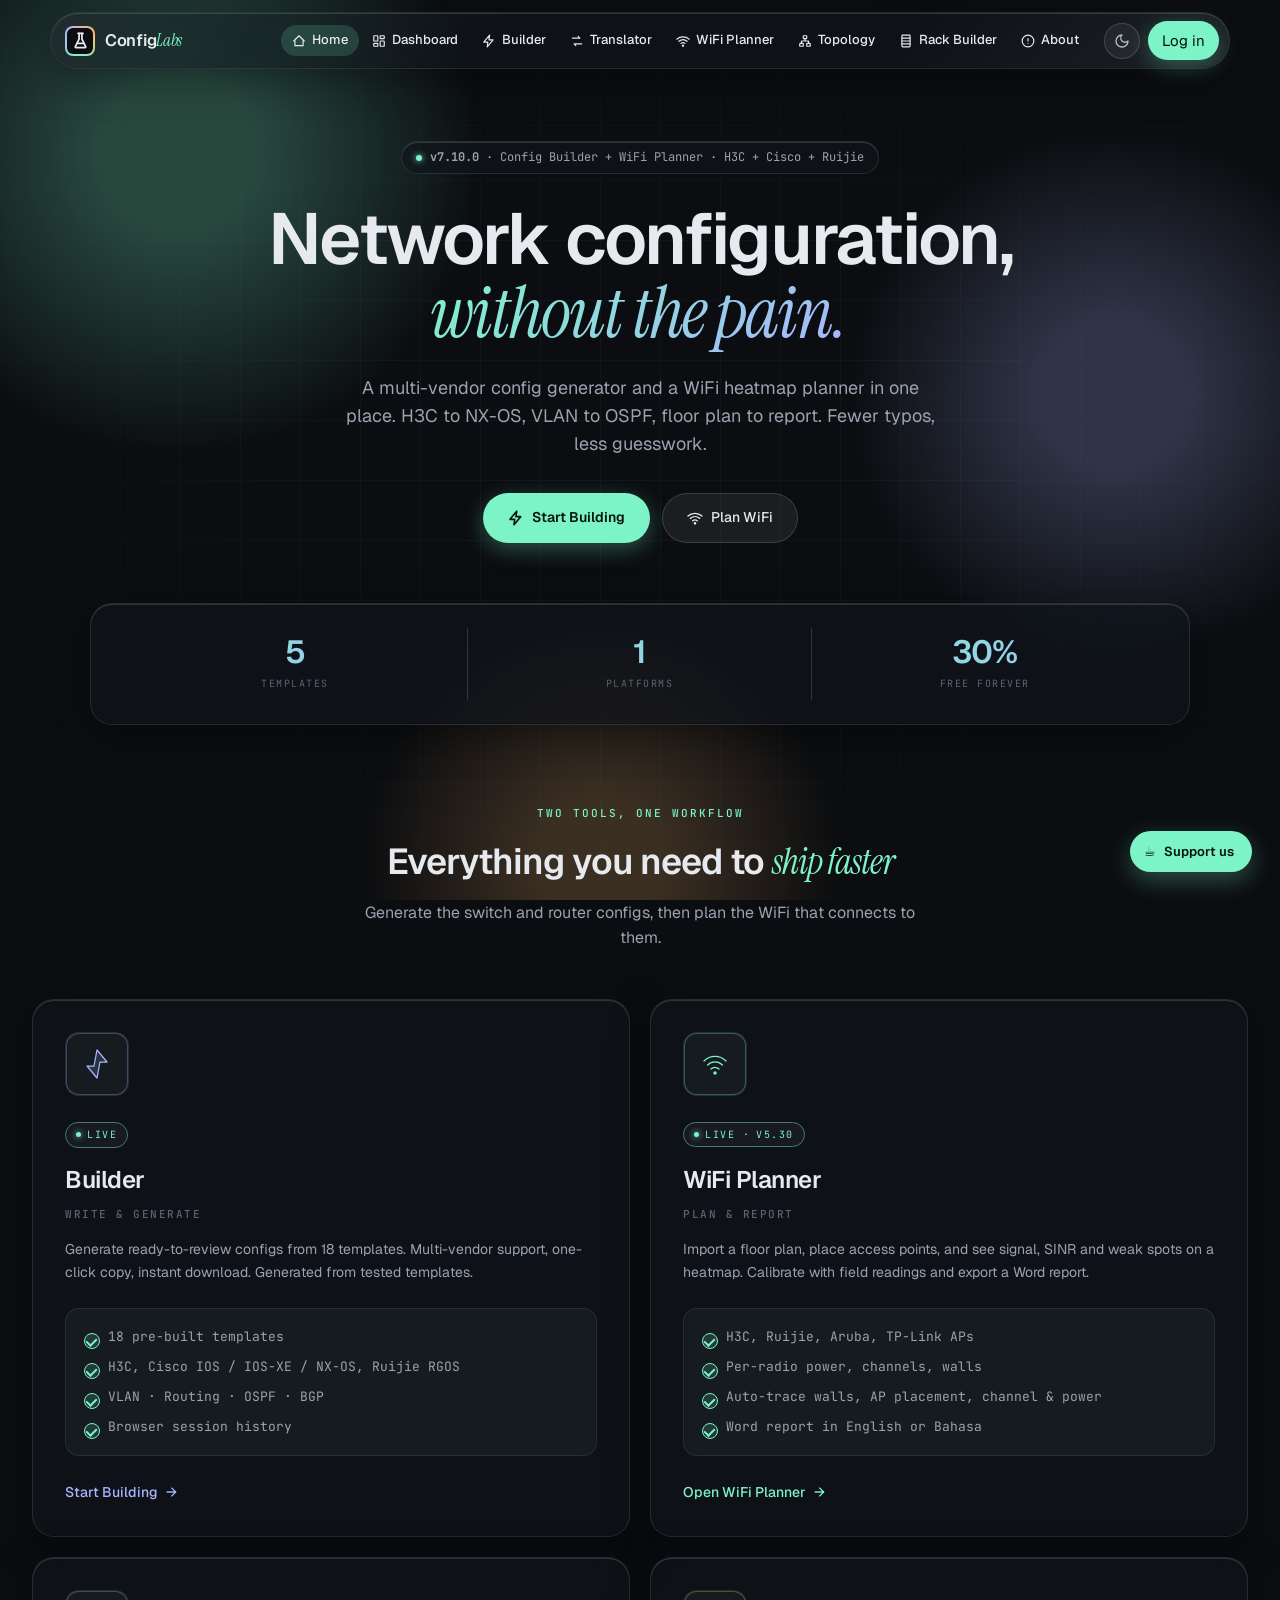
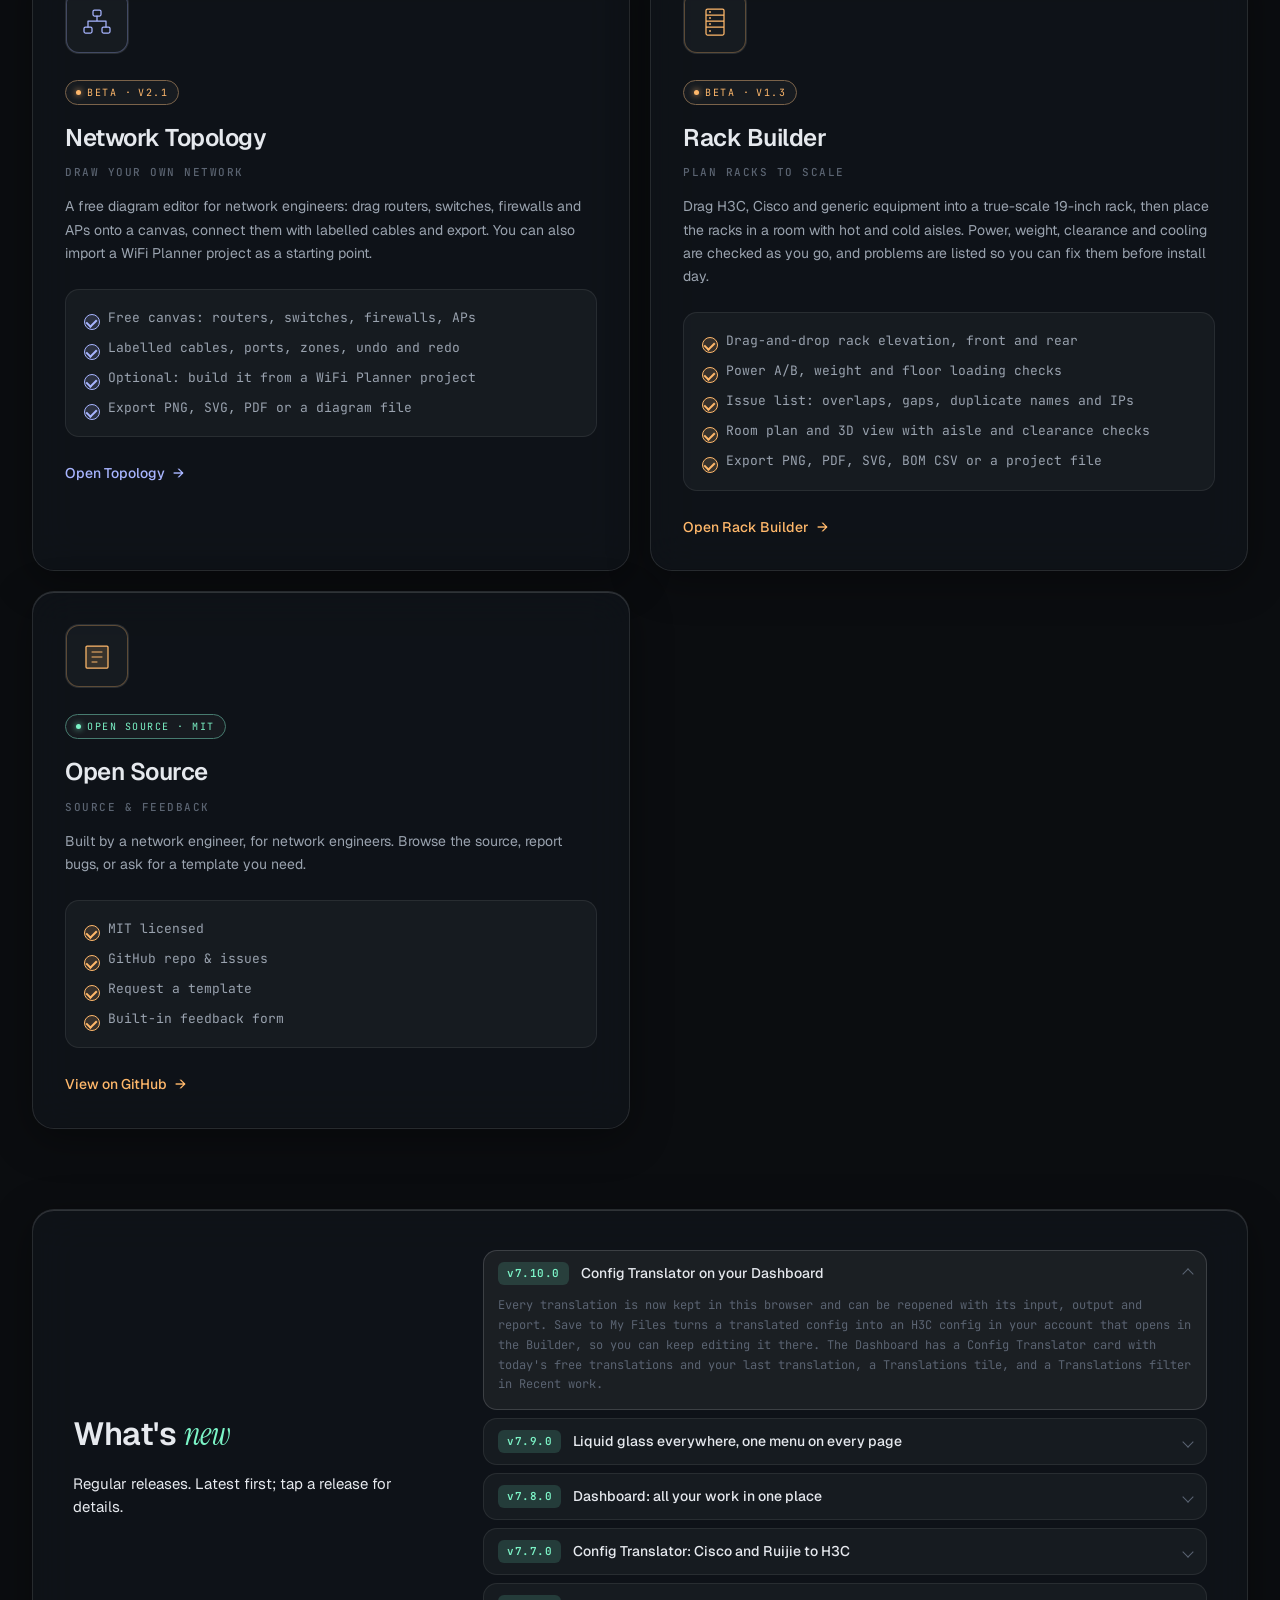
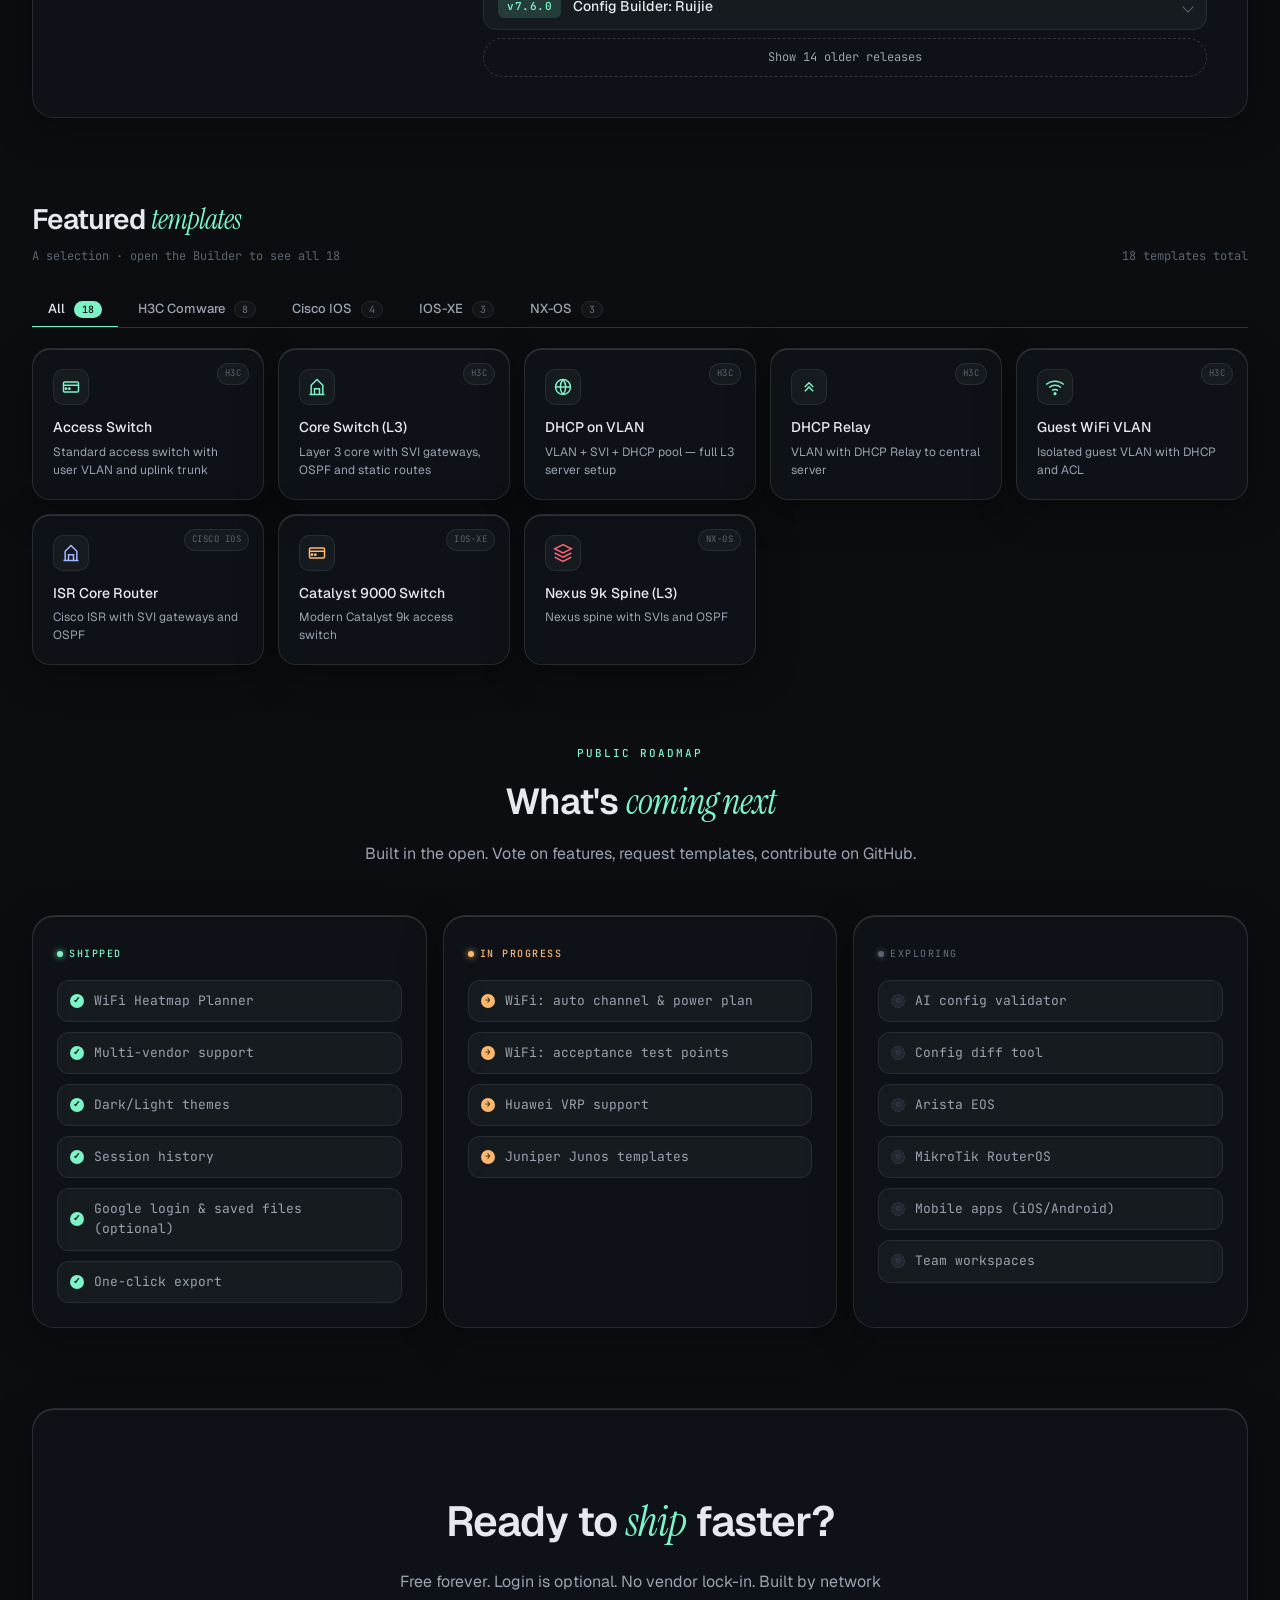
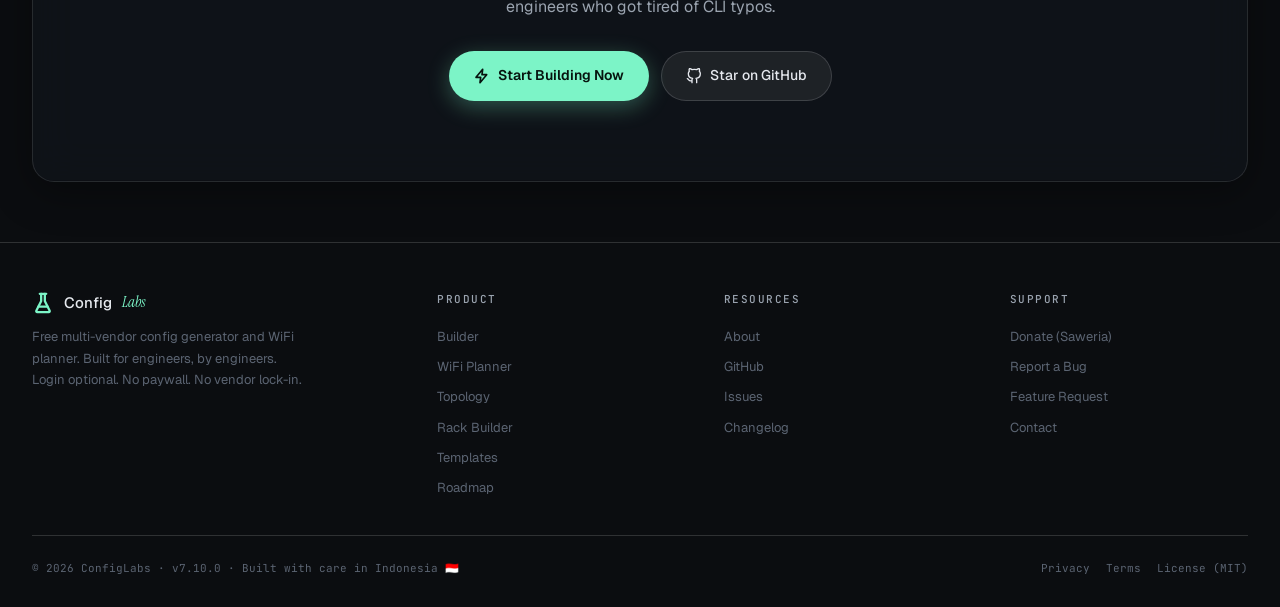
==== commit bc358dc3: "v7.10.0: Config Translator on the Dashboard, translation history, Save to My Files - Translator: eve" ====
--- a/index.html
+++ b/index.html
@@ -496,13 +496,14 @@
         <p>Regular releases. Latest first; tap a release for details.</p>
       </div>
       <div class="changelog">
-        <details class="cl-item" open><summary><span class="cl-version"><span data-cl-version>v7.9.0</span></span><h4>Liquid glass everywhere, one menu on every page</h4></summary><p>Every page now has the liquid-glass look of the Dashboard: glass panels, cards, toolbars and dialogs over soft colour glows, in dark and light. The top menu is now exactly the same on every page, with Log in or your account menu and the theme switch in one place, and your theme choice follows you from page to page. Code output, inputs and the drawing areas of the WiFi Planner, Topology and Rack Builder stay solid so they are easy to read.</p></details>
+        <details class="cl-item" open><summary><span class="cl-version"><span data-cl-version>v7.10.0</span></span><h4>Config Translator on your Dashboard</h4></summary><p>Every translation is now kept in this browser and can be reopened with its input, output and report. Save to My Files turns a translated config into an H3C config in your account that opens in the Builder, so you can keep editing it there. The Dashboard has a Config Translator card with today's free translations and your last translation, a Translations tile, and a Translations filter in Recent work.</p></details>
+        <details class="cl-item"><summary><span class="cl-version">v7.9.0</span><h4>Liquid glass everywhere, one menu on every page</h4></summary><p>Every page now has the liquid-glass look of the Dashboard: glass panels, cards, toolbars and dialogs over soft colour glows, in dark and light. The top menu is now exactly the same on every page, with Log in or your account menu and the theme switch in one place, and your theme choice follows you from page to page. Code output, inputs and the drawing areas of the WiFi Planner, Topology and Rack Builder stay solid so they are easy to read.</p></details>
         <details class="cl-item"><summary><span class="cl-version">v7.8.0</span><h4>Dashboard: all your work in one place</h4></summary><p>A new Dashboard page brings your saved configs, WiFi projects, topology diagrams and rack projects together, with a Continue where you left off card, today's Translator usage and quick actions. Liquid-glass design in dark and light, built for phones too. Diagrams and racks saved in this browser show up even when you are not logged in. The Builder can now open a saved config from a link, WiFi projects that live only in your account open from a link too, and logging in from the Dashboard brings you back to it.</p></details>
         <details class="cl-item"><summary><span class="cl-version">v7.7.0</span><h4>Config Translator: Cisco and Ruijie to H3C</h4></summary><p>Paste a Cisco IOS / IOS-XE or Ruijie RGOS config and get an H3C Comware config. VLANs, trunks, LAG, SVIs, DHCP, static routes, OSPF, ACLs (renumbered for Comware), VRRP/HSRP, SNMP, SSH and NAT overload are translated. A report lists every line that was not translated or needs a second look, plus the interface and ACL renaming. Free: 3 translations a day, up to 150 lines. The H3C Config Builder now also supports LAG, VRRP, ACL ports and names, SNMP, SSH and OSPF multi-area.</p></details>
         <details class="cl-item"><summary><span class="cl-version">v7.6.0</span><h4>Config Builder: Ruijie</h4></summary><p>Ruijie (RGOS) is now a vendor in the Config Builder, with three platforms: switches (VLAN, trunk, LAG, VRRP, OSPF, ACL), routers (dot1Q sub-interfaces, NAT, DHCP, routing) and WLAN AC with fit APs (SSIDs, AP groups, WPA2-PSK, DHCP option 138). Nine templates included. Syntax follows public Ruijie documentation, so test on your model first.</p></details>
-        <details class="cl-item"><summary><span class="cl-version">v7.5.0</span><h4>Rack Builder: polish</h4></summary><p>Press ? to see every shortcut (C cable tool, F fit, V front/rear, G gaps). The Core and Compute templates now come with cabling and power cords. Cable schedules export to PDF, PNG, SVG and CSV, and large projects (600+ devices) stay fast.</p></details>
-        <details class="cl-more"><summary><span class="cl-more-open">Show 13 older releases</span><span class="cl-more-close">Hide older releases</span></summary>
+        <details class="cl-more"><summary><span class="cl-more-open">Show 14 older releases</span><span class="cl-more-close">Hide older releases</span></summary>
           <div class="cl-older">
+          <details class="cl-item"><summary><span class="cl-version">v7.5.0</span><h4>Rack Builder: polish</h4></summary><p>Press ? to see every shortcut (C cable tool, F fit, V front/rear, G gaps). The Core and Compute templates now come with cabling and power cords. Cable schedules export to PDF, PNG, SVG and CSV, and large projects (600+ devices) stay fast.</p></details>
           <details class="cl-item"><summary><span class="cl-version">v7.4.0</span><h4>Rack Builder: power cords, cooling and hand-offs</h4></summary><p>Draw power cords from device PSUs to PDU outlets: devices then take their A or B feed from the PDU, and each PDU is checked against its capacity. Auto power cords wires a whole rack in one click. Racks now show kW, BTU/h and the airflow needed, with a warning above about 10 kW. Send the cabled devices to the Topology editor as a ready diagram, or open a switch in the Config Builder with its hostname and interface descriptions filled in from its cables.</p></details>
           <details class="cl-item"><summary><span class="cl-version">v7.3.0</span><h4>Rack Builder: cabling</h4></summary><p>Connect any port to any port with the Cable tool (press C): pick the cable type (Cat5e/6/6A, DAC, AOC, OM3/OM4/OS2 fiber, console, USB), colour, length and label. Cables are drawn on the rack front and rear, with warnings for a wrong cable type, a port used twice and a cable that is too long. Includes a cable schedule (CSV, PDF) and a purchase list by type and length.</p></details>
           <details class="cl-item"><summary><span class="cl-version">v7.2.1</span><h4>Rack Builder: vendor-accurate device looks</h4></summary><p>H3C switches and servers are now drawn in black and Cisco in grey, like the real hardware. The category colour moved to a thin line on top (toggle: Tag). H3C S6860 now has its console, management ports, four fan trays and two PSUs on the rear. H3C servers get the UniServer ear layout (VGA, Type-C, USB on the left; power, UID, health on the right), a Bezel toggle and serial labels.</p></details>
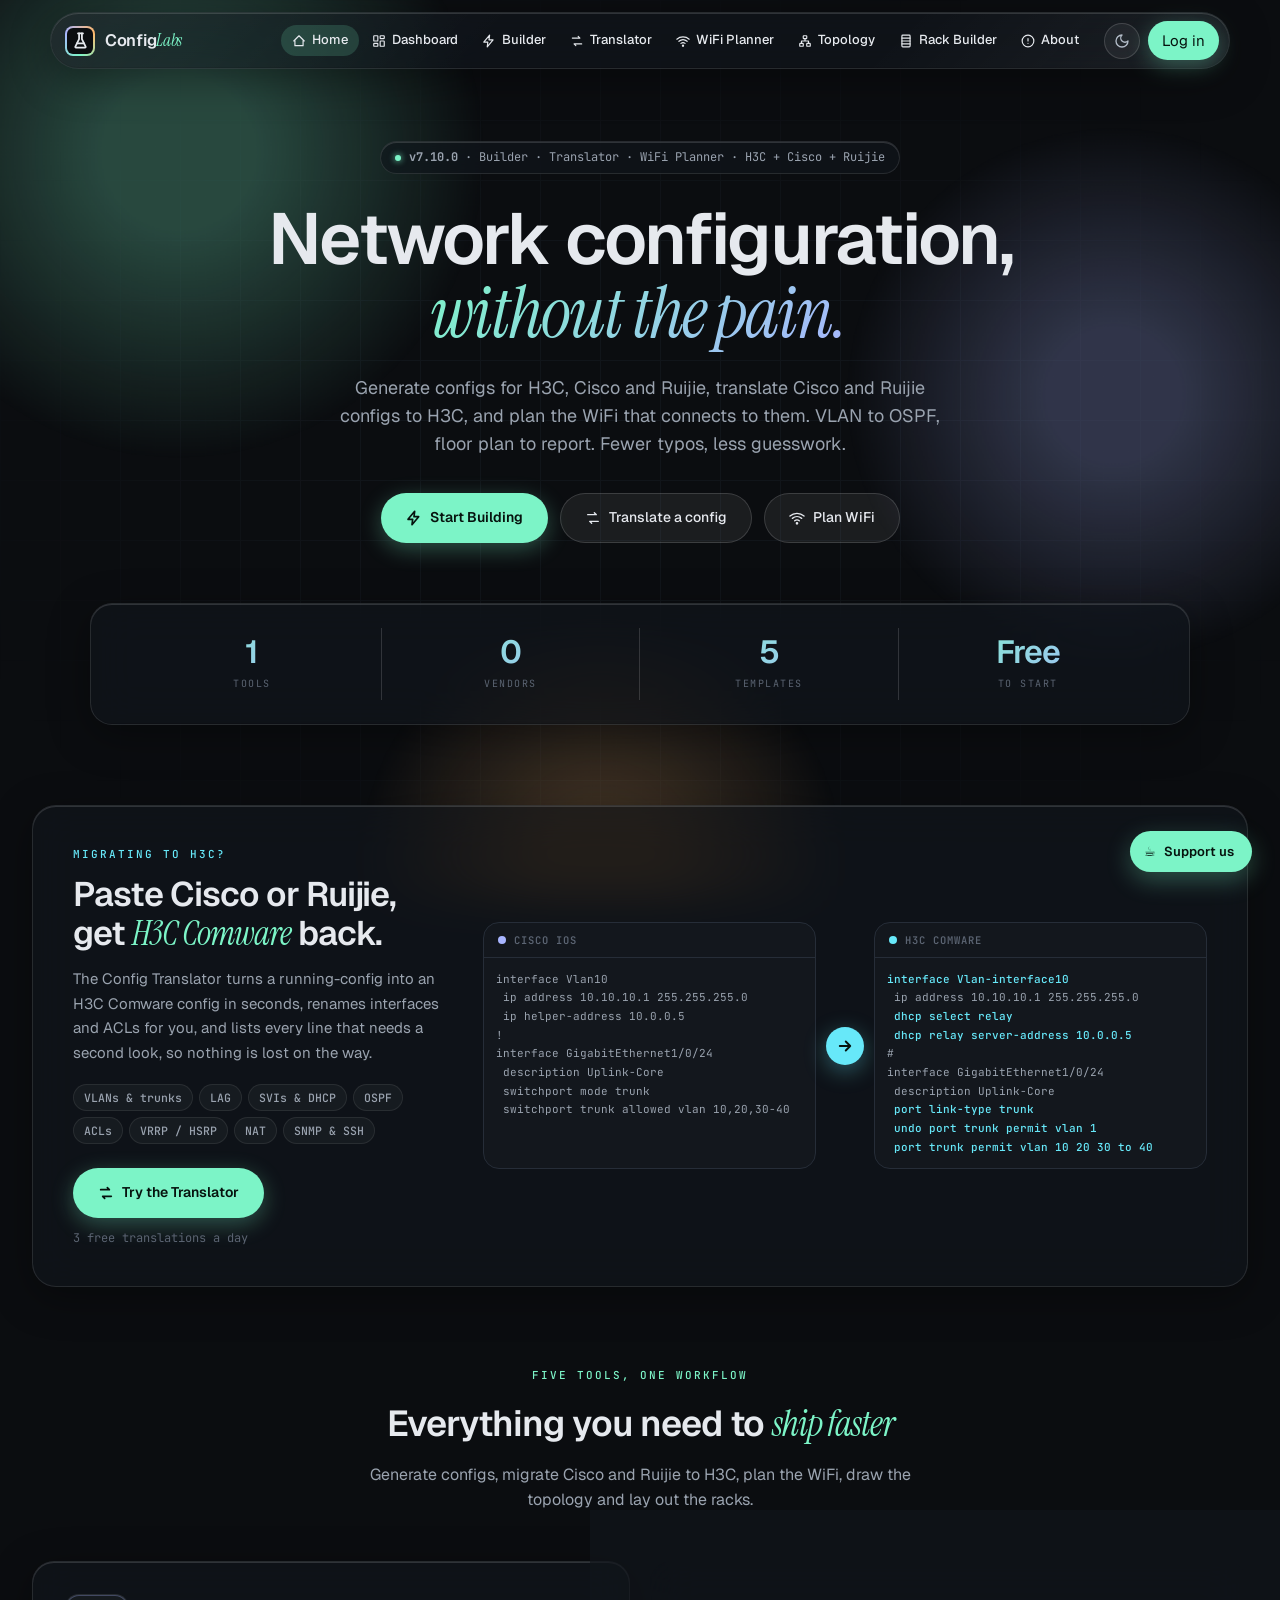
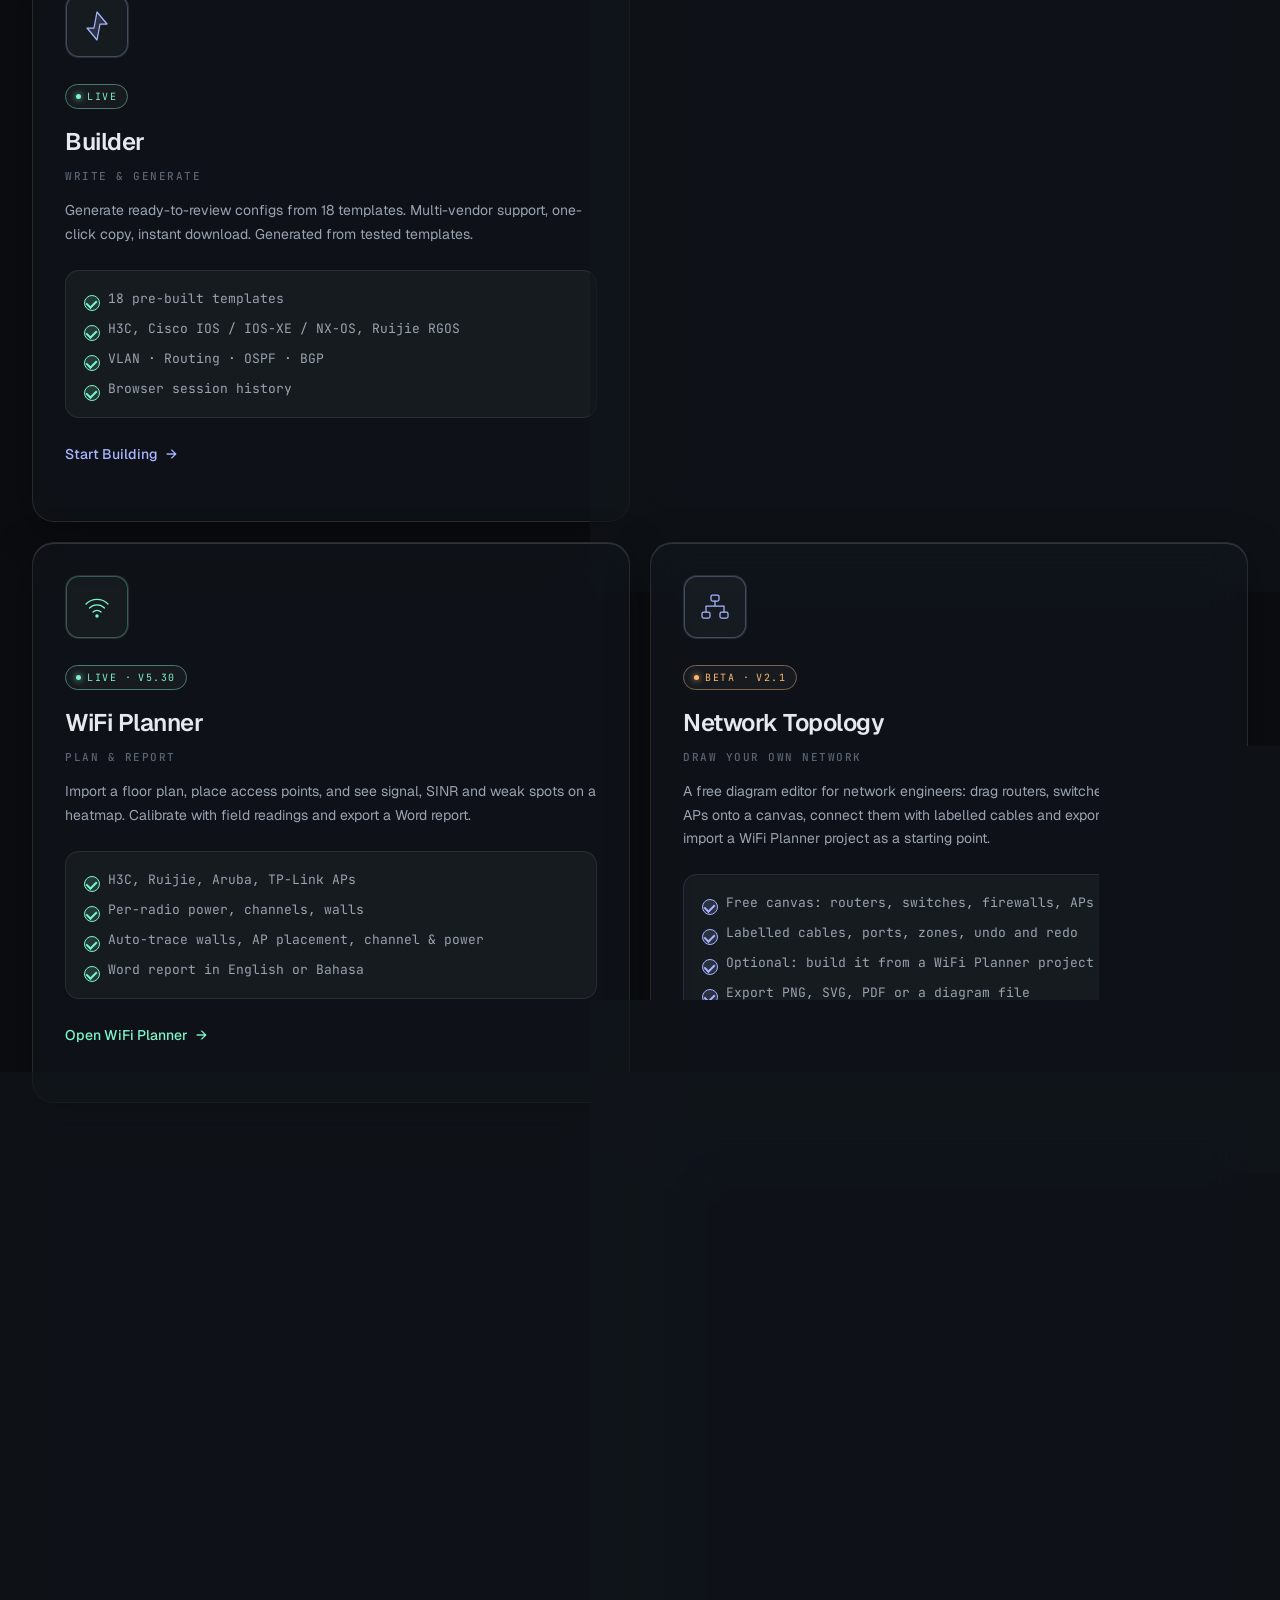
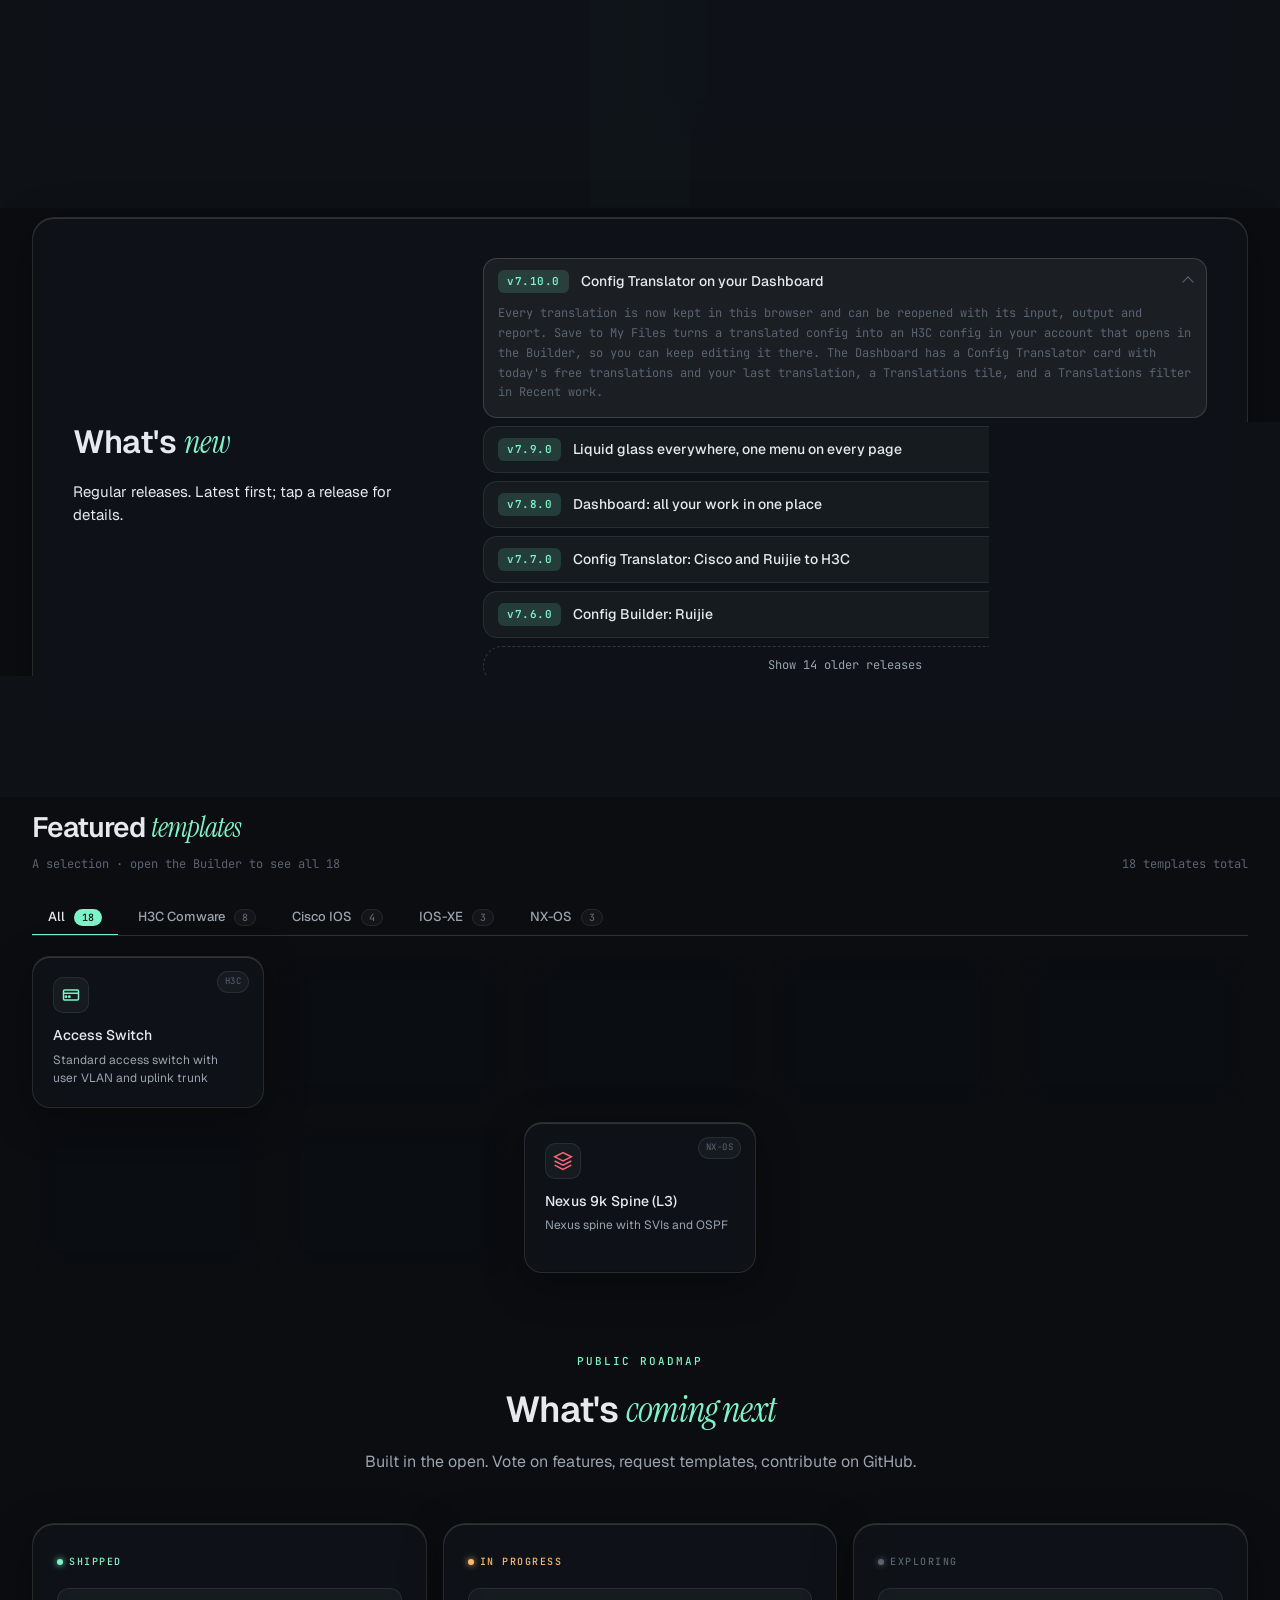
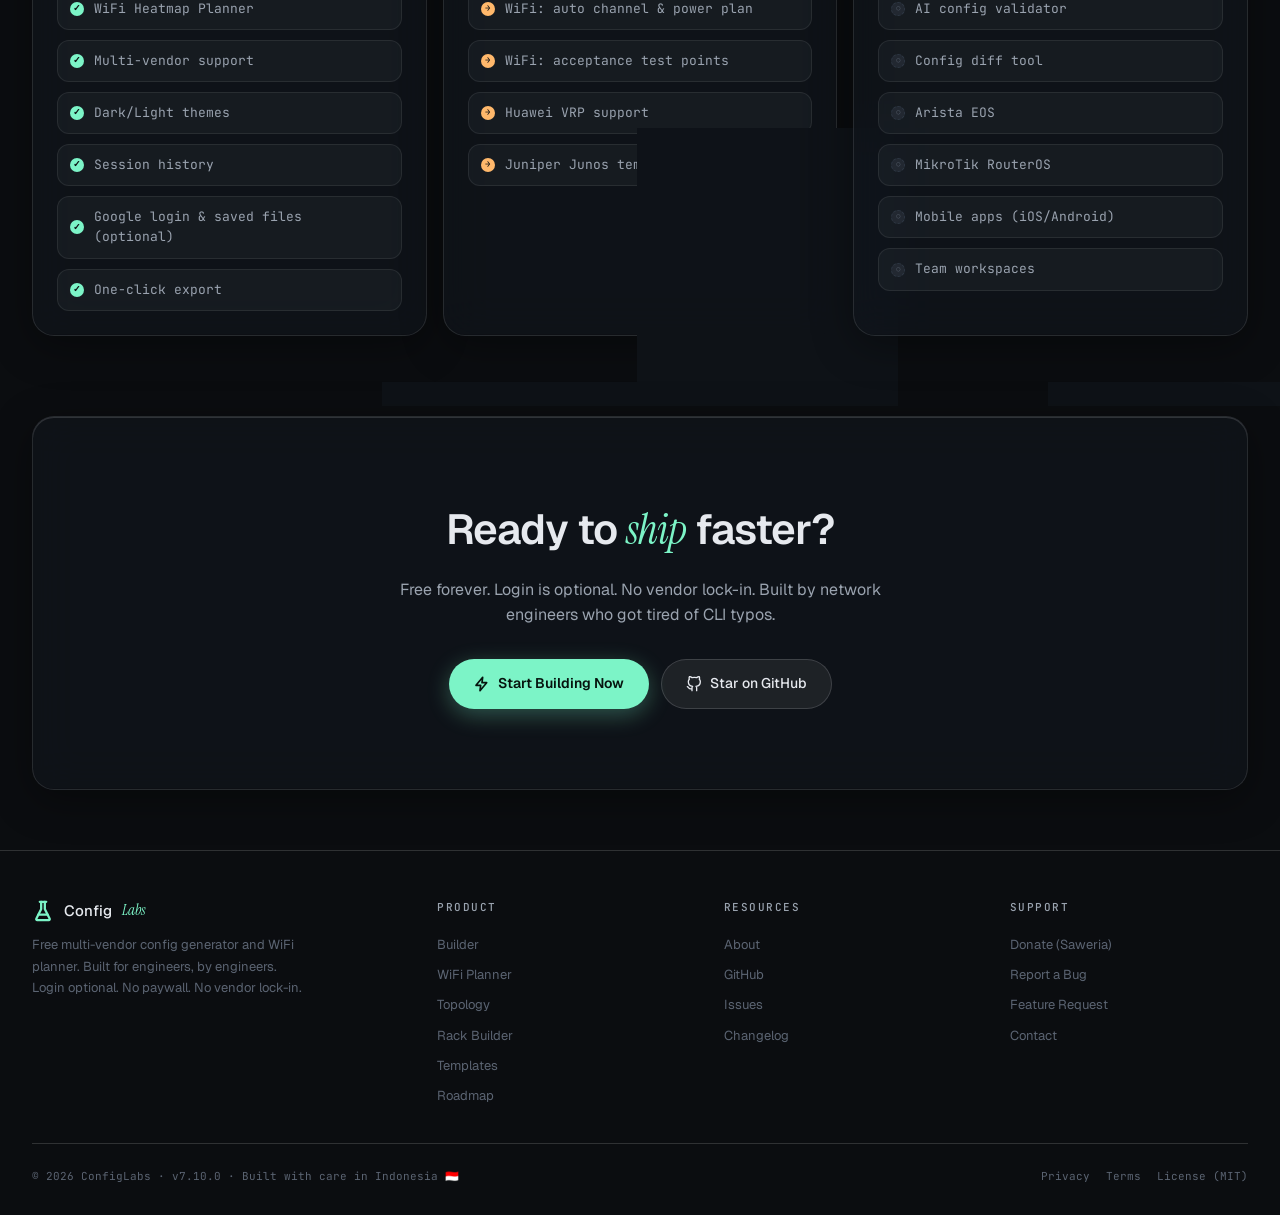
==== commit a6f152fa: "Home: put the Config Translator on the home page - "Migrating to H3C?" spotlight under the hero: a r" ====
--- a/index.html
+++ b/index.html
@@ -3,12 +3,12 @@
 <head>
 <meta charset="UTF-8"/>
 <meta name="viewport" content="width=device-width, initial-scale=1.0"/>
-<title>ConfigLabs — Network Config Generator &amp; WiFi Planner</title>
-<meta name="description" content="Free network config generator for H3C Comware, Cisco IOS, IOS-XE, NX-OS and Ruijie RGOS, plus a WiFi heatmap planner with Word reports. No login needed."/>
-<meta name="keywords" content="H3C config generator, Cisco IOS config, NX-OS config, Comware CLI, VLAN generator, OSPF config, WiFi heatmap planner, WiFi site survey, H3C access point"/>
+<title>ConfigLabs — Network Config Generator, Cisco to H3C Translator &amp; WiFi Planner</title>
+<meta name="description" content="Free network config generator for H3C Comware, Cisco and Ruijie, a Cisco and Ruijie to H3C config translator, a WiFi heatmap planner, topology and rack tools. No login needed."/>
+<meta name="keywords" content="H3C config generator, Cisco to H3C config converter, Cisco to H3C command translation, Ruijie to H3C, migrate Cisco to H3C Comware, Cisco IOS config, NX-OS config, Comware CLI, VLAN generator, OSPF config, WiFi heatmap planner, WiFi site survey, H3C access point"/>
 <meta name="author" content="ConfigLabs"/>
-<meta property="og:title" content="ConfigLabs — Network Config Generator &amp; WiFi Planner"/>
-<meta property="og:description" content="Generate H3C and Cisco configs in seconds, and plan WiFi coverage with heatmaps and ready-to-send reports. Free."/>
+<meta property="og:title" content="ConfigLabs — Network Config Generator, Cisco to H3C Translator &amp; WiFi Planner"/>
+<meta property="og:description" content="Generate H3C, Cisco and Ruijie configs in seconds, translate Cisco and Ruijie configs to H3C Comware, and plan WiFi coverage with heatmaps and reports. Free to start."/>
 <meta property="og:type" content="website"/>
 <link rel="canonical" href="https://configlabs.online/"/>
 <meta property="og:url" content="https://configlabs.online/"/>
@@ -30,7 +30,7 @@
 <link rel="preconnect" href="https://fonts.gstatic.com" crossorigin>
 <link href="https://fonts.googleapis.com/css2?family=JetBrains+Mono:wght@400;500;700&family=Instrument+Serif:ital@0;1&family=Geist:wght@300;400;500;600;700&display=swap" rel="stylesheet">
 <style>
-:root{
+:root{--tr:#67e8f9;
   --bg:#0b0d10;--bg-2:#111418;--surface:#15191f;--surface-2:#1b2027;
   --surface-hover:#222831;--border:#232a34;--border-strong:#2e3744;
   --text:#e6e9ee;--text-dim:#9aa3af;--text-muted:#5b6472;
@@ -44,7 +44,7 @@
   --radius:12px;--radius-lg:20px;
   --ease:cubic-bezier(.22,1,.36,1)
 }
-[data-theme="light"]{
+[data-theme="light"]{--tr:#0e7490;
   --bg:#f8f6f1;--bg-2:#fff;--surface:#fff;--surface-2:#f1ede3;
   --surface-hover:#ebe6d8;--border:#e4dfd0;--border-strong:#d0c9b5;
   --text:#1a1a1a;--text-dim:#5a5a5a;--text-muted:#8a8a8a;
@@ -80,12 +80,39 @@
 @keyframes fadeUp{from{opacity:0;transform:translateY(16px)}to{opacity:1;transform:translateY(0)}}
 
 /* STATS */
-.stats-bar{max-width:1100px;width:calc(100% - 32px);margin:0 auto 80px;padding:24px 32px;border-radius:22px;display:grid;grid-template-columns:repeat(3,1fr);gap:0;position:relative;z-index:1;animation:fadeUp .7s var(--ease) .4s both}
+.stats-bar{max-width:1100px;width:calc(100% - 32px);margin:0 auto 80px;padding:24px 32px;border-radius:22px;display:grid;grid-template-columns:repeat(4,1fr);gap:0;position:relative;z-index:1;animation:fadeUp .7s var(--ease) .4s both}
 .stat-item{text-align:center;padding:8px 16px;border-right:1px solid var(--cl-line-2)}
 .stat-item:last-child{border-right:none}
 .stat-num{font-size:32px;font-weight:600;letter-spacing:-1px;background:linear-gradient(135deg,var(--accent),var(--accent-2));-webkit-background-clip:text;background-clip:text;-webkit-text-fill-color:transparent;line-height:1}
 .stat-label{font-family:var(--mono);font-size:10px;color:var(--text-muted);text-transform:uppercase;letter-spacing:1.5px;margin-top:8px}
 @media(max-width:768px){.stats-bar{grid-template-columns:repeat(2,1fr);gap:16px;margin-bottom:56px;padding:20px}.stat-item{border-right:none;border-bottom:1px solid var(--cl-line-2);padding-bottom:16px}.stat-item:nth-child(3),.stat-item:nth-child(4){border-bottom:none}}
+
+/* TRANSLATOR SPOTLIGHT */
+.tr-spot{display:grid;grid-template-columns:minmax(0,.75fr) minmax(0,1.45fr);gap:36px;align-items:center;padding:40px;border-radius:24px;margin-bottom:80px;position:relative;z-index:1;
+  background:var(--cl-glass);border:1px solid var(--cl-line);-webkit-backdrop-filter:blur(22px) saturate(170%);backdrop-filter:blur(22px) saturate(170%);box-shadow:inset 0 1px 0 var(--cl-rim),var(--cl-shadow)}
+.tr-spot .eyebrow{font-family:var(--mono);font-size:11px;color:var(--tr);text-transform:uppercase;letter-spacing:2px;margin-bottom:12px;font-weight:500}
+.tr-spot h2{font-size:34px;font-weight:600;letter-spacing:-1px;line-height:1.15;margin-bottom:14px}
+.tr-spot h2 em{font-family:var(--serif);font-style:italic;color:var(--accent);font-weight:400}
+.tr-spot p{color:var(--text-dim);font-size:15px;line-height:1.65;margin-bottom:18px}
+.tr-tags{display:flex;flex-wrap:wrap;gap:6px;margin-bottom:24px}
+.tr-free{font:12px var(--mono);color:var(--text-muted);align-self:center}
+.tr-tags span{font:500 11.5px var(--mono);padding:5px 10px;border-radius:999px;background:var(--cl-item);border:1px solid var(--cl-item-line);color:var(--text-dim)}
+.tr-spot .hero-cta-row{justify-content:flex-start;margin:0}
+.tr-demo{display:grid;grid-template-columns:minmax(0,1fr) auto minmax(0,1fr);gap:10px;align-items:center}
+.tr-code{border-radius:16px;background:var(--cl-solid);border:1px solid var(--cl-solid-line);overflow:hidden;min-width:0;align-self:stretch}
+.tr-code .hd{display:flex;align-items:center;gap:8px;padding:10px 14px;border-bottom:1px solid var(--cl-solid-line);font:600 10.5px var(--mono);letter-spacing:1px;text-transform:uppercase;color:var(--text-muted)}
+.tr-code .hd i{width:8px;height:8px;border-radius:50%;background:var(--c)}
+.tr-code pre{margin:0;padding:12px 12px;font:11px/1.7 var(--mono);color:var(--text-dim);overflow-x:auto;white-space:pre}
+.tr-code pre b{color:var(--tr);font-weight:500}
+.tr-arrow{width:38px;height:38px;border-radius:50%;display:grid;place-items:center;background:var(--tr);color:#06130e;box-shadow:0 6px 22px color-mix(in srgb,var(--tr) 35%,transparent)}
+[data-theme="light"] .tr-arrow{color:#fff}
+@media(max-width:1000px){.tr-spot{grid-template-columns:1fr;padding:28px;gap:28px}}
+@media(max-width:700px){.tr-demo{grid-template-columns:1fr}.tr-arrow{transform:rotate(90deg);justify-self:center}.tr-spot h2{font-size:28px}.tr-spot{padding:22px}}
+.feature-card.translator:hover{border-color:var(--tr)}
+.feature-card.translator .feature-icon{box-shadow:inset 0 0 0 1px color-mix(in srgb,var(--tr) 30%,transparent)}
+.feature-card.translator .feature-cta{color:var(--tr)}
+.feature-card.translator .feature-benefits li::before{background:color-mix(in srgb,var(--tr) 15%,transparent);border-color:var(--tr)}
+.feature-card.translator .feature-benefits li::after{border-color:var(--tr)}
 
 /* FEATURES */
 .container{position:relative;z-index:1;max-width:1280px;margin:0 auto;padding:0 32px}
@@ -336,14 +363,18 @@
 <section class="hero">
   <div class="hero-tag">
     <span class="live"></span>
-    <span><b data-cl-version>v6.0.0</b> · Config Builder + WiFi Planner · H3C + Cisco + Ruijie</span>
+    <span><b data-cl-version>v6.0.0</b> · Builder · Translator · WiFi Planner · H3C + Cisco + Ruijie</span>
   </div>
   <h1>Network configuration,<br><span class="serif">without the pain.</span></h1>
-  <p>A multi-vendor config generator and a WiFi heatmap planner in one place. H3C to NX-OS, VLAN to OSPF, floor plan to report. Fewer typos, less guesswork.</p>
+  <p>Generate configs for H3C, Cisco and Ruijie, translate Cisco and Ruijie configs to H3C, and plan the WiFi that connects to them. VLAN to OSPF, floor plan to report. Fewer typos, less guesswork.</p>
   <div class="hero-cta-row">
     <a href="/builder.html" class="btn-primary">
       <svg width="16" height="16" viewBox="0 0 24 24" fill="none" stroke="currentColor" stroke-width="2.5" stroke-linecap="round" stroke-linejoin="round"><path d="M13 2L3 14h7l-1 8 10-12h-7l1-8z"/></svg>
       Start Building
+    </a>
+    <a href="/translate.html" class="btn-secondary">
+      <svg width="16" height="16" viewBox="0 0 24 24" fill="none" stroke="currentColor" stroke-width="2" stroke-linecap="round" stroke-linejoin="round"><path d="M4 7h13l-3-3M20 17H7l3 3"/></svg>
+      Translate a config
     </a>
     <a href="/wifi.html" class="btn-secondary">
       <svg width="16" height="16" viewBox="0 0 24 24" fill="none" stroke="currentColor" stroke-width="2" stroke-linecap="round" stroke-linejoin="round"><path d="M5 12.55a11 11 0 0 1 14.08 0"/><path d="M1.42 9a16 16 0 0 1 21.16 0"/><path d="M8.53 16.11a6 6 0 0 1 6.95 0"/><circle cx="12" cy="20" r="1"/></svg>
@@ -354,17 +385,53 @@
 
 <!-- STATS -->
 <div class="stats-bar">
+  <div class="stat-item"><div class="stat-num">5</div><div class="stat-label">Tools</div></div>
+  <div class="stat-item"><div class="stat-num">3</div><div class="stat-label">Vendors</div></div>
   <div class="stat-item"><div class="stat-num">18</div><div class="stat-label">Templates</div></div>
-  <div class="stat-item"><div class="stat-num">4</div><div class="stat-label">Platforms</div></div>
-  <div class="stat-item"><div class="stat-num">100%</div><div class="stat-label">Free Forever</div></div>
+  <div class="stat-item"><div class="stat-num">Free</div><div class="stat-label">To start</div></div>
 </div>
 
 <div class="container">
 
+  <!-- TRANSLATOR SPOTLIGHT -->
+  <section class="tr-spot" aria-labelledby="tr-spot-h">
+    <div>
+      <div class="eyebrow">Migrating to H3C?</div>
+      <h2 id="tr-spot-h">Paste Cisco or Ruijie,<br>get <em>H3C Comware</em> back.</h2>
+      <p>The Config Translator turns a running-config into an H3C Comware config in seconds, renames interfaces and ACLs for you, and lists every line that needs a second look, so nothing is lost on the way.</p>
+      <div class="tr-tags"><span>VLANs &amp; trunks</span><span>LAG</span><span>SVIs &amp; DHCP</span><span>OSPF</span><span>ACLs</span><span>VRRP / HSRP</span><span>NAT</span><span>SNMP &amp; SSH</span></div>
+      <div class="hero-cta-row">
+        <a href="/translate.html" class="btn-primary"><svg width="16" height="16" viewBox="0 0 24 24" fill="none" stroke="currentColor" stroke-width="2.5" stroke-linecap="round" stroke-linejoin="round"><path d="M4 7h13l-3-3M20 17H7l3 3"/></svg>Try the Translator</a>
+        <span class="tr-free">3 free translations a day</span>
+      </div>
+    </div>
+    <div class="tr-demo" aria-label="Example: a Cisco config and its H3C translation">
+      <div class="tr-code" style="--c:#a8b5ff"><div class="hd"><i></i>Cisco IOS</div><pre>interface Vlan10
+ ip address 10.10.10.1 255.255.255.0
+ ip helper-address 10.0.0.5
+!
+interface GigabitEthernet1/0/24
+ description Uplink-Core
+ switchport mode trunk
+ switchport trunk allowed vlan 10,20,30-40</pre></div>
+      <span class="tr-arrow" aria-hidden="true"><svg width="18" height="18" viewBox="0 0 24 24" fill="none" stroke="currentColor" stroke-width="2.5" stroke-linecap="round" stroke-linejoin="round"><path d="M5 12h14M13 6l6 6-6 6"/></svg></span>
+      <div class="tr-code" style="--c:var(--tr)"><div class="hd"><i></i>H3C Comware</div><pre><b>interface Vlan-interface10</b>
+ ip address 10.10.10.1 255.255.255.0
+<b> dhcp select relay
+ dhcp relay server-address 10.0.0.5</b>
+#
+interface GigabitEthernet1/0/24
+ description Uplink-Core
+<b> port link-type trunk
+ undo port trunk permit vlan 1
+ port trunk permit vlan 10 20 30 to 40</b></pre></div>
+    </div>
+  </section>
+
   <div class="section-head-center">
-    <div class="eyebrow">Two tools, one workflow</div>
+    <div class="eyebrow">Five tools, one workflow</div>
     <h2>Everything you need to <em>ship faster</em></h2>
-    <p>Generate the switch and router configs, then plan the WiFi that connects to them.</p>
+    <p>Generate configs, migrate Cisco and Ruijie to H3C, plan the WiFi, draw the topology and lay out the racks.</p>
   </div>
 
   <div class="features-grid">
@@ -389,6 +456,29 @@
       </ul>
       <span class="feature-cta">Start Building</span>
     </a>
+
+    <!-- TRANSLATOR -->
+    <a href="/translate.html" class="feature-card translator">
+      <div class="feature-icon">
+        <svg viewBox="0 0 64 64" fill="none">
+          <path d="M10 20h36l-8-8" stroke="#67e8f9" stroke-width="2.5" stroke-linecap="round" stroke-linejoin="round"/>
+          <path d="M54 44H18l8 8" stroke="#67e8f9" stroke-width="2.5" stroke-linecap="round" stroke-linejoin="round"/>
+          <rect x="22" y="27" width="20" height="10" rx="3" fill="#67e8f9" opacity="0.15" stroke="#67e8f9" stroke-width="2"/>
+        </svg>
+      </div>
+      <div class="feature-status live"><span class="dot"></span>New · Live</div>
+      <h2>Config Translator</h2>
+      <div class="subtitle">Migrate to H3C</div>
+      <p>Paste a Cisco IOS / IOS-XE or Ruijie RGOS config and get H3C Comware back, with a report of every line that was renamed, needs a check or could not be translated.</p>
+      <ul class="feature-benefits">
+        <li>Cisco IOS / IOS-XE and Ruijie RGOS to H3C</li>
+        <li>VLANs, LAG, SVIs, OSPF, ACLs, VRRP, NAT</li>
+        <li>Line-by-line report of what to check</li>
+        <li>Save to My Files and keep editing in the Builder</li>
+      </ul>
+      <span class="feature-cta">Translate a config</span>
+    </a>
+
 
     <!-- WIFI -->
     <a href="/wifi.html" class="feature-card wifi">
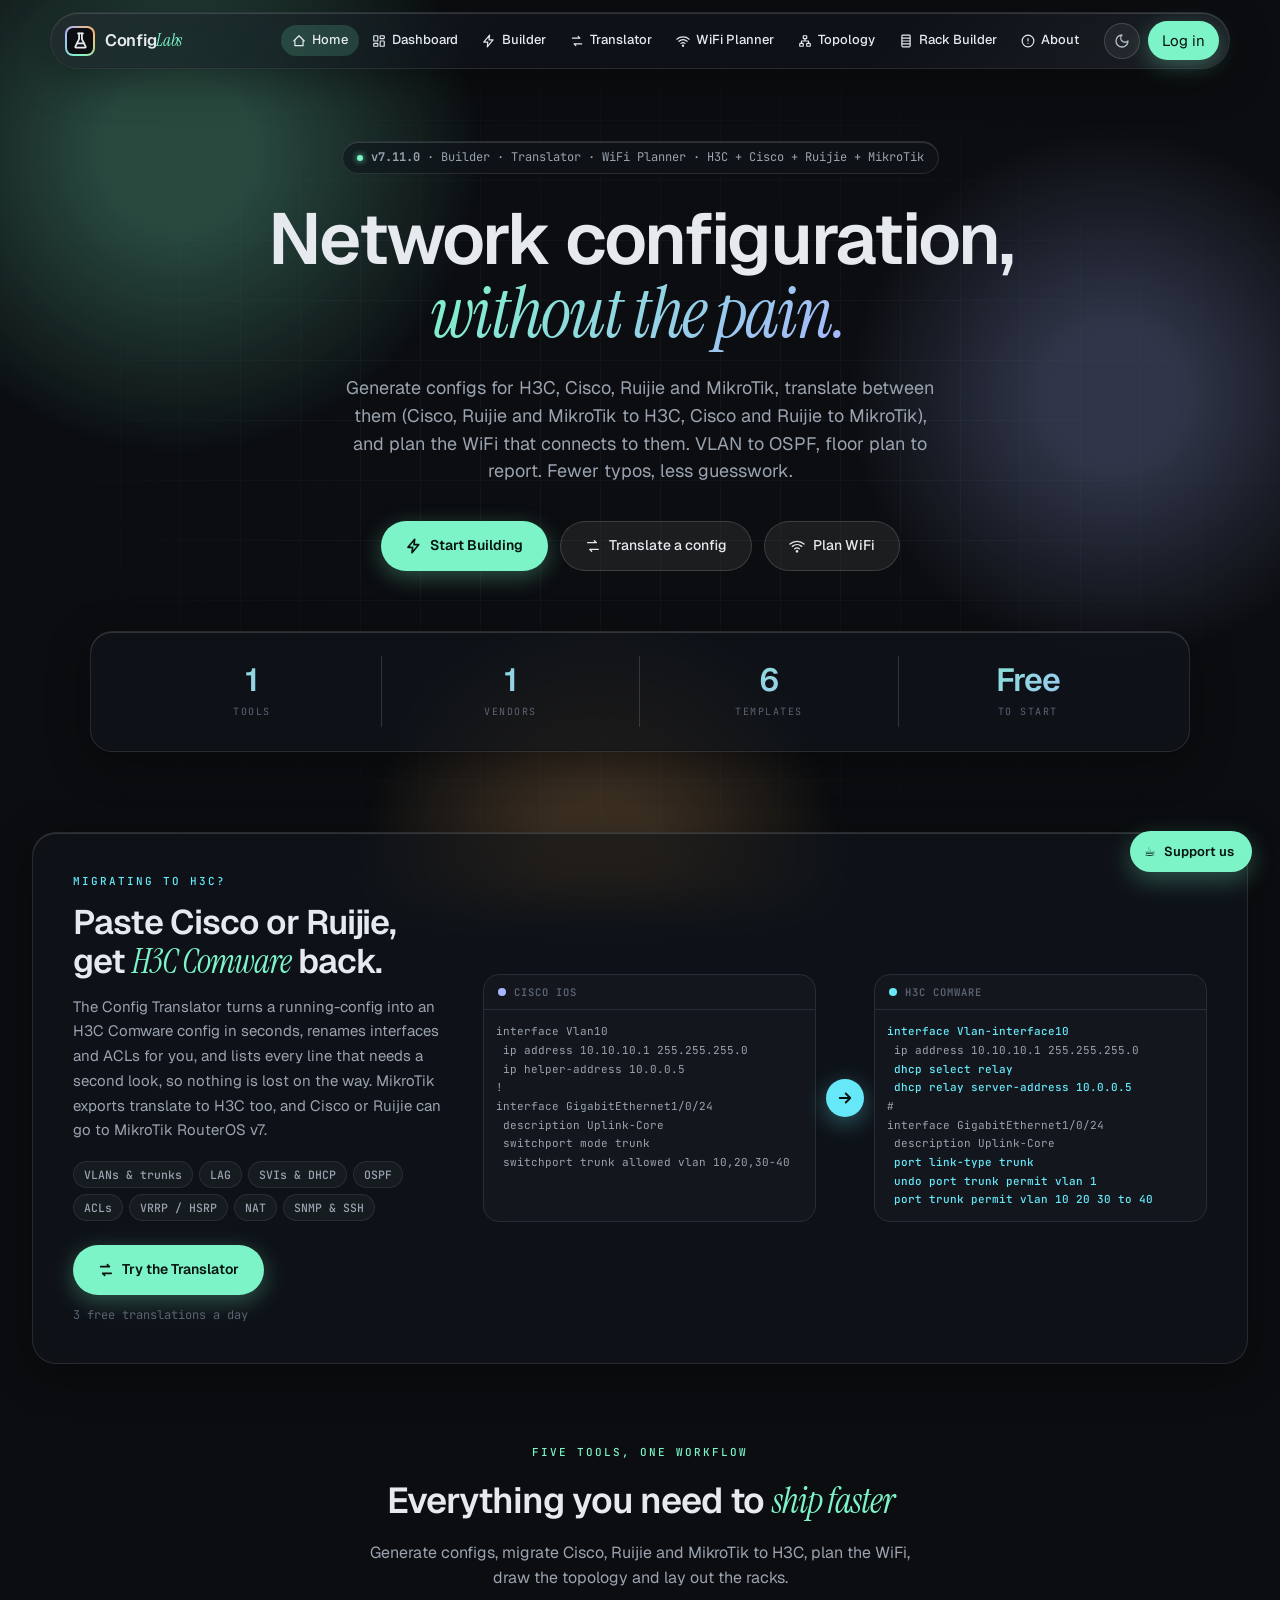
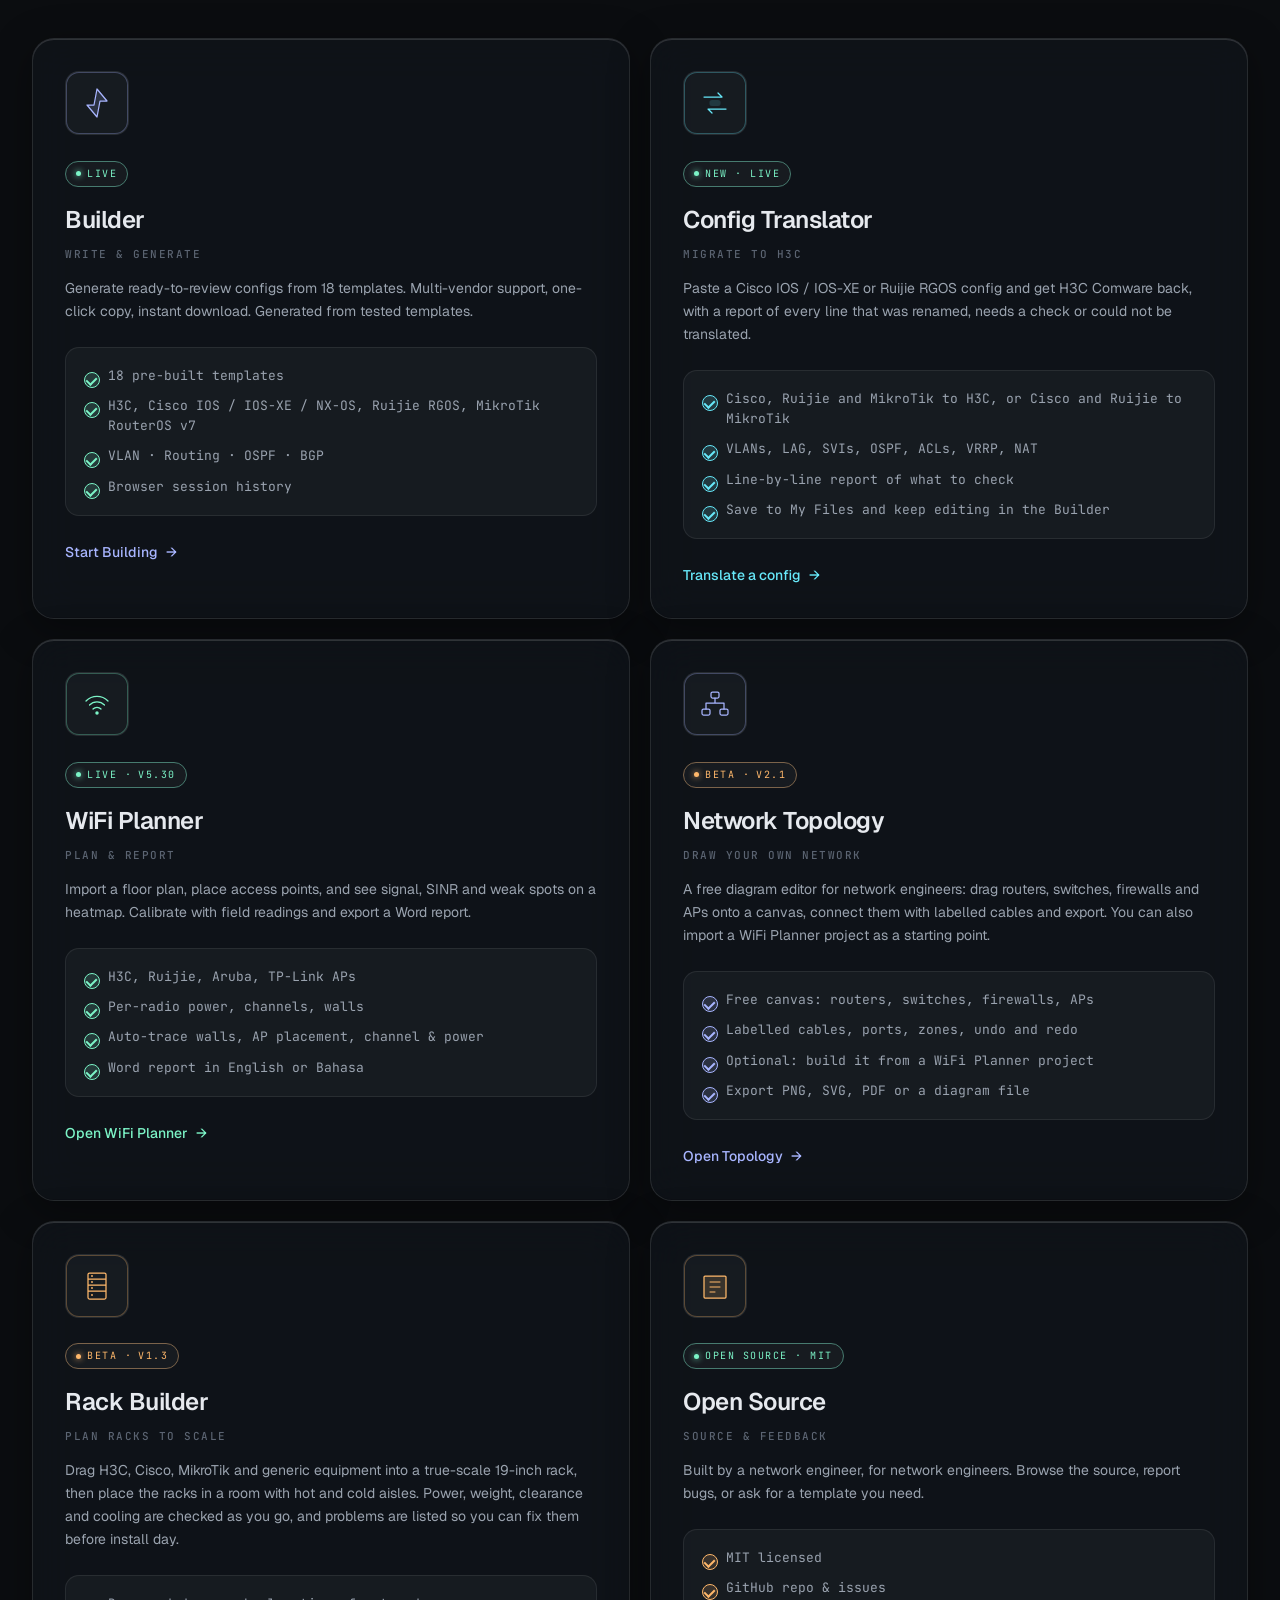
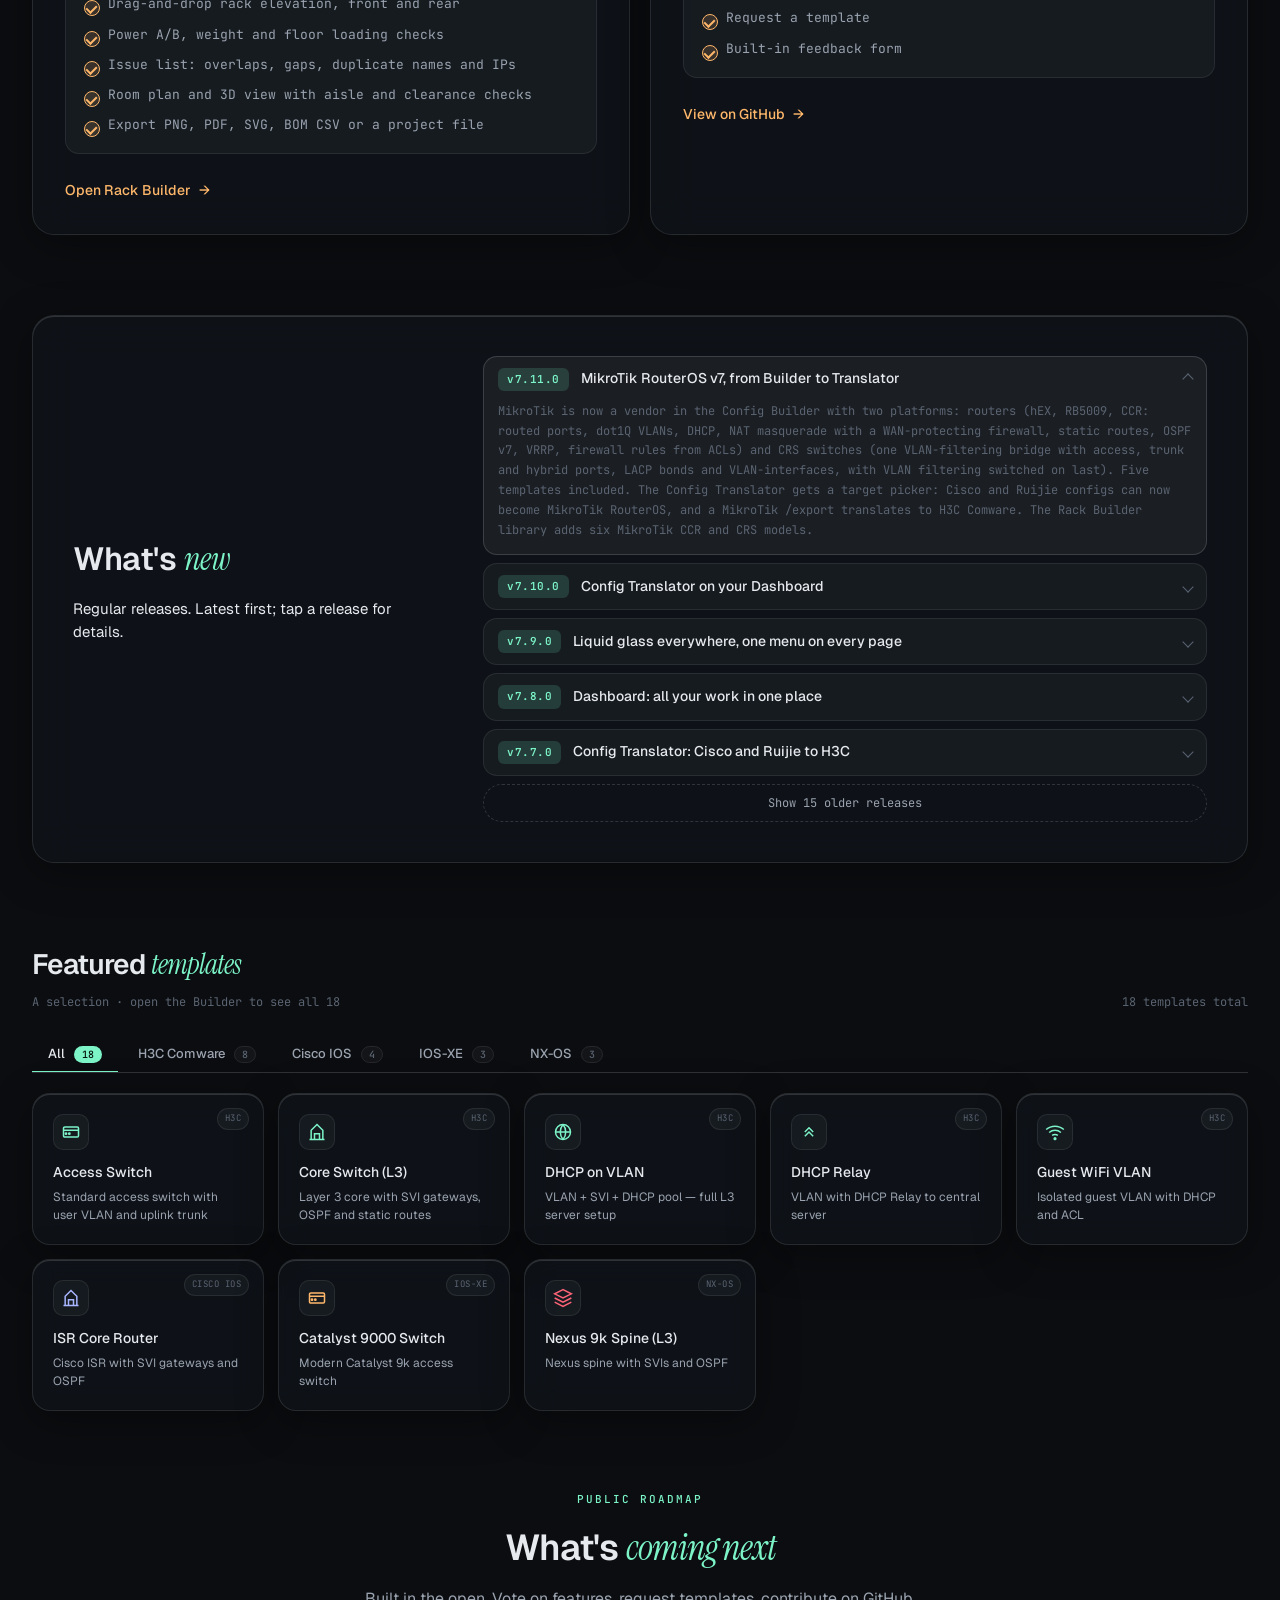
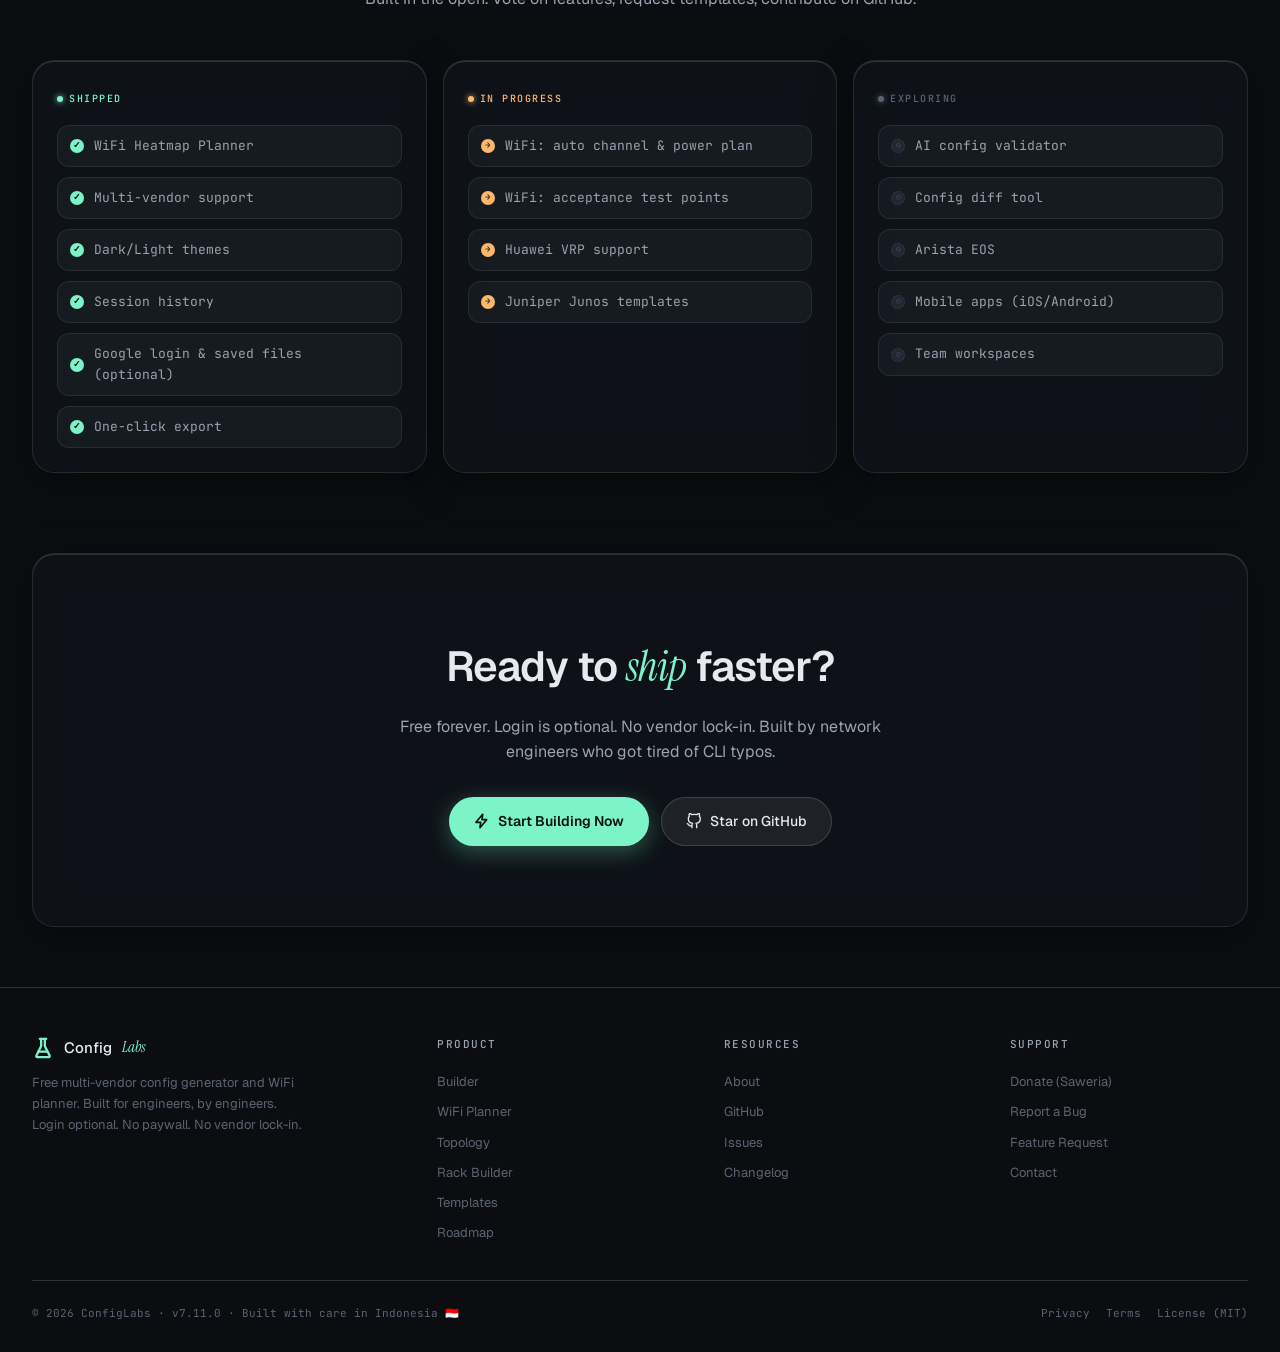
==== commit d4ef6287: "v7.11.0: MikroTik RouterOS v7 in the Builder, Translator and Rack Builder - Builder: MikroTik vendor" ====
--- a/index.html
+++ b/index.html
@@ -4,11 +4,11 @@
 <meta charset="UTF-8"/>
 <meta name="viewport" content="width=device-width, initial-scale=1.0"/>
 <title>ConfigLabs — Network Config Generator, Cisco to H3C Translator &amp; WiFi Planner</title>
-<meta name="description" content="Free network config generator for H3C Comware, Cisco and Ruijie, a Cisco and Ruijie to H3C config translator, a WiFi heatmap planner, topology and rack tools. No login needed."/>
+<meta name="description" content="Free network config generator for H3C Comware, Cisco, Ruijie and MikroTik RouterOS, a Cisco, Ruijie and MikroTik to H3C config translator (and Cisco to MikroTik), a WiFi heatmap planner, topology and rack tools. No login needed."/>
 <meta name="keywords" content="H3C config generator, Cisco to H3C config converter, Cisco to H3C command translation, Ruijie to H3C, migrate Cisco to H3C Comware, Cisco IOS config, NX-OS config, Comware CLI, VLAN generator, OSPF config, WiFi heatmap planner, WiFi site survey, H3C access point"/>
 <meta name="author" content="ConfigLabs"/>
 <meta property="og:title" content="ConfigLabs — Network Config Generator, Cisco to H3C Translator &amp; WiFi Planner"/>
-<meta property="og:description" content="Generate H3C, Cisco and Ruijie configs in seconds, translate Cisco and Ruijie configs to H3C Comware, and plan WiFi coverage with heatmaps and reports. Free to start."/>
+<meta property="og:description" content="Generate H3C, Cisco, Ruijie and MikroTik configs in seconds, translate Cisco, Ruijie and MikroTik configs to H3C Comware (or Cisco to MikroTik), and plan WiFi coverage with heatmaps and reports. Free to start."/>
 <meta property="og:type" content="website"/>
 <link rel="canonical" href="https://configlabs.online/"/>
 <meta property="og:url" content="https://configlabs.online/"/>
@@ -363,10 +363,10 @@
 <section class="hero">
   <div class="hero-tag">
     <span class="live"></span>
-    <span><b data-cl-version>v6.0.0</b> · Builder · Translator · WiFi Planner · H3C + Cisco + Ruijie</span>
+    <span><b data-cl-version>v6.0.0</b> · Builder · Translator · WiFi Planner · H3C + Cisco + Ruijie + MikroTik</span>
   </div>
   <h1>Network configuration,<br><span class="serif">without the pain.</span></h1>
-  <p>Generate configs for H3C, Cisco and Ruijie, translate Cisco and Ruijie configs to H3C, and plan the WiFi that connects to them. VLAN to OSPF, floor plan to report. Fewer typos, less guesswork.</p>
+  <p>Generate configs for H3C, Cisco, Ruijie and MikroTik, translate between them (Cisco, Ruijie and MikroTik to H3C, Cisco and Ruijie to MikroTik), and plan the WiFi that connects to them. VLAN to OSPF, floor plan to report. Fewer typos, less guesswork.</p>
   <div class="hero-cta-row">
     <a href="/builder.html" class="btn-primary">
       <svg width="16" height="16" viewBox="0 0 24 24" fill="none" stroke="currentColor" stroke-width="2.5" stroke-linecap="round" stroke-linejoin="round"><path d="M13 2L3 14h7l-1 8 10-12h-7l1-8z"/></svg>
@@ -386,7 +386,7 @@
 <!-- STATS -->
 <div class="stats-bar">
   <div class="stat-item"><div class="stat-num">5</div><div class="stat-label">Tools</div></div>
-  <div class="stat-item"><div class="stat-num">3</div><div class="stat-label">Vendors</div></div>
+  <div class="stat-item"><div class="stat-num">4</div><div class="stat-label">Vendors</div></div>
   <div class="stat-item"><div class="stat-num">18</div><div class="stat-label">Templates</div></div>
   <div class="stat-item"><div class="stat-num">Free</div><div class="stat-label">To start</div></div>
 </div>
@@ -398,7 +398,7 @@
     <div>
       <div class="eyebrow">Migrating to H3C?</div>
       <h2 id="tr-spot-h">Paste Cisco or Ruijie,<br>get <em>H3C Comware</em> back.</h2>
-      <p>The Config Translator turns a running-config into an H3C Comware config in seconds, renames interfaces and ACLs for you, and lists every line that needs a second look, so nothing is lost on the way.</p>
+      <p>The Config Translator turns a running-config into an H3C Comware config in seconds, renames interfaces and ACLs for you, and lists every line that needs a second look, so nothing is lost on the way. MikroTik exports translate to H3C too, and Cisco or Ruijie can go to MikroTik RouterOS v7.</p>
       <div class="tr-tags"><span>VLANs &amp; trunks</span><span>LAG</span><span>SVIs &amp; DHCP</span><span>OSPF</span><span>ACLs</span><span>VRRP / HSRP</span><span>NAT</span><span>SNMP &amp; SSH</span></div>
       <div class="hero-cta-row">
         <a href="/translate.html" class="btn-primary"><svg width="16" height="16" viewBox="0 0 24 24" fill="none" stroke="currentColor" stroke-width="2.5" stroke-linecap="round" stroke-linejoin="round"><path d="M4 7h13l-3-3M20 17H7l3 3"/></svg>Try the Translator</a>
@@ -431,7 +431,7 @@
   <div class="section-head-center">
     <div class="eyebrow">Five tools, one workflow</div>
     <h2>Everything you need to <em>ship faster</em></h2>
-    <p>Generate configs, migrate Cisco and Ruijie to H3C, plan the WiFi, draw the topology and lay out the racks.</p>
+    <p>Generate configs, migrate Cisco, Ruijie and MikroTik to H3C, plan the WiFi, draw the topology and lay out the racks.</p>
   </div>
 
   <div class="features-grid">
@@ -450,7 +450,7 @@
       <p>Generate ready-to-review configs from 18 templates. Multi-vendor support, one-click copy, instant download. Generated from tested templates.</p>
       <ul class="feature-benefits">
         <li>18 pre-built templates</li>
-        <li>H3C, Cisco IOS / IOS-XE / NX-OS, Ruijie RGOS</li>
+        <li>H3C, Cisco IOS / IOS-XE / NX-OS, Ruijie RGOS, MikroTik RouterOS v7</li>
         <li>VLAN · Routing · OSPF · BGP</li>
         <li>Browser session history</li>
       </ul>
@@ -471,7 +471,7 @@
       <div class="subtitle">Migrate to H3C</div>
       <p>Paste a Cisco IOS / IOS-XE or Ruijie RGOS config and get H3C Comware back, with a report of every line that was renamed, needs a check or could not be translated.</p>
       <ul class="feature-benefits">
-        <li>Cisco IOS / IOS-XE and Ruijie RGOS to H3C</li>
+        <li>Cisco, Ruijie and MikroTik to H3C, or Cisco and Ruijie to MikroTik</li>
         <li>VLANs, LAG, SVIs, OSPF, ACLs, VRRP, NAT</li>
         <li>Line-by-line report of what to check</li>
         <li>Save to My Files and keep editing in the Builder</li>
@@ -540,7 +540,7 @@
       <div class="feature-status beta"><span class="dot"></span>Beta · <span data-cl-rack>v1.1</span></div>
       <h2>Rack Builder</h2>
       <div class="subtitle">Plan racks to scale</div>
-      <p>Drag H3C, Cisco and generic equipment into a true-scale 19-inch rack, then place the racks in a room with hot and cold aisles. Power, weight, clearance and cooling are checked as you go, and problems are listed so you can fix them before install day.</p>
+      <p>Drag H3C, Cisco, MikroTik and generic equipment into a true-scale 19-inch rack, then place the racks in a room with hot and cold aisles. Power, weight, clearance and cooling are checked as you go, and problems are listed so you can fix them before install day.</p>
       <ul class="feature-benefits">
         <li>Drag-and-drop rack elevation, front and rear</li>
         <li>Power A/B, weight and floor loading checks</li>
@@ -586,13 +586,14 @@
         <p>Regular releases. Latest first; tap a release for details.</p>
       </div>
       <div class="changelog">
-        <details class="cl-item" open><summary><span class="cl-version"><span data-cl-version>v7.10.0</span></span><h4>Config Translator on your Dashboard</h4></summary><p>Every translation is now kept in this browser and can be reopened with its input, output and report. Save to My Files turns a translated config into an H3C config in your account that opens in the Builder, so you can keep editing it there. The Dashboard has a Config Translator card with today's free translations and your last translation, a Translations tile, and a Translations filter in Recent work.</p></details>
+        <details class="cl-item" open><summary><span class="cl-version"><span data-cl-version>v7.11.0</span></span><h4>MikroTik RouterOS v7, from Builder to Translator</h4></summary><p>MikroTik is now a vendor in the Config Builder with two platforms: routers (hEX, RB5009, CCR: routed ports, dot1Q VLANs, DHCP, NAT masquerade with a WAN-protecting firewall, static routes, OSPF v7, VRRP, firewall rules from ACLs) and CRS switches (one VLAN-filtering bridge with access, trunk and hybrid ports, LACP bonds and VLAN-interfaces, with VLAN filtering switched on last). Five templates included. The Config Translator gets a target picker: Cisco and Ruijie configs can now become MikroTik RouterOS, and a MikroTik /export translates to H3C Comware. The Rack Builder library adds six MikroTik CCR and CRS models.</p></details>
+        <details class="cl-item"><summary><span class="cl-version">v7.10.0</span><h4>Config Translator on your Dashboard</h4></summary><p>Every translation is now kept in this browser and can be reopened with its input, output and report. Save to My Files turns a translated config into an H3C config in your account that opens in the Builder, so you can keep editing it there. The Dashboard has a Config Translator card with today's free translations and your last translation, a Translations tile, and a Translations filter in Recent work.</p></details>
         <details class="cl-item"><summary><span class="cl-version">v7.9.0</span><h4>Liquid glass everywhere, one menu on every page</h4></summary><p>Every page now has the liquid-glass look of the Dashboard: glass panels, cards, toolbars and dialogs over soft colour glows, in dark and light. The top menu is now exactly the same on every page, with Log in or your account menu and the theme switch in one place, and your theme choice follows you from page to page. Code output, inputs and the drawing areas of the WiFi Planner, Topology and Rack Builder stay solid so they are easy to read.</p></details>
         <details class="cl-item"><summary><span class="cl-version">v7.8.0</span><h4>Dashboard: all your work in one place</h4></summary><p>A new Dashboard page brings your saved configs, WiFi projects, topology diagrams and rack projects together, with a Continue where you left off card, today's Translator usage and quick actions. Liquid-glass design in dark and light, built for phones too. Diagrams and racks saved in this browser show up even when you are not logged in. The Builder can now open a saved config from a link, WiFi projects that live only in your account open from a link too, and logging in from the Dashboard brings you back to it.</p></details>
         <details class="cl-item"><summary><span class="cl-version">v7.7.0</span><h4>Config Translator: Cisco and Ruijie to H3C</h4></summary><p>Paste a Cisco IOS / IOS-XE or Ruijie RGOS config and get an H3C Comware config. VLANs, trunks, LAG, SVIs, DHCP, static routes, OSPF, ACLs (renumbered for Comware), VRRP/HSRP, SNMP, SSH and NAT overload are translated. A report lists every line that was not translated or needs a second look, plus the interface and ACL renaming. Free: 3 translations a day, up to 150 lines. The H3C Config Builder now also supports LAG, VRRP, ACL ports and names, SNMP, SSH and OSPF multi-area.</p></details>
-        <details class="cl-item"><summary><span class="cl-version">v7.6.0</span><h4>Config Builder: Ruijie</h4></summary><p>Ruijie (RGOS) is now a vendor in the Config Builder, with three platforms: switches (VLAN, trunk, LAG, VRRP, OSPF, ACL), routers (dot1Q sub-interfaces, NAT, DHCP, routing) and WLAN AC with fit APs (SSIDs, AP groups, WPA2-PSK, DHCP option 138). Nine templates included. Syntax follows public Ruijie documentation, so test on your model first.</p></details>
-        <details class="cl-more"><summary><span class="cl-more-open">Show 14 older releases</span><span class="cl-more-close">Hide older releases</span></summary>
+        <details class="cl-more"><summary><span class="cl-more-open">Show 15 older releases</span><span class="cl-more-close">Hide older releases</span></summary>
           <div class="cl-older">
+          <details class="cl-item"><summary><span class="cl-version">v7.6.0</span><h4>Config Builder: Ruijie</h4></summary><p>Ruijie (RGOS) is now a vendor in the Config Builder, with three platforms: switches (VLAN, trunk, LAG, VRRP, OSPF, ACL), routers (dot1Q sub-interfaces, NAT, DHCP, routing) and WLAN AC with fit APs (SSIDs, AP groups, WPA2-PSK, DHCP option 138). Nine templates included. Syntax follows public Ruijie documentation, so test on your model first.</p></details>
           <details class="cl-item"><summary><span class="cl-version">v7.5.0</span><h4>Rack Builder: polish</h4></summary><p>Press ? to see every shortcut (C cable tool, F fit, V front/rear, G gaps). The Core and Compute templates now come with cabling and power cords. Cable schedules export to PDF, PNG, SVG and CSV, and large projects (600+ devices) stay fast.</p></details>
           <details class="cl-item"><summary><span class="cl-version">v7.4.0</span><h4>Rack Builder: power cords, cooling and hand-offs</h4></summary><p>Draw power cords from device PSUs to PDU outlets: devices then take their A or B feed from the PDU, and each PDU is checked against its capacity. Auto power cords wires a whole rack in one click. Racks now show kW, BTU/h and the airflow needed, with a warning above about 10 kW. Send the cabled devices to the Topology editor as a ready diagram, or open a switch in the Config Builder with its hostname and interface descriptions filled in from its cables.</p></details>
           <details class="cl-item"><summary><span class="cl-version">v7.3.0</span><h4>Rack Builder: cabling</h4></summary><p>Connect any port to any port with the Cable tool (press C): pick the cable type (Cat5e/6/6A, DAC, AOC, OM3/OM4/OS2 fiber, console, USB), colour, length and label. Cables are drawn on the rack front and rear, with warnings for a wrong cable type, a port used twice and a cable that is too long. Includes a cable schedule (CSV, PDF) and a purchase list by type and length.</p></details>
@@ -679,7 +680,6 @@
           <div class="rm-item"><span class="check">○</span>AI config validator</div>
           <div class="rm-item"><span class="check">○</span>Config diff tool</div>
           <div class="rm-item"><span class="check">○</span>Arista EOS</div>
-          <div class="rm-item"><span class="check">○</span>MikroTik RouterOS</div>
           <div class="rm-item"><span class="check">○</span>Mobile apps (iOS/Android)</div>
           <div class="rm-item"><span class="check">○</span>Team workspaces</div>
         </div>
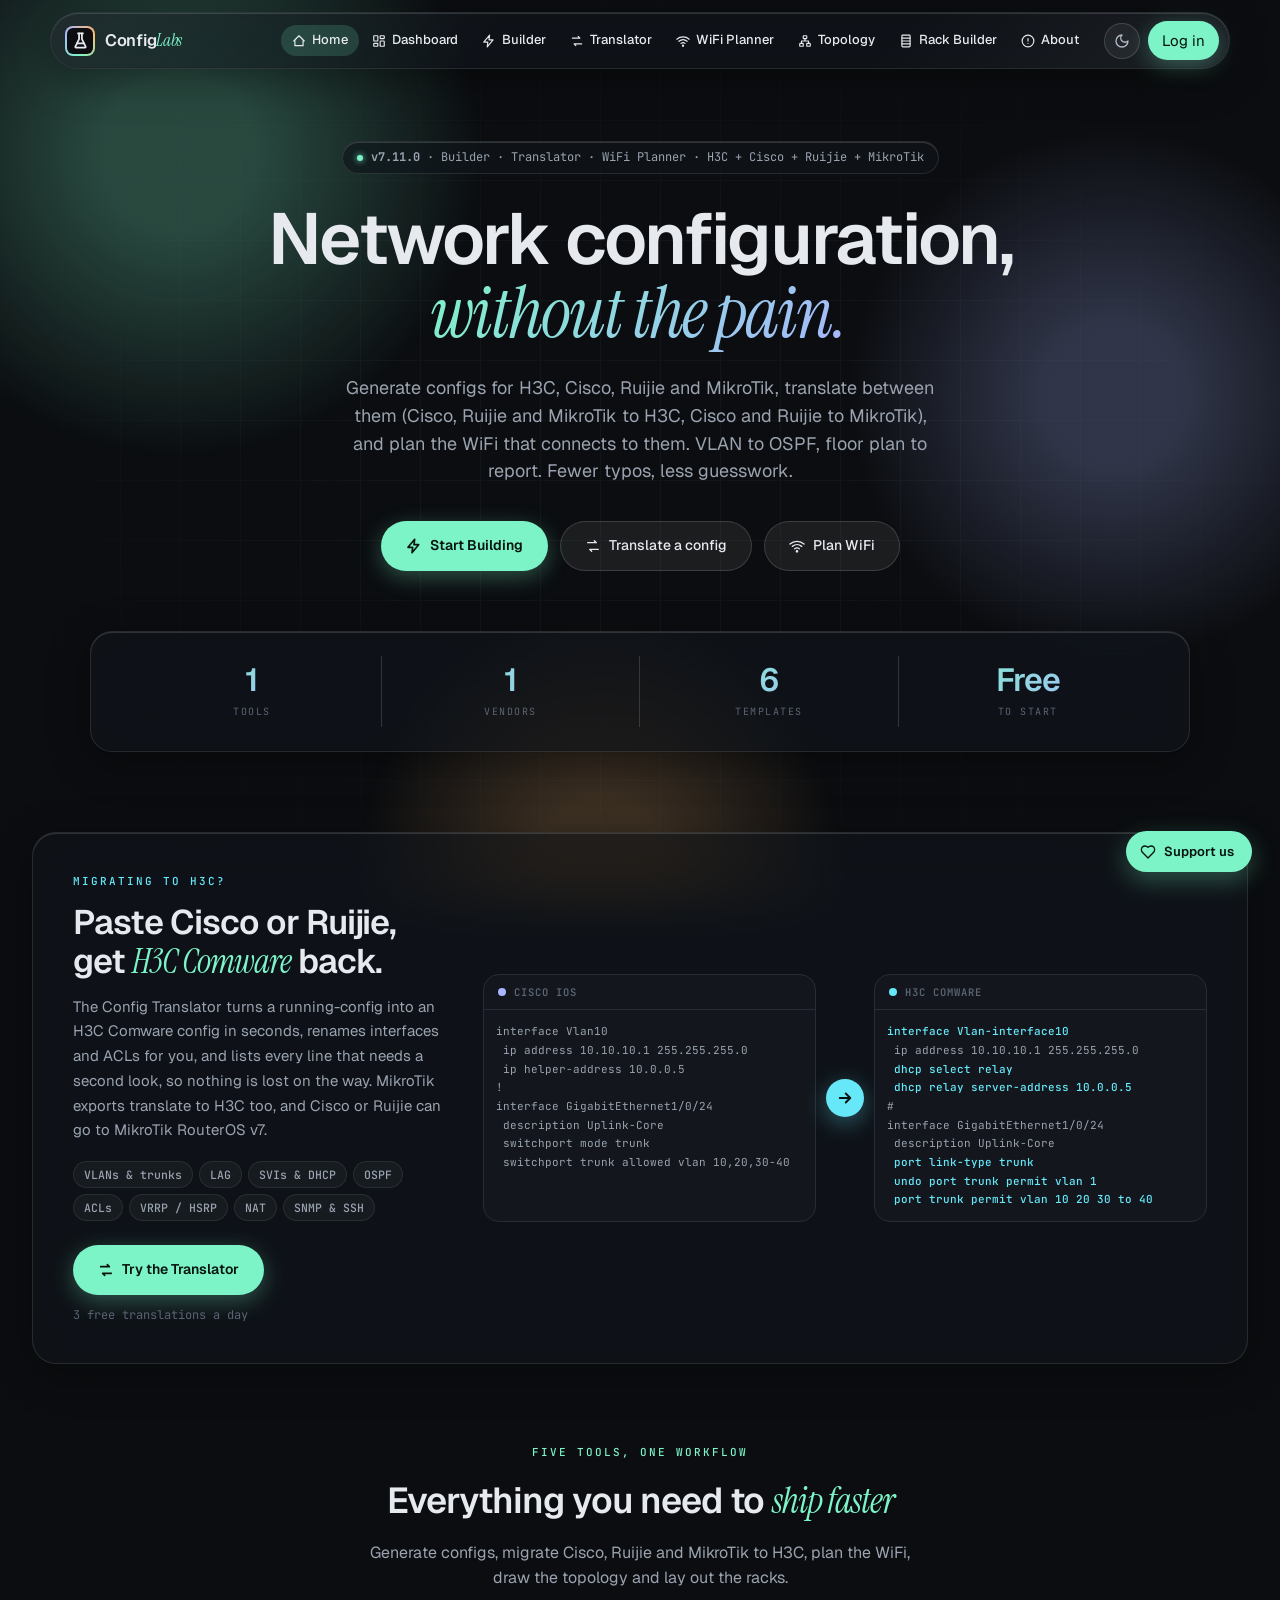
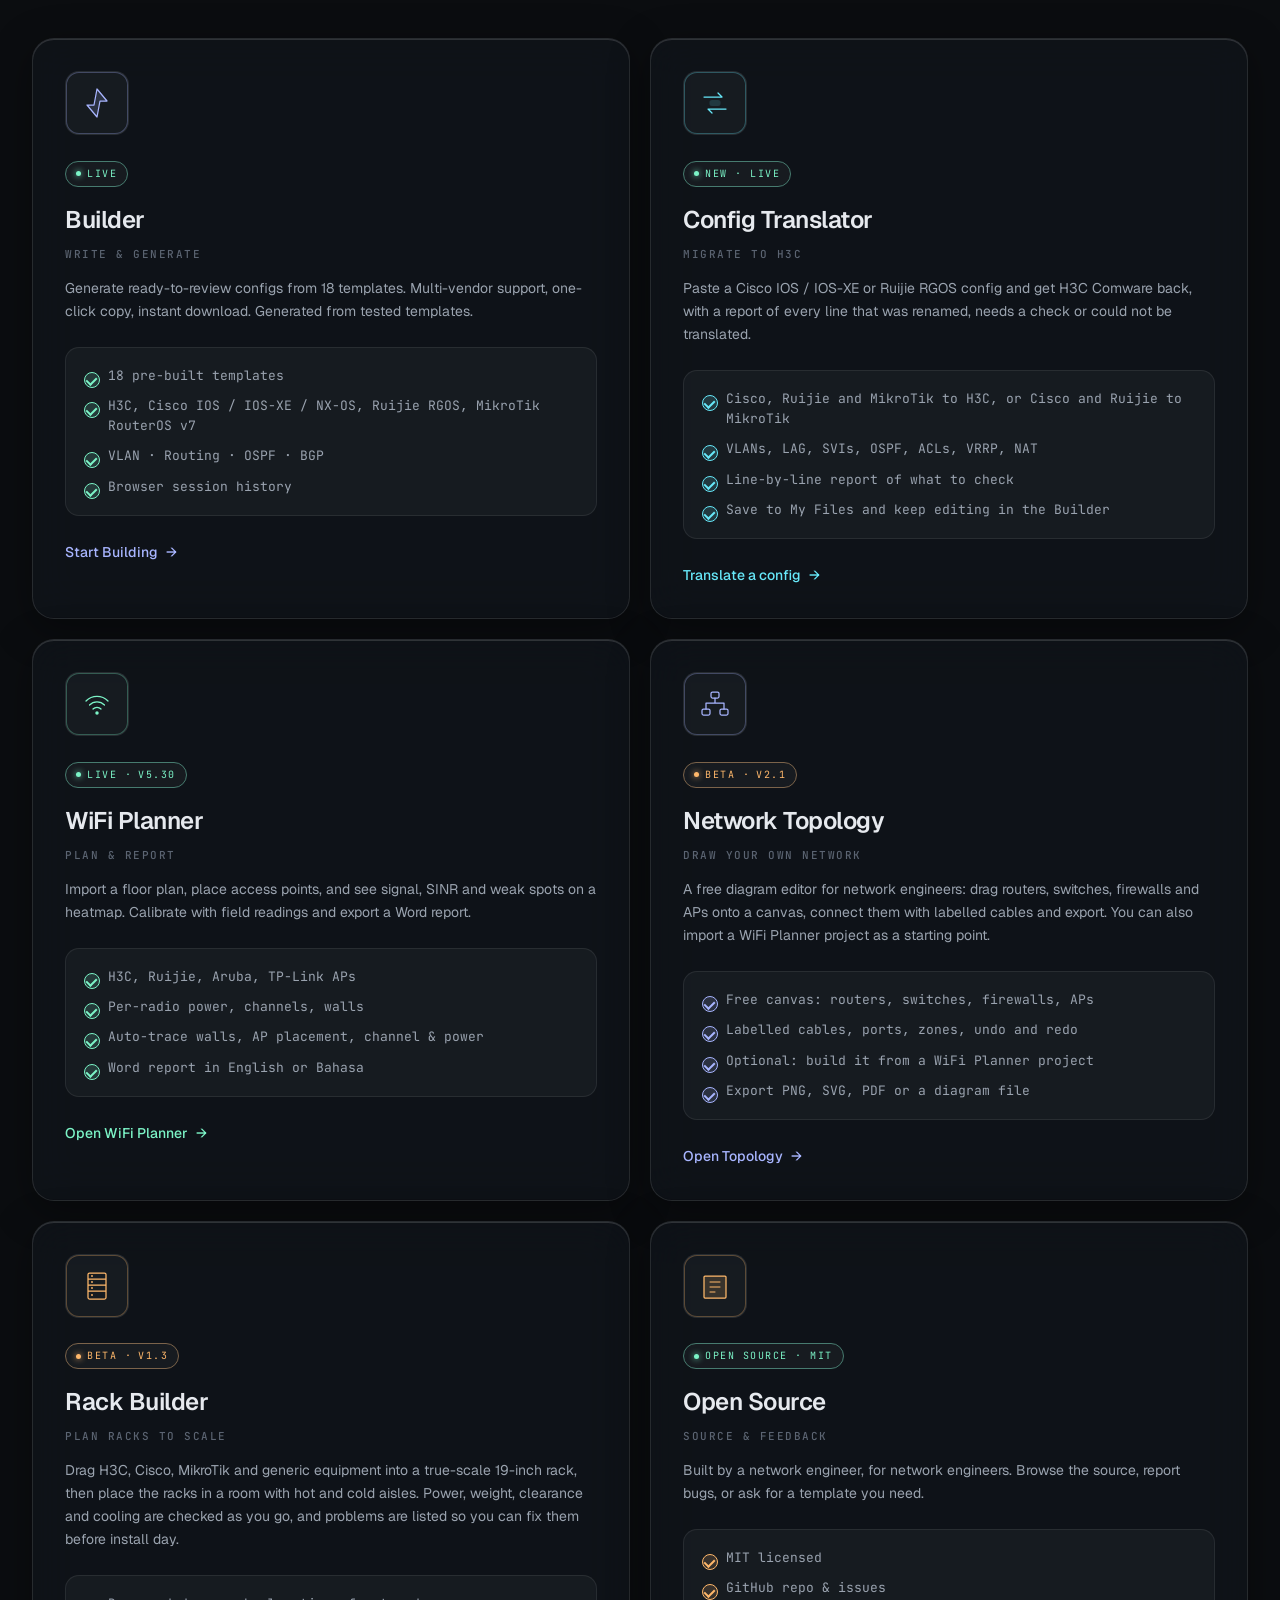
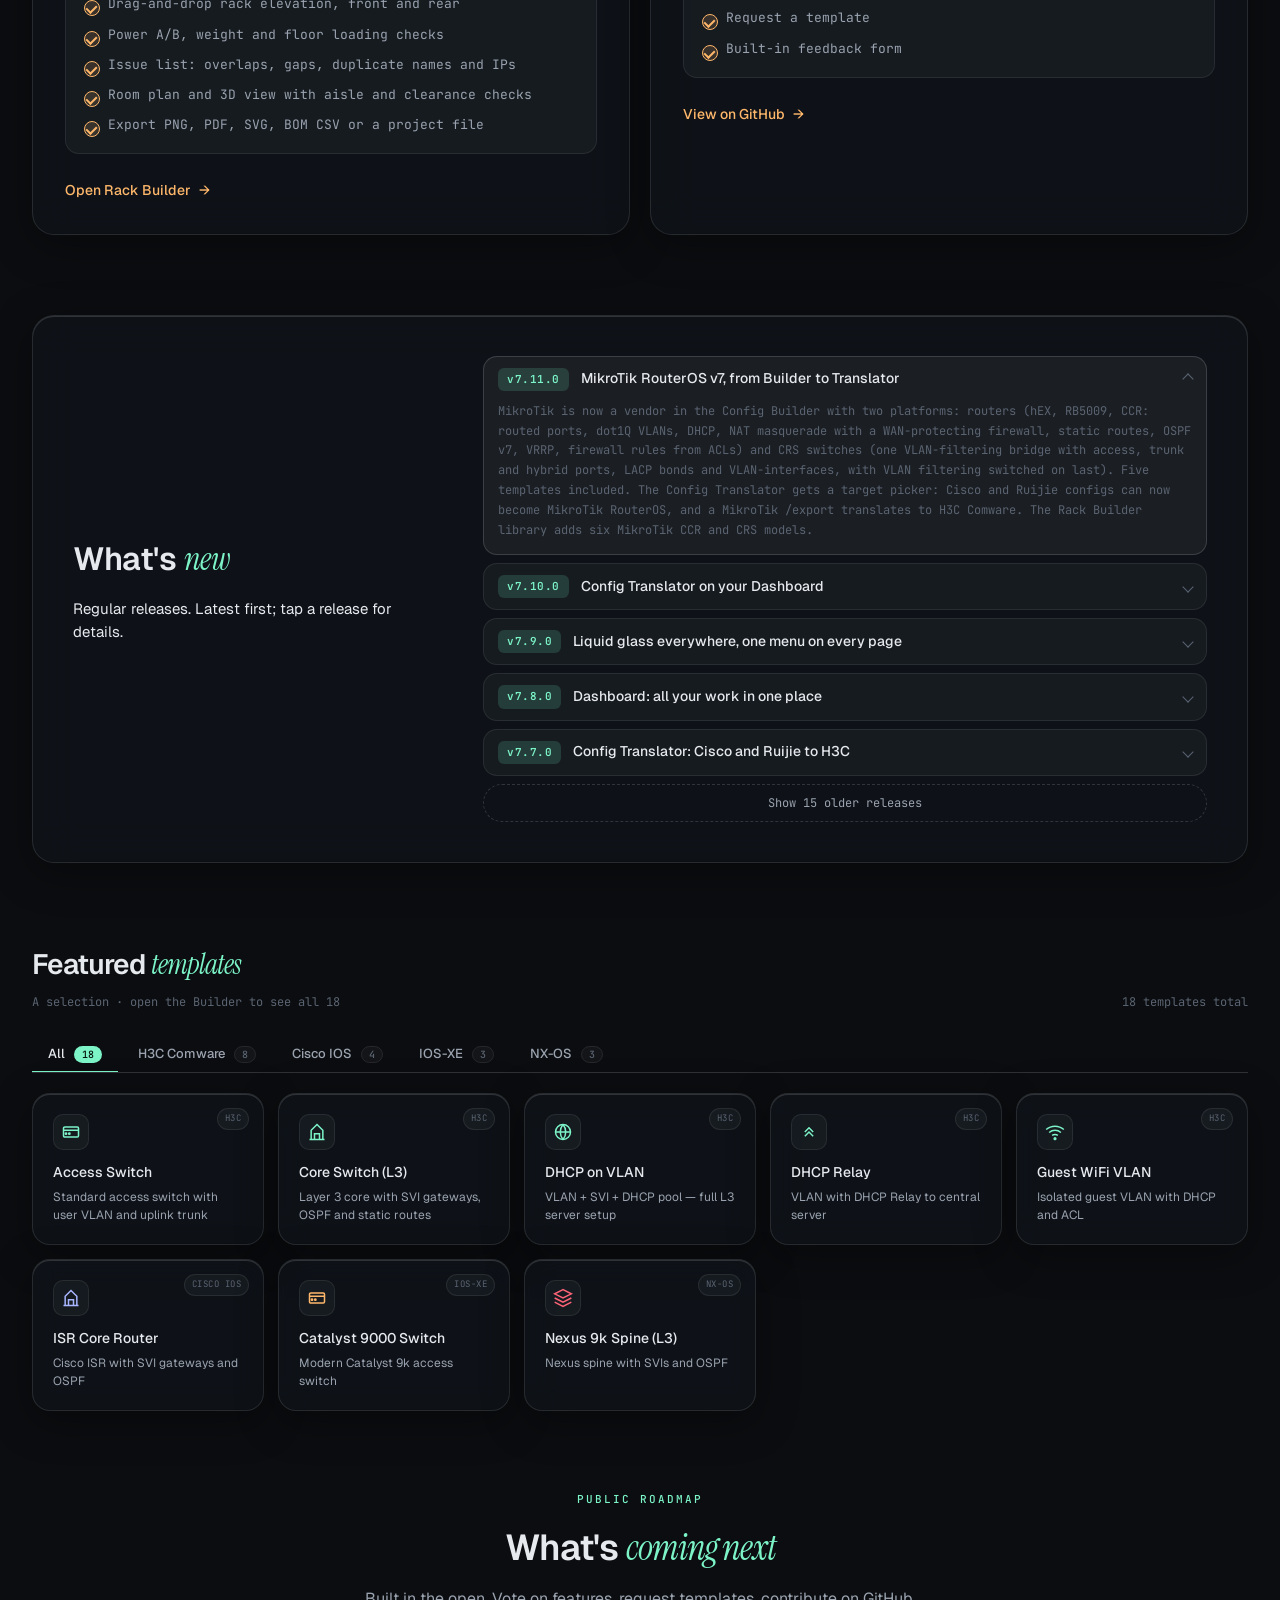
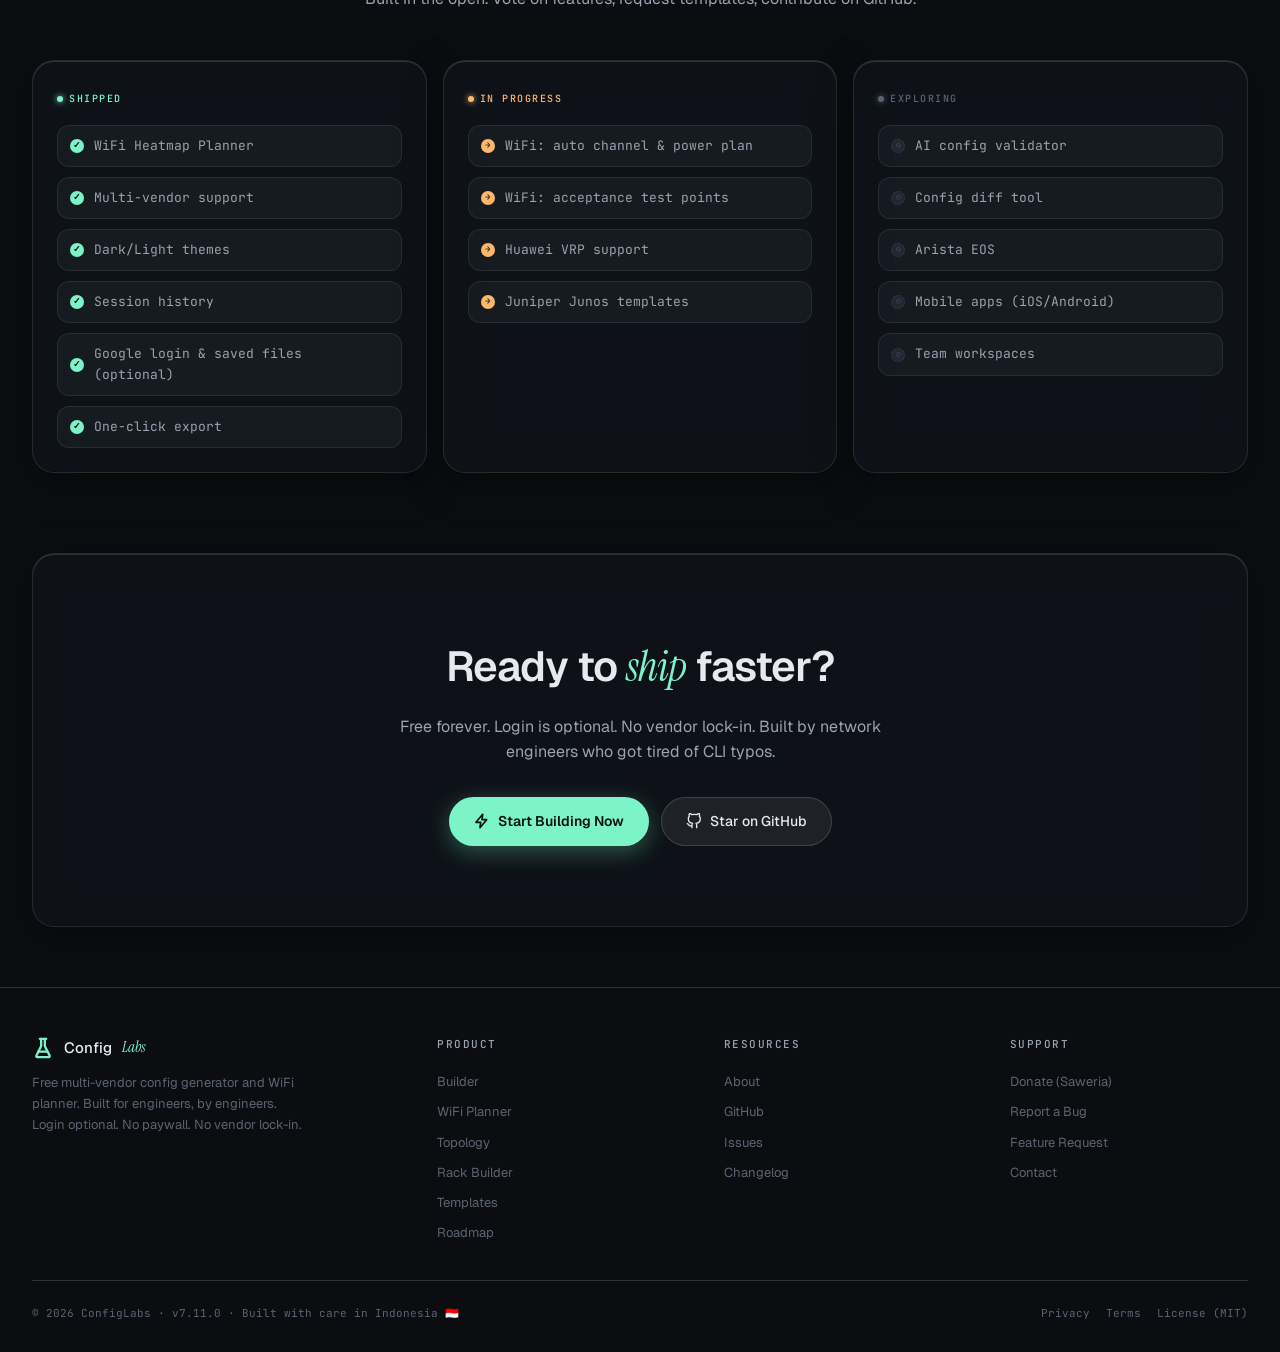
==== commit 0ab9ac5b: "Replace emoji with Lucide icons across the site - New /icons.svg sprite: 43 Lucide icons (v0.460.0, " ====
--- a/index.html
+++ b/index.html
@@ -751,13 +751,13 @@
 
 <!-- Support FAB -->
 <button class="support-fab" onclick="openSupport()" title="Support ConfigLabs">
-  ☕ <span>Support us</span>
+  <svg class="cl-ic" aria-hidden="true"><use href="/icons.svg#i-heart"/></svg> <span>Support us</span>
 </button>
 
 <!-- Support Modal -->
 <div class="modal-overlay" id="support-modal" onclick="if(event.target===this)closeSupport()">
   <div class="modal">
-    <div class="support-hero">☕</div>
+    <div class="support-hero"><svg class="cl-ic" aria-hidden="true" style="width:30px;height:30px"><use href="/icons.svg#i-heart"/></svg></div>
     <h2 style="text-align:center">Support <em>ConfigLabs</em></h2>
     <p style="text-align:center;margin:8px 0 0">ConfigLabs is free and will stay free. No ads, no tracking.</p>
     <div class="support-reasons">
@@ -769,8 +769,8 @@
         <li>Add more vendors &amp; features</li>
       </ul>
     </div>
-    <a href="https://saweria.co/configlabs" target="_blank" rel="noopener noreferrer" class="btn-saweria">💚 Support via <span class="saweria-pill">SAWERIA</span></a>
-    <p style="text-align:center;font-family:var(--mono);font-size:12px;color:var(--text-muted);margin-top:14px">Terima kasih banyak! 🙏</p>
+    <a href="https://saweria.co/configlabs" target="_blank" rel="noopener noreferrer" class="btn-saweria"><svg class="cl-ic" aria-hidden="true"><use href="/icons.svg#i-heart"/></svg> Support via <span class="saweria-pill">SAWERIA</span></a>
+    <p style="text-align:center;font-family:var(--mono);font-size:12px;color:var(--text-muted);margin-top:14px">Terima kasih banyak!</p>
     <div class="modal-actions" style="justify-content:center"><button class="btn btn-secondary" onclick="closeSupport()">Maybe later</button></div>
   </div>
 </div>
--- a/site.css
+++ b/site.css
@@ -99,3 +99,7 @@
   .cl-orbs i{animation:none}
 }
 @media (prefers-reduced-motion:reduce){.cl-orbs i{animation:none}.cl-link,.cl-ibtn{transition:none}}
+
+/* icons: <svg class="cl-ic"><use href="/icons.svg#i-NAME"/></svg> (Lucide, ISC) or clIcon('NAME') from site.js */
+.cl-ic{display:inline-block;width:16px;height:16px;flex-shrink:0;vertical-align:-3px;overflow:visible}
+.support-hero .cl-ic{color:var(--cl-accent)}
